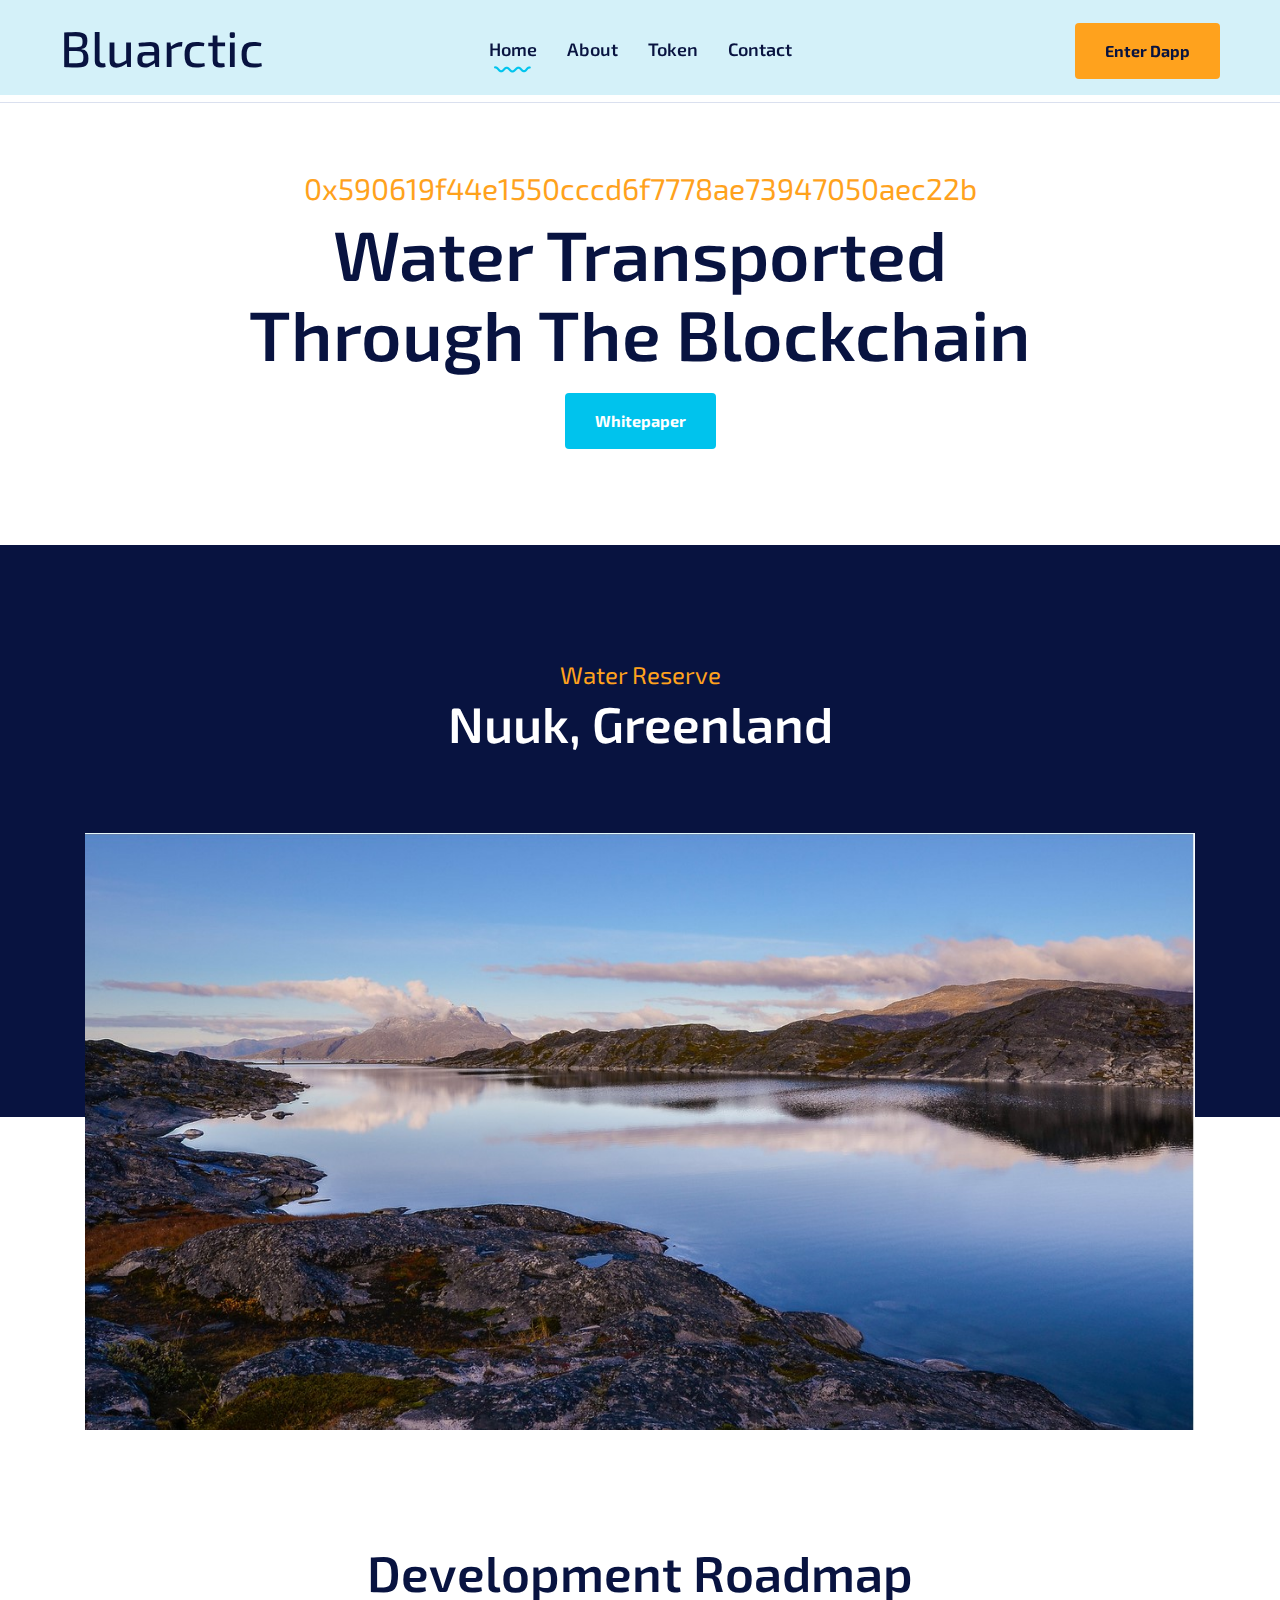
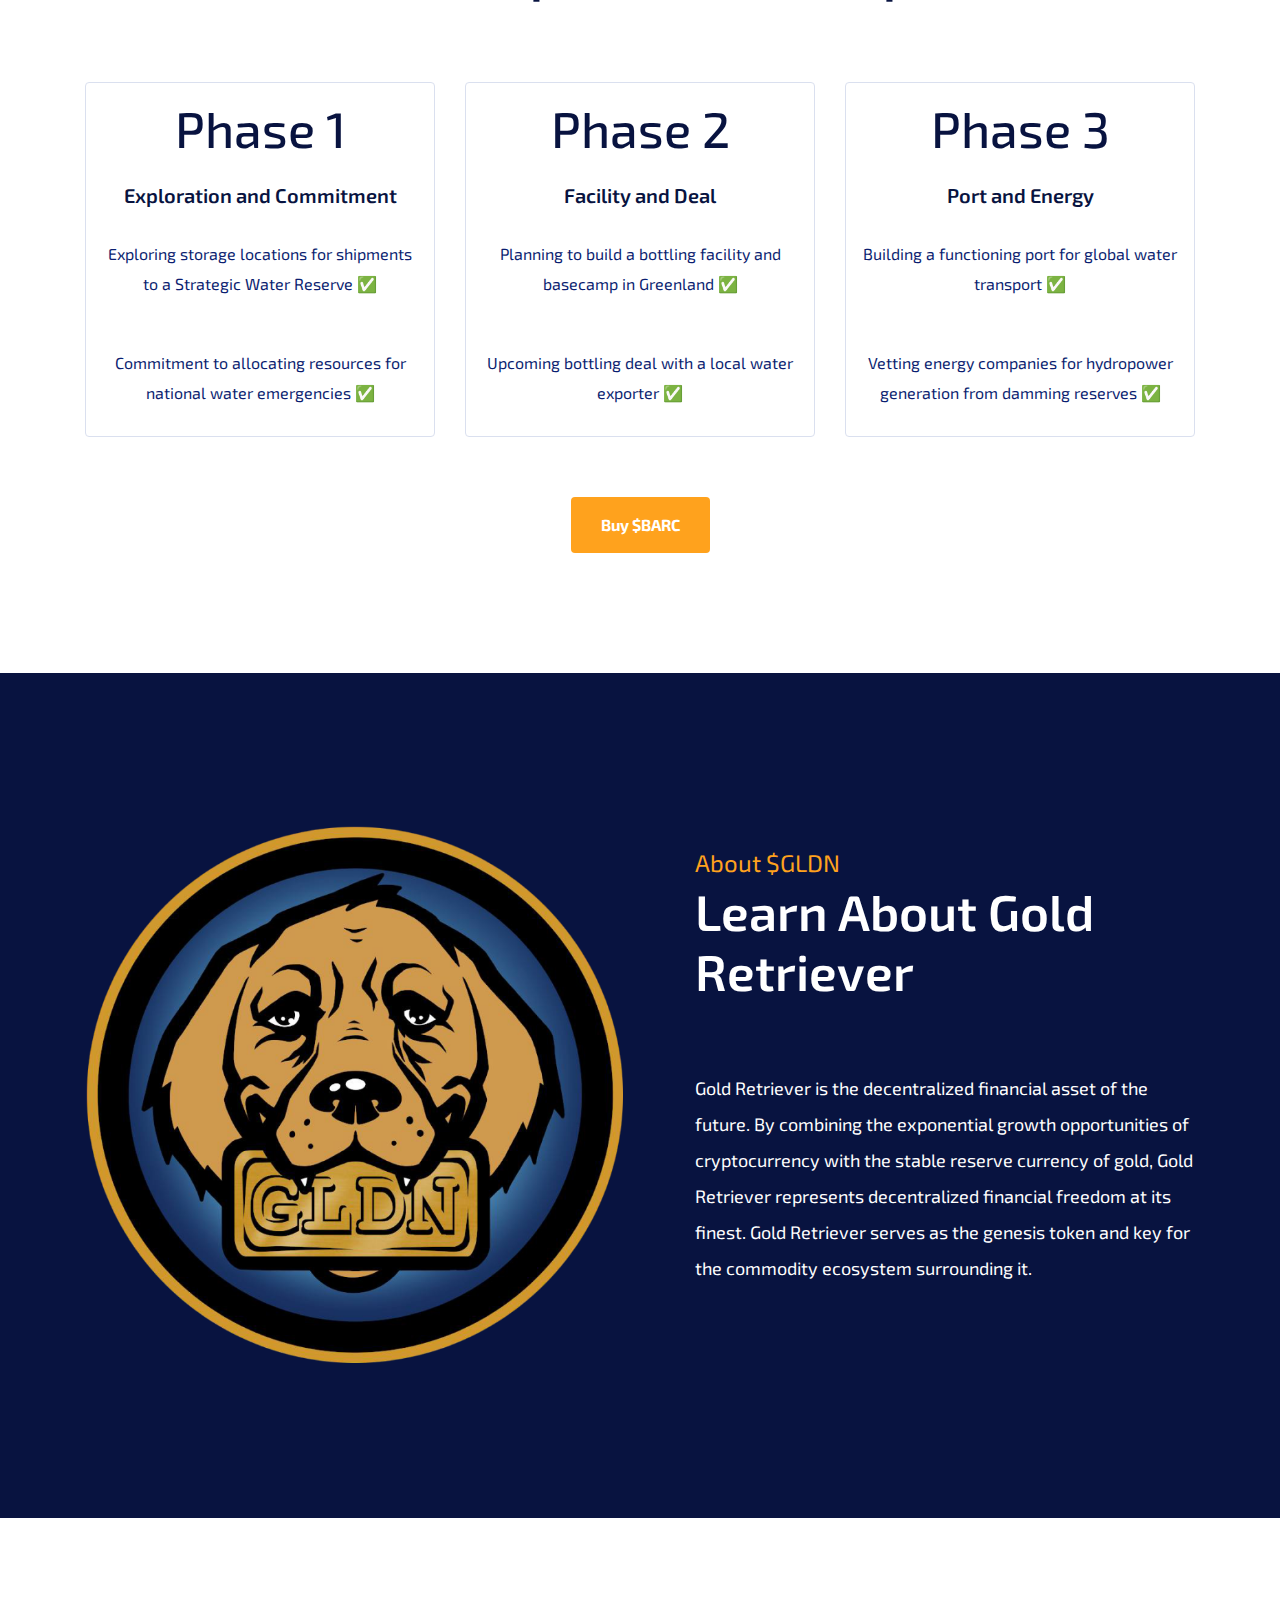
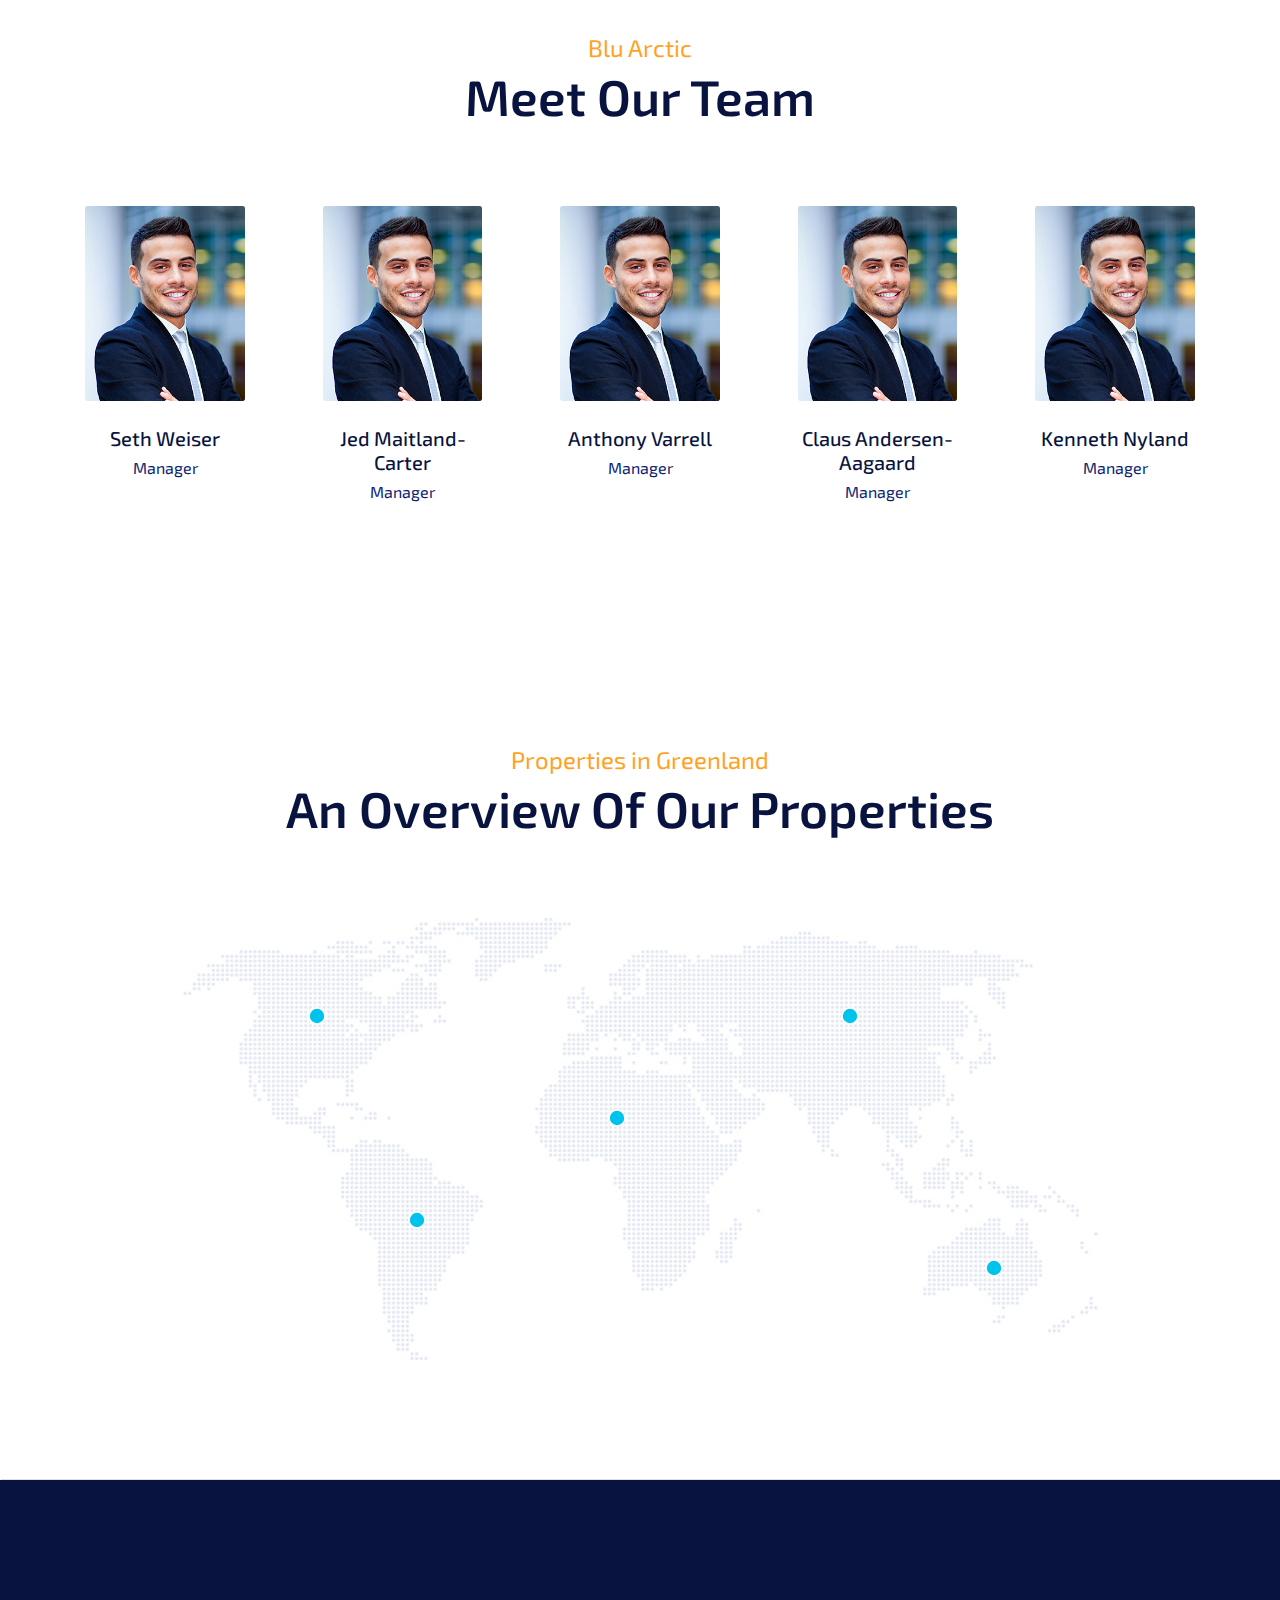
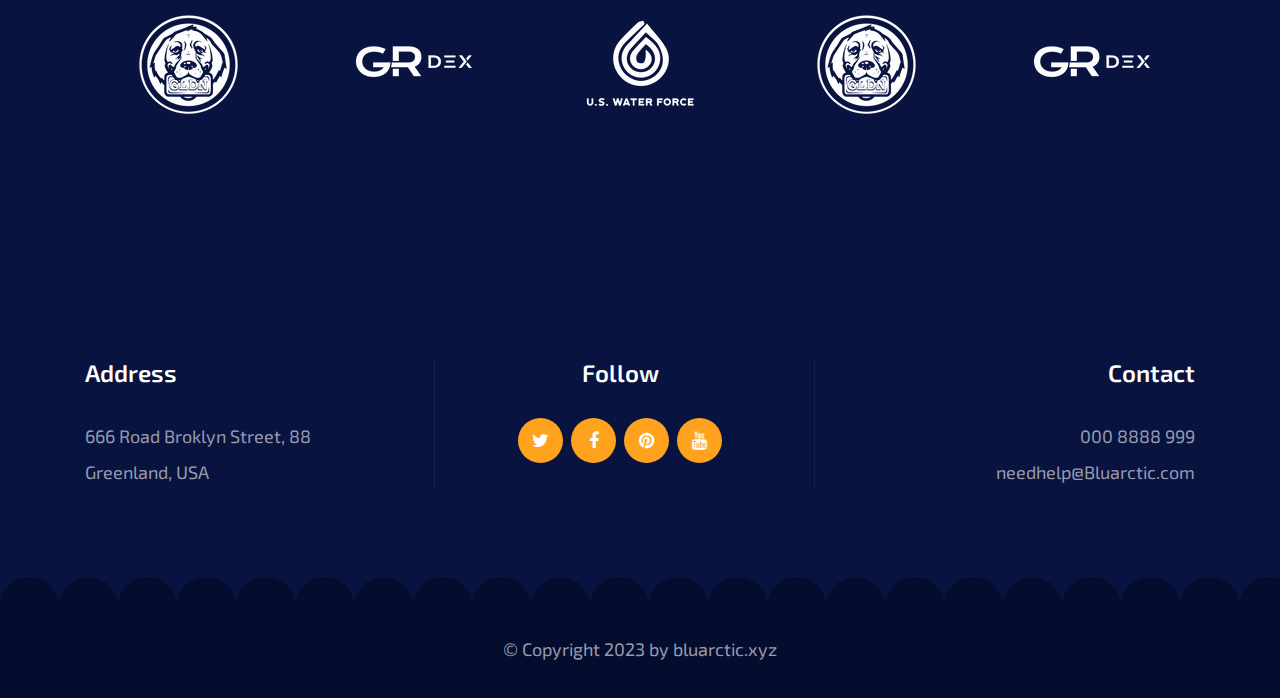
==== index.html @ 773aa0fd "Updates" ====
<!DOCTYPE html>
<html lang="en">

<head>
    <meta charset="utf-8">
    <meta name="viewport" content="width=device-width, initial-scale=1, shrink-to-fit=no">
    <meta http-equiv="X-UA-Compatible" content="IE=edge">

    <!-- Document Title -->
    <title>Bluarctic &#x1f4a7;</title>

    <!-- Favicon -->
    <link rel="shortcut icon" type="image/png" href="">

    <!-- CSS Files -->
    <!--==== Google Fonts ====-->
    <link href="https://fonts.googleapis.com/css?family=Exo+2:400,500,600,700%7CSchoolbell" rel="stylesheet">

    <!--==== Bootstrap css file ====-->
    <link rel="stylesheet" href="assets/css/bootstrap.min.css">

    <!--==== Font-Awesome css file ====-->
    <link rel="stylesheet" href="assets/css/font-awesome.min.css">

    <!-- Owl Carusel css file -->
    <link rel="stylesheet" href="assets/plugins/owl-carousel/owl.carousel.min.css">

    <!-- camera css -->
    <link rel="stylesheet" href="assets/plugins/camera/camera.min.css">

    <!-- ====video poppu css==== -->
    <link rel="stylesheet" href="assets/plugins/Magnific-Popup/magnific-popup.css">

    <!--==== Style css file ====-->
    <link rel="stylesheet" href="assets/css/style.css">

    <!--==== Responsive css file ====-->
    <link rel="stylesheet" href="assets/css/responsive.css">

    <!--==== Custom css file ====-->
    <link rel="stylesheet" href="assets/css/custom.css">
</head>

<body>


    <!-- Preloader -->
    <div class="preLoader">
        <div class="preload-img">
            <img src='assets/img/preloader.gif' alt="" class="pre-img">
        </div>
    </div>
    <!-- End Of Preloader -->

    <!-- Main header -->
    <header class="header">
        <!-- Start Header Navbar-->
        <div class="main-header">
            <div class="main-menu-wrap">
                <div class="container-fluide">
                    <div class="row align-items-center">
                        <div class="col-xl-3 col-lg-3 col-md-4 col-sm-4 col-6">
                            <!-- Logo -->
                            <div class="logo">
                                <a href="index.html">
                                    <!-- <img src="assets/img/logo.png" data-rjs="2" alt="Bluarctic"> -->
                                    <h2>Bluarctic</h2>
                                </a>
                            </div>
                            <!-- End of Logo -->
                        </div>
                        <div class="col-xl-6 col-lg-6 col-md-4 col-sm-4 col-6 menu-button">
                            <div class="menu--inner-area clearfix">
                                <div class="menu-wraper">
                                    <nav>
                                        <!-- Header-menu -->
                                        <div class="header-menu dosis">
                                            <ul>
                                                <li class="active"><a href="#">Home <img src="assets/img/line2.png"
                                                            alt=""></a>

                                                </li>
                                                <li><a href="about.html">About <img src="assets/img/line2.png"
                                                            alt=""></a></li>


                                                </li>
                                                <li>
                                                    <a href="token.html">Token <img src="assets/img/line2.png"
                                                            alt=""></a>

                                                </li>
                                                <li><a href="contact.html">Contact<img src="assets/img/line2.png"
                                                            alt=""></a></li>
                                            </ul>
                                        </div>
                                        <!-- End of Header-menu -->
                                    </nav>
                                </div>
                            </div>
                        </div>
                        <div class="col-lg-3 col-md-4 col-sm-4">
                            <div class="urgent-call text-right">
                                <!-- <span><img src="assets/img/icons/call.svg" class="svg" alt=""></span><a href="#">666 888
                                    0000</a> -->
                                    <a href="https://app.bluarctic.xyz" target="_blank" class="btn" data-animate="fadeInUp"
                                    data-delay=".7">Enter Dapp</a>
                            </div>
                        </div>
                    </div>
                </div>
            </div>
        </div>
        <!-- End Header Navbar-->
    </header>
    <!-- End of Main header -->

    <!-- <style>
        @keyframes fade {
            0%, 100% { opacity: 0; }
            50% { opacity: 1; }
        }

        .bottle {
            z-index: 1000;
            animation: fade 5s infinite;
        }
    </style> -->

    <!-- home banner area -->
    <div class="banner-area-inner">
        <div class="banner-inner-area banner-area1">
            <div class="container">
                <div class="row justify-content-center">
                    <div class="col-md-10 col-lg-10">
                        <!-- banner text -->
                        <div class="banner-text-wrap text-center">
                            <span class="schoolbell" data-animate="fadeInUp"
                                data-delay=".4" >0x590619f44e1550cccd6f7778ae73947050aec22b</span>
                            <h1 data-animate="fadeInUp" data-delay=".55"  >Water Transported <br> Through The Blockchain
                            </h1>
                            <a href="./assets/BARC.pdf" target="_blank" class="btn" data-animate="fadeInUp"
                                data-delay=".7">Whitepaper</a>
                        </div>
                        <!-- End of banner text -->
                        <div class="banner-image" data-trigger="parallax_layers">
                            <div class="row">
                                <div class="col-12">
                                    <img src="assets/img/BLACK.gif" alt="" class="bottle">
                                    
                                    <!-- <div class="banner-image-wrap">
                                        <img style="z-index: 10;" src="assets/img/banner/ice.png" alt="" class="ice2" data-depth="0.3">
                                        <img style="z-index: 10;" src="assets/img/banner/ice.png" alt="" class="ice1" data-depth="0.3">
                                    </div> -->
                                </div>
                            </div>

                        </div>
                    </div>
                </div>
            </div>
        </div>
    </div>
    <!-- End of home banner area -->

 

    <!-- why bottol water -->
    <section class="pt-120 background-shap">
        <div class="container">
            <div class="row justify-content-center">
                <div class="col-12">
                    <!-- section title -->
                    <div class="section-title text-center">
                        <span class="schoolbell">Water Reserve</span>
                        <h2 style="color: #fff;">Nuuk, Greenland</h2>
                    </div>
                    <!-- End of section title -->
                </div>
            </div>
            <div class="row">
                <div class="col-12">
                    <!-- why bottle video -->
                    <div class="bottle-video-wrap">
                        <img src='assets/img/water-reserve.jpeg' alt="">
                        <!-- <a href="https://www.youtube.com/" class="video-btn" data-popup="video"><i
                                class="fa fa-play"></i></a> -->
                    </div>
                    <!-- end of why bottle video -->
                </div>
            </div>
        </div>
    </section>
    <!-- End of why bottol water -->

    <!-- bottole deliver -->
    <section class="pt-120 pb-120">
        <div class="container">
            <div class="row justify-content-center">
                <div class="col-12">
                    <!-- section title -->
                    <div class="section-title text-center">
                        <!-- <span class="schoolbell">Blu Arctic</span> -->
                        <h2>Development Roadmap</h2>
                    </div>
                    <!-- End of section title -->
                </div>
            </div>
            <div class="row justify-content-center">
                <div class="col-lg-4 col-md-6">
                    <!-- single bottle deliver wrap -->
                    <div class="single-bottle-inner text-center">
                        <div class="bottle-image">
                            <!-- <img src="assets/img/icons/water-gallon.svg" alt="" class="svg"> -->
                            <h2>Phase 1</h2>
                        </div>
                        <div class="single-bottle-text">
                            <h4>Exploration and Commitment</h4>
                            <p>Exploring storage locations for shipments to a Strategic Water Reserve ✅ </p>
                           <br>
                            <p>
                                Commitment to allocating resources for national water emergencies ✅</p>
                        </div>
                    </div>
                    <!-- End of single bottle deliver wrap -->
                </div>
                <div class="col-lg-4 col-md-6">
                    <!-- single bottle deliver wrap -->
                    <div class="single-bottle-inner text-center">
                        <div class="bottle-image">
                            <!-- <img src="assets/img/icons/bottle-of-water.svg" alt="" class="svg"> -->
                            <h2>Phase 2</h2>
                        </div>
                        <div class="single-bottle-text">
                            <h4> Facility and Deal</h4>
                            <p>Planning to build a bottling facility and basecamp in Greenland ✅ </p>
                           <br>
                            <p>
                                Upcoming bottling deal with a local water exporter ✅</p>
                        </div>
                    </div>
                    <!-- End of single bottle deliver wrap -->
                </div>
                <div class="col-lg-4 col-md-6">
                    <!-- single bottle deliver wrap -->
                    <div class="single-bottle-inner text-center">
                        <div class="bottle-image">
                            <!-- <img src="assets/img/icons/big-bottle-of-water.svg" alt="" class="svg"> -->
                            <h2>Phase 3</h2>
                        </div>
                        <div class="single-bottle-text">
                            <h4> Port and Energy</h4>
                            <p>Building a functioning port for global water transport ✅ </p>
                           <br>
                            <p>
                                Vetting energy companies for hydropower generation from damming reserves ✅</p>
                        </div>
                    </div>
                    <!-- End of single bottle deliver wrap -->
                </div>
                <div class="col-12">
                    <div class="deliver-btn text-center">
                        <a href="#" class="btn">Buy $BARC</a>
                    </div>
                </div>
            </div>
        </div>
    </section>
    <!-- End of bottole deliver -->

    <!-- about area -->
    <section class="pt-120 pb-120" style="background-color: #081340;">
        <div class="container">
            <div class="row align-items-center">
                <div class="col-lg-6">
                    <div class="about-image">
                        <!-- <img src="assets/img/about-img.png" alt=""> -->
                        <img src="./assets/img/ext.png" alt="">
                    </div>
                </div>
                <div class="col-lg-6">
                    <!-- about inner -->
                    <div class="about-wrap">
                        <!-- section title -->
                        <div class="section-title type2">
                            <span class="schoolbell"> About $GLDN</span>
                            <h2 style="color: #fff;">Learn About Gold Retriever</h2>
                        </div>
                        <!-- End of section title -->
                        <div class="about-area-text" style="color: #fff;">
                            <p>Gold Retriever is the decentralized financial asset of the future. By combining the
                                exponential growth opportunities of cryptocurrency with the stable reserve currency of
                                gold, Gold Retriever represents decentralized financial freedom at its finest. Gold
                                Retriever serves as the genesis token and key for the commodity ecosystem surrounding
                                it. </p>
                         
                        </div>
                    </div>
                    <!-- End of about inner -->
                </div>
            </div>
        </div>
    </section>
    <!-- End of about area -->

    <!-- our team -->
    <section class="pt-120 pb-90">
        <div class="container">
            <div class="row justify-content-center">
                <div class="col-8">
                    <!-- section title -->
                    <div class="section-title text-center">
                        <span class="schoolbell">Blu Arctic</span>
                        <h2>Meet Our Team</h2>
                    </div>
                    <!-- End of section title -->
                </div>
            </div>
            <div class="row" style="justify-content: space-between;">
                <div class="col-lg-2 col-sm-6">
                    <!-- single team member -->
                    <div class="single-team-member text-center">
                        <img src="assets/img/team/team1.png" alt="">
                        <div class="member-info">
                            <h4>Seth Weiser</h4>
                            <p>Manager</p>

                            <!-- End of team social area -->
                        </div>
                    </div>
                    <!-- End of single team member -->
                </div>
                <div class="col-lg-2 col-sm-6">
                    <!-- single team member -->
                    <div class="single-team-member text-center">
                        <img src="assets/img/team/team1.png" alt="">
                        <div class="member-info">
                            <h4>Jed Maitland-Carter</h4>
                            <p>Manager</p>

                            <!-- End of team social area -->
                        </div>
                    </div>
                    <!-- End of single team member -->
                </div>
                <div class="col-lg-2 col-sm-6">
                    <!-- single team member -->
                    <div class="single-team-member text-center">
                        <img src="assets/img/team/team1.png" alt="">
                        <div class="member-info">
                            <h4>Anthony Varrell</h4>
                            <p>Manager</p>

                            <!-- End of team social area -->
                        </div>
                    </div>
                    <!-- End of single team member -->
                </div>
                <div class="col-lg-2 col-sm-6">
                    <!-- single team member -->
                    <div class="single-team-member text-center">
                        <img src="assets/img/team/team1.png" alt="">
                        <div class="member-info">
                            <h4>Claus Andersen-Aagaard</h4>
                            <p>Manager</p>

                            <!-- End of team social area -->
                        </div>
                    </div>
                    <!-- End of single team member -->
                </div>
                <div class="col-lg-2 col-sm-6">
                    <!-- single team member -->
                    <div class="single-team-member text-center">
                        <img src="assets/img/team/team1.png" alt="">
                        <div class="member-info">
                            <h4>Kenneth Nyland</h4>
                            <p>Manager</p>

                            <!-- End of team social area -->
                        </div>
                    </div>
                    <!-- End of single team member -->
                </div>
            </div>
        </div>
    </section>
    <!-- End of our team -->


    <style>
        @keyframes heartbeat {
            0% {
                transform: scale(1);
            }

            50% {
                transform: scale(1.2);
            }

            100% {
                transform: scale(1);
            }
        }

        .pulse {
            animation: heartbeat 1s infinite;
        }
    </style>

    <!-- our location -->
    <section class="pt-120 pb-120 top-shape">
        <div class="container">
            <div class="row justify-content-center">
                <div class="col-12">
                    <!-- section title -->
                    <div class="section-title text-center">
                        <span class="schoolbell">Properties in Greenland</span>
                        <h2>An Overview Of Our Properties</h2>
                    </div>
                    <!-- End of section title -->
                </div>
            </div>
            <div class="row">
                <div class="col-md-12">
                    <div class="our-location-wrap text-center">
                        <img src="assets/img/map.jpg" alt="">
                        <div class="our-location marker1 pulse">
                            <div class="our-location-details">
                                <p>666 Road Broklyn Street.</p>
                                <a href="0008888999">000 8888 999</a>
                                <a href="needhelp@Bluarctic.com">needhelp@Bluarctic.com</a>
                            </div>
                        </div>
                        <div class="our-location marker2 pulse">
                            <div class="our-location-details">
                                <p>666 Road Broklyn Street.</p>
                                <a href="0008888999">000 8888 999</a>
                                <a href="needhelp@Bluarctic.com">needhelp@Bluarctic.com</a>
                            </div>
                        </div>
                        <div class="our-location marker3 pulse">
                            <div class="our-location-details">
                                <p>666 Road Broklyn Street.</p>
                                <a href="0008888999">000 8888 999</a>
                                <a href="needhelp@Bluarctic.com">needhelp@Bluarctic.com</a>
                            </div>
                        </div>
                        <div class="our-location marker4 pulse">
                            <div class="our-location-details">
                                <p>666 Road Broklyn Street.</p>
                                <a href="0008888999">000 8888 999</a>
                                <a href="needhelp@Bluarctic.com">needhelp@Bluarctic.com</a>
                            </div>
                        </div>
                        <div class="our-location marker5 pulse">
                            <div class="our-location-details">
                                <p>666 Road Broklyn Street.</p>
                                <a href="0008888999">000 8888 999</a>
                                <a href="needhelp@Bluarctic.com">needhelp@Bluarctic.com</a>
                            </div>
                        </div>
                    </div>
                </div>
            </div>
        </div>
    </section>
    <!-- End of our location -->

    <!-- our partner -->
    <section class="pt-120 pb-120 boxed-shadow" style="background-color: #081340;">
        <div class="container">
            <div class="row">
                <div class="col">
                    <!-- partner carosel inner -->
                    <div class="partner-carousel-wrap">
                        <div class="partner-carousel owl-carousel">
                            <!-- single partner -->
                            <div class="single-partner">
                                <img src="assets/img/partner.webp" alt="">
                            </div>
                            <!-- End of single partner -->

                            <!-- single partner -->
                            <div class="single-partner">
                                <img src="assets/img/partner2.webp" alt="">
                            </div>
                            <!-- End of single partner -->

                            <!-- single partner -->
                            <div class="single-partner">
                                <img src="assets/img/partner3.webp" alt="">
                            </div>
                            <!-- End of single partner -->

                        </div>
                    </div>
                    <!--End of  partner carosel inner -->
                </div>
            </div>
        </div>
    </section>
    <!-- End of our partner -->

    <!-- footer -->
    <footer class="footer secondery-bg">
        <div class="footer-top pt-110 pb-70">
            <div class="container">
                <div class="row">
                    <div class="col-md-4">
                        <!-- footer widget -->
                        <div class="footer-widget">
                            <div class="widget-title">
                                <h3>Address</h3>
                            </div>
                            <p>666 Road Broklyn Street, 88 Greenland, USA</p>
                        </div>
                        <!-- End of footer widget -->
                    </div>

                    <div class="col-md-4">
                        <!-- footer widget -->
                        <div class="footer-widget text-center">
                            <div class="widget-title">
                                <h3>Follow</h3>
                            </div>
                            <div class="footer-social-area">
                                <ul class="social-list mb--0 list-unstyled">
                                    <li>
                                        <a href="#"><i class="fa fa-twitter"></i></a>
                                    </li>
                                    <li>
                                        <a href="#"><i class="fa fa-facebook"></i></a>
                                    </li>
                                    <li>
                                        <a href="#"><i class="fa fa-pinterest"></i></a>
                                    </li>
                                    <li>
                                        <a href="#"><i class="fa fa-youtube"></i></a>
                                    </li>
                                </ul>
                            </div>
                        </div>
                        <!-- End of footer widget -->
                    </div>

                    <div class="col-md-4">
                        <!-- footer widget -->
                        <div class="footer-widget text-right">
                            <div class="widget-title">
                                <h3>Contact</h3>
                            </div>
                            <div class="footer-contact-info">
                                <a href="0008888999">000 8888 999</a>
                                <a href="needhelp@Bluarctic.com">needhelp@Bluarctic.com</a>
                            </div>
                        </div>
                        <!-- End of footer widget -->
                    </div>
                </div>
            </div>
        </div>
        <div class="footer-bottom text-center">
            <div class="footer-bottom-text">
                <p>© Copyright 2023 by <a href="#">bluarctic.xyz</a></p>
            </div>
        </div>
    </footer>
    <!-- End of footer -->

    <!-- back to top -->
    <div class="back-to-top">
        <a href="#"><i class="fa fa-chevron-up"></i></a>
        <a href="https://app.bluarctic.xyz"></a>
    </div>
    <!-- back to top -->


    <!-- HTML !-->





    <!-- JS Files -->
    <!-- ==== JQuery 3.3.1 js file==== -->
    <script src="assets/js/jquery-3.3.1.min.js"></script>

    <!-- ==== Bootstrap js file==== -->
    <script src="assets/js/bootstrap.bundle.min.js"></script>

    <!-- ==== JQuery Waypoint js file==== -->
    <script src="assets/plugins/waypoints/jquery.waypoints.min.js"></script>

    <!-- ==== Parsley js file==== -->
    <script src="assets/plugins/parsley/parsley.min.js"></script>

    <!-- ==== Ratina js file==== -->
    <script src="assets/plugins/retinajs/retina.min.js"></script>

    <!-- ==== parallax js==== -->
    <script src="assets/plugins/parallax/parallax.js"></script>

    <!-- ==== Owl Carousel js file==== -->
    <script src="assets/plugins/owl-carousel/owl.carousel.min.js"></script>

    <!-- ==== Menu  js file==== -->
    <script src="assets/js/menu.min.js"></script>

    <!-- ===video popup=== -->
    <script src="assets/plugins/Magnific-Popup/jquery.magnific-popup.min.js"></script>

    <!-- ====Counter js file=== -->
    <script src="assets/plugins/waypoints/jquery.counterup.min.js"></script>

    <!-- cammera js -->
    <script src="assets/plugins/camera/camera.min.js"></script>

    <!-- easing js -->
    <script src="assets/js/easing.js"></script>

    <!--==== google map api key ====-->
    <script src="https://maps.googleapis.com/maps/api/js?key=AIzaSyB2D8wrWMY3XZnuHO6C31uq90JiuaFzGws"></script>

    <!-- ==== Script js file==== -->
    <script src="assets/js/scripts.js"></script>

    <!-- ==== Custom js file==== -->
    <script src="assets/js/custom.js"></script>

</body>

</html>
---- assets/plugins/camera/camera.min.css ----
.camera_wrap{direction:ltr;display:none;float:left;position:relative;z-index:0}.camera_wrap img{max-width:none!important}.camera_fakehover{height:100%;min-height:60px;position:relative;width:100%;z-index:1}.camera_wrap{width:100%}.camera_src{display:none}.cameraCont,.cameraContents{height:100%;position:relative;width:100%;z-index:1}.cameraSlide{bottom:0;left:0;position:absolute;right:0;top:0;width:100%}.cameraContent{bottom:0;display:none;left:0;position:absolute;right:0;top:0;width:100%}.camera_target{bottom:0;height:100%;left:0;overflow:hidden;position:absolute;right:0;text-align:left;top:0;width:100%;z-index:0}.camera_overlayer{bottom:0;height:100%;left:0;overflow:hidden;position:absolute;right:0;top:0;width:100%;z-index:0}.camera_target_content{bottom:0;left:0;overflow:hidden;position:absolute;right:0;top:0;z-index:2}.camera_target_content .camera_link{background:url(img/banner-images//blank.gif);display:block;height:100%;text-decoration:none}.camera_loader{background:#fff url(../images/camera-loader.gif) no-repeat center;background:rgba(255,255,255,0.5) url(../images/camera-loader.gif) no-repeat center;border:1px solid #fff;-webkit-border-radius:18px;-moz-border-radius:18px;border-radius:18px;height:36px;left:50%;overflow:hidden;position:absolute;margin:-18px 0 0 -18px;display:none!important;top:50%;width:36px;z-index:3}.camera_bar{left:0;overflow:hidden;position:absolute;right:0;top:0;z-index:3}.camera_thumbs_wrap.camera_left .camera_bar,.camera_thumbs_wrap.camera_right .camera_bar{height:100%;position:absolute;width:auto}.camera_thumbs_wrap.camera_bottom .camera_bar,.camera_thumbs_wrap.camera_top .camera_bar{height:auto;position:absolute;width:100%}.camera_nav_cont{height:65px;overflow:hidden;position:absolute;right:9px;top:15px;width:120px;z-index:4}.camera_caption > div{padding:5px 0}.camerarelative{overflow:hidden;position:relative}.imgFake{cursor:pointer}.camera_prevThumbs{bottom:4px;cursor:pointer;left:0;position:absolute;top:4px;visibility:hidden;width:30px;z-index:10}.camera_prevThumbs div{background:url(../img/camera_skins.png) no-repeat -160px 0;display:block;height:40px;margin-top:-20px;position:absolute;top:50%;width:30px}.camera_nextThumbs{bottom:4px;cursor:pointer;position:absolute;right:0;top:4px;visibility:hidden;width:30px;z-index:10}.camera_nextThumbs div{background:url(../img/camera_skins.png) no-repeat -190px 0;display:block;height:40px;margin-top:-20px;position:absolute;top:50%;width:30px}.camera_command_wrap .hideNav{display:none}.camera_command_wrap{left:0;position:relative;right:0;z-index:4}.camera_wrap .camera_pag .camera_pag_ul{list-style:none;margin:0;padding:0;text-align:right}.camera_wrap .camera_pag .camera_pag_ul li{-webkit-border-radius:8px;-moz-border-radius:8px;border-radius:8px;cursor:pointer;display:inline-block;height:16px;margin:20px 5px;position:relative;text-align:left;text-indent:9999px;width:16px}.camera_commands_emboss .camera_pag .camera_pag_ul li{-moz-box-shadow:0 1px 0 rgba(255,255,255,1),inset 0 1px 1px rgba(0,0,0,0.2);-webkit-box-shadow:0 1px 0 rgba(255,255,255,1),inset 0 1px 1px rgba(0,0,0,0.2);box-shadow:0 1px 0 rgba(255,255,255,1),inset 0 1px 1px rgba(0,0,0,0.2)}.camera_wrap .camera_pag .camera_pag_ul li > span{-webkit-border-radius:5px;-moz-border-radius:5px;border-radius:5px;height:8px;left:4px;overflow:hidden;position:absolute;top:4px;width:8px}.camera_commands_emboss .camera_pag .camera_pag_ul li:hover > span{-moz-box-shadow:0 1px 0 rgba(255,255,255,1),inset 0 1px 1px rgba(0,0,0,0.2);-webkit-box-shadow:0 1px 0 rgba(255,255,255,1),inset 0 1px 1px rgba(0,0,0,0.2);box-shadow:0 1px 0 rgba(255,255,255,1),inset 0 1px 1px rgba(0,0,0,0.2)}.camera_wrap .camera_pag .camera_pag_ul li.cameracurrent > span{-moz-box-shadow:0;-webkit-box-shadow:0;box-shadow:0}.camera_pag_ul li img{display:none;position:absolute}.camera_pag_ul .thumb_arrow{border-left:4px solid transparent;border-right:4px solid transparent;border-top:4px solid;top:0;left:50%;margin-left:-4px;position:absolute}.camera_prev,.camera_next,.camera_commands{cursor:pointer;height:40px;margin-top:-20px;position:absolute;top:40%;width:40px;z-index:2}.camera_prev{left:0}.camera_prev > span{background:url(../img/camera_skins.png) no-repeat 0 0;display:block;height:40px;width:40px}.camera_next{right:0}.camera_next > span{background:url(../img/camera_skins.png) no-repeat -40px 0;display:block;height:40px;width:40px}.camera_commands{right:41px}.camera_commands > .camera_play{background:url(../img/camera_skins.png) no-repeat -80px 0;height:40px;width:40px}.camera_commands > .camera_stop{background:url(../images/camera_skins.png) no-repeat -120px 0;display:block;height:40px;width:40px}.camera_wrap .camera_pag .camera_pag_ul li{-webkit-border-radius:8px;-moz-border-radius:8px;border-radius:8px;cursor:pointer;display:inline-block;height:16px;margin:20px 5px;position:relative;text-indent:9999px;width:16px}.camera_thumbs_cont{-webkit-border-bottom-right-radius:4px;-webkit-border-bottom-left-radius:4px;-moz-border-radius-bottomright:4px;-moz-border-radius-bottomleft:4px;border-bottom-right-radius:4px;border-bottom-left-radius:4px;overflow:hidden;position:relative;width:100%}.camera_commands_emboss .camera_thumbs_cont{-moz-box-shadow:0 1px 0 rgba(255,255,255,1),inset 0 1px 1px rgba(0,0,0,0.2);-webkit-box-shadow:0 1px 0 rgba(255,255,255,1),inset 0 1px 1px rgba(0,0,0,0.2);box-shadow:0 1px 0 rgba(255,255,255,1),inset 0 1px 1px rgba(0,0,0,0.2)}.camera_thumbs_cont > div{float:left;width:100%}.camera_thumbs_cont ul{overflow:hidden;padding:3px 4px 8px;position:relative;text-align:center}.camera_thumbs_cont ul li{display:inline;padding:0 4px}.camera_thumbs_cont ul li > img{border:1px solid;cursor:pointer;margin-top:5px;vertical-align:bottom}.camera_clear{display:block;clear:both}.showIt{display:none}.camera_clear{clear:both;display:block;height:1px;margin:-1px 0 25px;position:relative}.pattern_1 .camera_overlayer{background:url(../images/patterns/overlay1.png) repeat}.pattern_2 .camera_overlayer{background:url(../images/patterns/overlay2.png) repeat}.pattern_3 .camera_overlayer{background:url(../images/patterns/overlay3.png) repeat}.pattern_4 .camera_overlayer{background:url(../images/patterns/overlay4.png) repeat}.pattern_5 .camera_overlayer{background:url(../images/patterns/overlay5.png) repeat}.pattern_6 .camera_overlayer{background:url(../images/patterns/overlay6.png) repeat}.pattern_7 .camera_overlayer{background:url(../images/patterns/overlay7.png) repeat}.pattern_8 .camera_overlayer{background:url(../images/patterns/overlay8.png) repeat}.pattern_9 .camera_overlayer{background:url(../images/patterns/overlay9.png) repeat}.pattern_10 .camera_overlayer{background:url(../images/patterns/overlay10.png) repeat}.camera_caption{color:#fff}.camera_caption > div{background:transparent}.camera_wrap .camera_pag .camera_pag_ul li{background:#b7b7b7}.camera_wrap .camera_pag .camera_pag_ul li:hover > span{background:#b7b7b7}.camera_wrap .camera_pag .camera_pag_ul li.cameracurrent > span{background:#434648}.camera_pag_ul li img{border:4px solid #e6e6e6;-moz-box-shadow:0 3px 6px rgba(0,0,0,.5);-webkit-box-shadow:0 3px 6px rgba(0,0,0,.5);box-shadow:0 3px 6px rgba(0,0,0,.5)}.camera_pag_ul .thumb_arrow{border-top-color:#e6e6e6}.camera_prevThumbs,.camera_nextThumbs,.camera_prev,.camera_next,.camera_commands,.camera_thumbs_cont{background:#d8d8d8;background:rgba(216,216,216,0.85)}.camera_wrap .camera_pag .camera_pag_ul li{background:#b7b7b7}.camera_thumbs_cont ul li > img{border-color:#1px solid #000}.camera_amber_skin .camera_prevThumbs div{background-position:-160px -160px}.camera_amber_skin .camera_nextThumbs div{background-position:-190px -160px}.camera_amber_skin .camera_prev > span{background-position:0 -160px}.camera_amber_skin .camera_next > span{background-position:-40px -160px}.camera_amber_skin .camera_commands > .camera_play{background-position:-80px -160px}.camera_amber_skin .camera_commands > .camera_stop{background-position:-120px -160px}.camera_ash_skin .camera_prevThumbs div{background-position:-160px -200px}.camera_ash_skin .camera_nextThumbs div{background-position:-190px -200px}.camera_ash_skin .camera_prev > span{background-position:0 -200px}.camera_ash_skin .camera_next > span{background-position:-40px -200px}.camera_ash_skin .camera_commands > .camera_play{background-position:-80px -200px}.camera_ash_skin .camera_commands > .camera_stop{background-position:-120px -200px}.camera_azure_skin .camera_prevThumbs div{background-position:-160px -240px}.camera_azure_skin .camera_nextThumbs div{background-position:-190px -240px}.camera_azure_skin .camera_prev > span{background-position:0 -240px}.camera_azure_skin .camera_next > span{background-position:-40px -240px}.camera_azure_skin .camera_commands > .camera_play{background-position:-80px -240px}.camera_azure_skin .camera_commands > .camera_stop{background-position:-120px -240px}.camera_beige_skin .camera_prevThumbs div{background-position:-160px -120px}.camera_beige_skin .camera_nextThumbs div{background-position:-190px -120px}.camera_beige_skin .camera_prev > span{background-position:0 -120px}.camera_beige_skin .camera_next > span{background-position:-40px -120px}.camera_beige_skin .camera_commands > .camera_play{background-position:-80px -120px}.camera_beige_skin .camera_commands > .camera_stop{background-position:-120px -120px}.camera_black_skin .camera_prevThumbs div{background-position:-160px -40px}.camera_black_skin .camera_nextThumbs div{background-position:-190px -40px}.camera_black_skin .camera_prev > span{background-position:0 -40px}.camera_black_skin .camera_next > span{background-position:-40px -40px}.camera_black_skin .camera_commands > .camera_play{background-position:-80px -40px}.camera_black_skin .camera_commands > .camera_stop{background-position:-120px -40px}.camera_blue_skin .camera_prevThumbs div{background-position:-160px -280px}.camera_blue_skin .camera_nextThumbs div{background-position:-190px -280px}.camera_blue_skin .camera_prev > span{background-position:0 -280px}.camera_blue_skin .camera_next > span{background-position:-40px -280px}.camera_blue_skin .camera_commands > .camera_play{background-position:-80px -280px}.camera_blue_skin .camera_commands > .camera_stop{background-position:-120px -280px}.camera_brown_skin .camera_prevThumbs div{background-position:-160px -320px}.camera_brown_skin .camera_nextThumbs div{background-position:-190px -320px}.camera_brown_skin .camera_prev > span{background-position:0 -320px}.camera_brown_skin .camera_next > span{background-position:-40px -320px}.camera_brown_skin .camera_commands > .camera_play{background-position:-80px -320px}.camera_brown_skin .camera_commands > .camera_stop{background-position:-120px -320px}.camera_burgundy_skin .camera_prevThumbs div{background-position:-160px -360px}.camera_burgundy_skin .camera_nextThumbs div{background-position:-190px -360px}.camera_burgundy_skin .camera_prev > span{background-position:0 -360px}.camera_burgundy_skin .camera_next > span{background-position:-40px -360px}.camera_burgundy_skin .camera_commands > .camera_play{background-position:-80px -360px}.camera_burgundy_skin .camera_commands > .camera_stop{background-position:-120px -360px}.camera_charcoal_skin .camera_prevThumbs div{background-position:-160px -400px}.camera_charcoal_skin .camera_nextThumbs div{background-position:-190px -400px}.camera_charcoal_skin .camera_prev > span{background-position:0 -400px}.camera_charcoal_skin .camera_next > span{background-position:-40px -400px}.camera_charcoal_skin .camera_commands > .camera_play{background-position:-80px -400px}.camera_charcoal_skin .camera_commands > .camera_stop{background-position:-120px -400px}.camera_chocolate_skin .camera_prevThumbs div{background-position:-160px -440px}.camera_chocolate_skin .camera_nextThumbs div{background-position:-190px -440px}.camera_chocolate_skin .camera_prev > span{background-position:0 -440px}.camera_chocolate_skin .camera_next > span{background-position:-40px -440px}.camera_chocolate_skin .camera_commands > .camera_play{background-position:-80px -440px}.camera_chocolate_skin .camera_commands > .camera_stop{background-position:-120px -440px}.camera_coffee_skin .camera_prevThumbs div{background-position:-160px -480px}.camera_coffee_skin .camera_nextThumbs div{background-position:-190px -480px}.camera_coffee_skin .camera_prev > span{background-position:0 -480px}.camera_coffee_skin .camera_next > span{background-position:-40px -480px}.camera_coffee_skin .camera_commands > .camera_play{background-position:-80px -480px}.camera_coffee_skin .camera_commands > .camera_stop{background-position:-120px -480px}.camera_cyan_skin .camera_prevThumbs div{background-position:-160px -520px}.camera_cyan_skin .camera_nextThumbs div{background-position:-190px -520px}.camera_cyan_skin .camera_prev > span{background-position:0 -520px}.camera_cyan_skin .camera_next > span{background-position:-40px -520px}.camera_cyan_skin .camera_commands > .camera_play{background-position:-80px -520px}.camera_cyan_skin .camera_commands > .camera_stop{background-position:-120px -520px}.camera_fuchsia_skin .camera_prevThumbs div{background-position:-160px -560px}.camera_fuchsia_skin .camera_nextThumbs div{background-position:-190px -560px}.camera_fuchsia_skin .camera_prev > span{background-position:0 -560px}.camera_fuchsia_skin .camera_next > span{background-position:-40px -560px}.camera_fuchsia_skin .camera_commands > .camera_play{background-position:-80px -560px}.camera_fuchsia_skin .camera_commands > .camera_stop{background-position:-120px -560px}.camera_gold_skin .camera_prevThumbs div{background-position:-160px -600px}.camera_gold_skin .camera_nextThumbs div{background-position:-190px -600px}.camera_gold_skin .camera_prev > span{background-position:0 -600px}.camera_gold_skin .camera_next > span{background-position:-40px -600px}.camera_gold_skin .camera_commands > .camera_play{background-position:-80px -600px}.camera_gold_skin .camera_commands > .camera_stop{background-position:-120px -600px}.camera_green_skin .camera_prevThumbs div{background-position:-160px -640px}.camera_green_skin .camera_nextThumbs div{background-position:-190px -640px}.camera_green_skin .camera_prev > span{background-position:0 -640px}.camera_green_skin .camera_next > span{background-position:-40px -640px}.camera_green_skin .camera_commands > .camera_play{background-position:-80px -640px}.camera_green_skin .camera_commands > .camera_stop{background-position:-120px -640px}.camera_grey_skin .camera_prevThumbs div{background-position:-160px -680px}.camera_grey_skin .camera_nextThumbs div{background-position:-190px -680px}.camera_grey_skin .camera_prev > span{background-position:0 -680px}.camera_grey_skin .camera_next > span{background-position:-40px -680px}.camera_grey_skin .camera_commands > .camera_play{background-position:-80px -680px}.camera_grey_skin .camera_commands > .camera_stop{background-position:-120px -680px}.camera_indigo_skin .camera_prevThumbs div{background-position:-160px -720px}.camera_indigo_skin .camera_nextThumbs div{background-position:-190px -720px}.camera_indigo_skin .camera_prev > span{background-position:0 -720px}.camera_indigo_skin .camera_next > span{background-position:-40px -720px}.camera_indigo_skin .camera_commands > .camera_play{background-position:-80px -720px}.camera_indigo_skin .camera_commands > .camera_stop{background-position:-120px -720px}.camera_khaki_skin .camera_prevThumbs div{background-position:-160px -760px}.camera_khaki_skin .camera_nextThumbs div{background-position:-190px -760px}.camera_khaki_skin .camera_prev > span{background-position:0 -760px}.camera_khaki_skin .camera_next > span{background-position:-40px -760px}.camera_khaki_skin .camera_commands > .camera_play{background-position:-80px -760px}.camera_khaki_skin .camera_commands > .camera_stop{background-position:-120px -760px}.camera_lime_skin .camera_prevThumbs div{background-position:-160px -800px}.camera_lime_skin .camera_nextThumbs div{background-position:-190px -800px}.camera_lime_skin .camera_prev > span{background-position:0 -800px}.camera_lime_skin .camera_next > span{background-position:-40px -800px}.camera_lime_skin .camera_commands > .camera_play{background-position:-80px -800px}.camera_lime_skin .camera_commands > .camera_stop{background-position:-120px -800px}.camera_magenta_skin .camera_prevThumbs div{background-position:-160px -840px}.camera_magenta_skin .camera_nextThumbs div{background-position:-190px -840px}.camera_magenta_skin .camera_prev > span{background-position:0 -840px}.camera_magenta_skin .camera_next > span{background-position:-40px -840px}.camera_magenta_skin .camera_commands > .camera_play{background-position:-80px -840px}.camera_magenta_skin .camera_commands > .camera_stop{background-position:-120px -840px}.camera_maroon_skin .camera_prevThumbs div{background-position:-160px -880px}.camera_maroon_skin .camera_nextThumbs div{background-position:-190px -880px}.camera_maroon_skin .camera_prev > span{background-position:0 -880px}.camera_maroon_skin .camera_next > span{background-position:-40px -880px}.camera_maroon_skin .camera_commands > .camera_play{background-position:-80px -880px}.camera_maroon_skin .camera_commands > .camera_stop{background-position:-120px -880px}.camera_orange_skin .camera_prevThumbs div{background-position:-160px -920px}.camera_orange_skin .camera_nextThumbs div{background-position:-190px -920px}.camera_orange_skin .camera_prev > span{background-position:0 -920px}.camera_orange_skin .camera_next > span{background-position:-40px -920px}.camera_orange_skin .camera_commands > .camera_play{background-position:-80px -920px}.camera_orange_skin .camera_commands > .camera_stop{background-position:-120px -920px}.camera_olive_skin .camera_prevThumbs div{background-position:-160px -1080px}.camera_olive_skin .camera_nextThumbs div{background-position:-190px -1080px}.camera_olive_skin .camera_prev > span{background-position:0 -1080px}.camera_olive_skin .camera_next > span{background-position:-40px -1080px}.camera_olive_skin .camera_commands > .camera_play{background-position:-80px -1080px}.camera_olive_skin .camera_commands > .camera_stop{background-position:-120px -1080px}.camera_pink_skin .camera_prevThumbs div{background-position:-160px -960px}.camera_pink_skin .camera_nextThumbs div{background-position:-190px -960px}.camera_pink_skin .camera_prev > span{background-position:0 -960px}.camera_pink_skin .camera_next > span{background-position:-40px -960px}.camera_pink_skin .camera_commands > .camera_play{background-position:-80px -960px}.camera_pink_skin .camera_commands > .camera_stop{background-position:-120px -960px}.camera_pistachio_skin .camera_prevThumbs div{background-position:-160px -1040px}.camera_pistachio_skin .camera_nextThumbs div{background-position:-190px -1040px}.camera_pistachio_skin .camera_prev > span{background-position:0 -1040px}.camera_pistachio_skin .camera_next > span{background-position:-40px -1040px}.camera_pistachio_skin .camera_commands > .camera_play{background-position:-80px -1040px}.camera_pistachio_skin .camera_commands > .camera_stop{background-position:-120px -1040px}.camera_pink_skin .camera_prevThumbs div{background-position:-160px -80px}.camera_pink_skin .camera_nextThumbs div{background-position:-190px -80px}.camera_pink_skin .camera_prev > span{background-position:0 -80px}.camera_pink_skin .camera_next > span{background-position:-40px -80px}.camera_pink_skin .camera_commands > .camera_play{background-position:-80px -80px}.camera_pink_skin .camera_commands > .camera_stop{background-position:-120px -80px}.camera_red_skin .camera_prevThumbs div{background-position:-160px -1000px}.camera_red_skin .camera_nextThumbs div{background-position:-190px -1000px}.camera_red_skin .camera_prev > span{background-position:0 -1000px}.camera_red_skin .camera_next > span{background-position:-40px -1000px}.camera_red_skin .camera_commands > .camera_play{background-position:-80px -1000px}.camera_red_skin .camera_commands > .camera_stop{background-position:-120px -1000px}.camera_tangerine_skin .camera_prevThumbs div{background-position:-160px -1120px}.camera_tangerine_skin .camera_nextThumbs div{background-position:-190px -1120px}.camera_tangerine_skin .camera_prev > span{background-position:0 -1120px}.camera_tangerine_skin .camera_next > span{background-position:-40px -1120px}.camera_tangerine_skin .camera_commands > .camera_play{background-position:-80px -1120px}.camera_tangerine_skin .camera_commands > .camera_stop{background-position:-120px -1120px}.camera_turquoise_skin .camera_prevThumbs div{background-position:-160px -1160px}.camera_turquoise_skin .camera_nextThumbs div{background-position:-190px -1160px}.camera_turquoise_skin .camera_prev > span{background-position:0 -1160px}.camera_turquoise_skin .camera_next > span{background-position:-40px -1160px}.camera_turquoise_skin .camera_commands > .camera_play{background-position:-80px -1160px}.camera_turquoise_skin .camera_commands > .camera_stop{background-position:-120px -1160px}.camera_violet_skin .camera_prevThumbs div{background-position:-160px -1200px}.camera_violet_skin .camera_nextThumbs div{background-position:-190px -1200px}.camera_violet_skin .camera_prev > span{background-position:0 -1200px}.camera_violet_skin .camera_next > span{background-position:-40px -1200px}.camera_violet_skin .camera_commands > .camera_play{background-position:-80px -1200px}.camera_violet_skin .camera_commands > .camera_stop{background-position:-120px -1200px}.camera_white_skin .camera_prevThumbs div{background-position:-160px -80px}.camera_white_skin .camera_nextThumbs div{background-position:-190px -80px}.camera_white_skin .camera_prev > span{background-position:0 -80px}.camera_white_skin .camera_next > span{background-position:-40px -80px}.camera_white_skin .camera_commands > .camera_play{background-position:-80px -80px}.camera_white_skin .camera_commands > .camera_stop{background-position:-120px -80px}.camera_yellow_skin .camera_prevThumbs div{background-position:-160px -1240px}.camera_yellow_skin .camera_nextThumbs div{background-position:-190px -1240px}.camera_yellow_skin .camera_prev > span{background-position:0 -1240px}.camera_yellow_skin .camera_next > span{background-position:-40px -1240px}.camera_yellow_skin .camera_commands > .camera_play{background-position:-80px -1240px}.camera_yellow_skin .camera_commands > .camera_stop{background-position:-120px -1240px}
---- assets/css/style.css ----
/*---------------------------------------------
Template name:  Bluarctic
Version:        1.0
Author:         layerdrops
Author Email:   layerdrops@gmail.com 

NOTE:
-----
Please DO NOT EDIT THIS CSS, you may need to use "custom.css" file for writing your custom css.
We may release future updates so it will overwrite this file. it's better and safer to use "custom.css".

[Table of Content]

01: General CSS 
    1.1: Default CSS
    1.2: background color
    1.3: Buttons
    1.4: Padding/Margin
    1.5: Animations
02: Page Title
03: Header
    3.1: Header Menu 1
04: Banner
    4.1: main banner 01
    4.02: main banner home2
    4.03: main banner home3
05: Feature area
    5:01 feature type2
    5:02 feature type3
06: Video section
07: bottle delivery
08: start about section
09: start our team
10: subscribe area
11: testimonial area
    11: 01 testimonial area type2
12: our location
13: our partner
14: our quality feature
    14:01 quality type2
15: our blog area
16: Bloge details page
    16:01 blog details
17: map area
18: Conatct page
    18:01 conatct info
19: Call to action
20: Footer
    20.01: footer top
    20.02: footer bottom
21: Others
    21.01: pettrns
    21.02: About block
    21.03: Why us
    21.04: Subscription
    21.05: Carousel controls
    21.06: Slider pagination style
    21.07: Social icons
    21.08: Back to top
    21.09: Preloader
    21.10: Form validation
    21.11: Content animation
----------------------------------------------*/

/*=============================================
    01: General CSS
==============================================*/

/* 1.1: Default CSS */
input::-webkit-outer-spin-button,
input::-webkit-inner-spin-button {
    -webkit-appearance: none;
    margin: 0;
}
input[type="number"] {
    -moz-appearance: textfield;
}
::-moz-selection {
    background: #31333e;
    color: #fff;
    text-shadow: none;
}
::selection {
    background: #31333e;
    color: #fff;
    text-shadow: none;
}


button:focus,
input:focus,
select:focus,
textarea:focus {
    outline: none !important;
}
button[type=submit] { 
    cursor: pointer;
    border: none;
 }
textarea { resize: none; }
img {
    max-width: 100%;
    height: auto; 
}

a {
    color: #31333e;
    -webkit-transition: all .2s;
    transition: all .2s;
}
a:hover { color: #00C3EE; }
a,
a:hover,
a:active,
a:focus {
    text-decoration: none;
    outline: none;
}

h1, h2, h3, h4, h5, h6, 
.h1, .h2, .h3, .h4, .h5, .h6 { 
    font-family: 'Exo 2', sans-serif;
    color: #081340;
}
h1, .h1 { font-size: 70px; line-height: 70px; }
h2, .h2 { font-size: 50px; }
h3, .h3 { font-size: 24px; }
h4, .h4 { font-size: 20px; }
h5, .h5 { font-size: 16px; } 
h6, .h6 { font-size: 14px; }

p {
    font-family: 'Exo 2', sans-serif;
    line-height: 36px;
    margin-bottom: 25px;
    font-weight: 400;
    font-size: 18px;
}
body {
    font-family: 'Exo 2', sans-serif;
    font-size: 18px;
    color: #0b1e70;
    line-height: 36px;
    background: #fff;
    overflow-x: hidden !important;
}

.select-wrapper select {
    -webkit-appearance: none;
        -moz-appearance: none;
            appearance: none;
}
.select-wrapper select::-ms-expand {
    display: none;
}
.select-wrapper {
    position: relative;
}
.select-wrapper:after {
    content: '\f107';
    font-family: 'FontAwesome';
    position: absolute;
    right: 10px;
    top: 0;
    bottom: 0;
    margin: auto;
    font-size: 20px;
    height: 30px;
    pointer-events: none;
}

/*1.2: background color*/
.home1-vs1-bg{
    background: #0e035c;
    background: -webkit-linear-gradient(left, #0e035c 0%,#25256e 100%);
    background: linear-gradient(to right, #0e035c 0%,#25256e 100%);
    filter: progid:DXImageTransform.Microsoft.gradient( startColorstr='#0e035c', endColorstr='#25256e',GradientType=1 );
 }
 .home1-vs2-bg{
    background: #fff;
   
 }
 .home2-vs1-bg{
    background: #002797;
    background: -webkit-linear-gradient(left, #355ffe 0%, #002797 100%);
    background: linear-gradient(to right, #355ffe 0%, #002797 100%);
    filter: progid:DXImageTransform.Microsoft.gradient( startColorstr='#002797', endColorstr='#355ffe',GradientType=1 );
 }
 .home2-vs2-bg{
    background: #fff;
 }
 .home1-section-bg{
    position: relative;
}
.home1-section-bg:after {
    content:  "";
    position:  absolute;
    height:  100%;
    width:  100%;
    top:  0;
    left:  0;
    background: #171063;
    z-index:  -1;
}
.homelight-section-bg{
    position: relative;
}
.homelight-section-bg:after {
    content:  "";
    position:  absolute;
    height:  100%;
    width:  100%;
    top:  0;
    left:  0;
    background: #fcfcfc;
    z-index:  -1;
}
.home2-section-bg{
    position: relative;
}
.home2-section-bg:after {
    content:  "";
    position:  absolute;
    height:  100%;
    width:  100%;
    top:  0;
    left:  0;
    background: #002197;
    opacity: .20;
    z-index:  -1;
}
.home3-section-bg{
    background: #f8f8f8;
    position: relative;
    }
.home3-section-bg:before{
    content:  "";
    position:  absolute;
    height:  100%;
    width:  100%;
    top:  0;
    left:  0;
    background: url(../img/VPN_Pattern.png);
    opacity: .80;
}

.home4-section-bg{
    background: #6c771e;
    position: relative;
    }
.home4-section-bg:before{
    content:  "";
    position:  absolute;
    height:  100%;
    width:  100%;
    top:  0;
    left:  0;
    background: url(../img/VC_Pattern.png);
    opacity: .80;
}

.home6-section-bg{
    background: #fcfcfc;
    position: relative;
    }
.common-sec-bg{
    background: #fcfcfc;
}
.footer-bg-h3{
    background-color: #002197;
}
.footer-bg-h4 {
    background-color: #6c771e;
}
.footer-bg-h5 {
    background-color: #e48f0b;
}
.footer-bg-h6 {
    background-color: #00c6c6;
}


/* 1.3: Buttons */
.btn {
    cursor: pointer;
    z-index: 1;
    position: relative;
    padding: 16px 30px;
    color: #fff;
    font-weight: 700;
    text-transform: capitalize;
    overflow: hidden;
    background: #ffa21d;
    border-width: 0;
}


.btn.active,
.btn:hover,
.btn:focus {
    color: #fff;
    text-decoration: none;
}
.btn:before {
    content: " ";
    position: absolute;
    top: 50%;
    left: 0%;
    z-index: -1;
    width: 100%;
    height: 0%;
    -webkit-transition: .3s all linear;
    transition: .3s all linear;
}
.btn:hover:before{
    background: #00c3ed;
    top: 0;
    height: 100%;

}

.btn:focus,
.form-control:focus {
    box-shadow: none !important;
}

.theme-bg-overlay {
    position: relative;
}
.theme-bg-overlay:before {
    content: '';
    position: absolute;
    background: #00c544;
    opacity: 0.7;
    left: 0;
    top: 0;
    width: 100%;
    height: 100%;
}

.disabled { pointer-events: none; }

.primary-bg { background-color: #d4f1f9; }
.secondery-bg { background-color: #081340; }
.blue-bg { background-color: #00c3ed; }
.blue-bg2 { background: #0b1e70; }

.schoolbell { font-family: 'Exo 2', sans-serif;  }
.exo { font-family: 'Exo 2', sans-serif; }
.font-weight-600 { font-weight: 600; }
b, strong {
    font-weight: bold;
}
.list-inline > li { display: inline-block; }

.form-control { font-size: 14px; }
.form-control:focus { border-color: #fff; }

input.parsley-error,
textarea.parsley-error,
select.parsley-error {
    border: 1px solid red !important;
}
.half-gutter {
    margin-right: -7.5px;
    margin-left: -7.5px;
}
.half-gutter > .col,
.half-gutter > [class*="col-"] {
    padding-right: 7.5px;
    padding-left: 7.5px;
}
.no-gutters-padding{
    padding-right: 0px;
    padding-left: 0px;
}
.theme-border-top { border-top: 1px solid #53e1ff; }
.theme-border-bottom { border-bottom: 1px solid #53e1ff; }

.theme-list-style {
    padding: 0;
    list-style: none;
}
.theme-list-style li {
    font-weight: 600;
    color: #4c4f60;
    padding: 5px 0;
}
.theme-list-style li:before {
    content: '\f05d';
    font-family: 'FontAwesome';
    color: #53e1ff;
    font-size: 12px;
    font-weight: normal;
    margin-right: 10px;
}

.form-field {
    position: relative;
    margin-bottom: 15px;
}
.theme-input-style {
    font-size: 12px;
    width: 100%;
    height: 40px;
    padding: 0 10px;
    -webkit-transition: all .2s;
    transition: all .2s;
    background: #d4f1f9;
    border: none;
    border-bottom: 1px solid #fff;
    opacity: 1;
    border-radius: 5px;
}

textarea.theme-input-style {
    padding: 10px;
    min-height: 120px;
    display: block;
}

label input[type=checkbox],
label input[type=radio] {
    position: relative;
    top: 2px;
    margin-right: 5px;
}

.form-group { position: relative; }

.table-bordered,
.table-bordered td, 
.table-bordered th {
    border-color: #e2e6fb;
}

.alignleft {
    float: left;
    margin-right: 15px;
    margin-bottom: 15px;
}
.alignright {
    float: right;
    margin-left: 15px;
    margin-bottom: 15px;
}
.aligncenter {
    clear: both;
    display: block;
    margin: 0 auto 15px;
}
/* 1.4: Padding/Margin */
.pt-140 { padding-top: 140px; }
.pb-140 { padding-bottom: 140px; }
.pt-130 { padding-top: 130px; }
.pb-130 { padding-bottom: 130px; }
.pt-120 { padding-top: 120px; }
.pb-120 { padding-bottom: 120px; }
.pt-110 { padding-top: 110px; }
.pb-110 { padding-bottom: 110px; }
.pt-100 { padding-top: 100px; }
.pb-100 { padding-bottom: 100px; }
.pt-90 { padding-top: 90px; }
.pb-90 { padding-bottom: 90px; }
.pt-80 { padding-top: 80px; }
.pb-80 { padding-bottom: 80px; }
.pt-70 { padding-top: 70px; }
.pb-70 { padding-bottom: 70px; }
.pt-60 { padding-top: 60px; }
.pb-60 { padding-bottom: 60px; }
.pt-55 { padding-top: 55px; }
.pb-55 { padding-bottom: 55px; }
.pt-50 { padding-top: 50px; }
.pb-50 { padding-bottom: 50px }
.pt-30 { padding-top: 30px; }
.pb-30 { padding-bottom: 30px; }
.pt-20 { padding-top: 20px; }
.pb-20 { padding-bottom: 20px; }

.mt-140 { margin-top: 140px; }
.mb-140 { margin-bottom: 140px; }
.mt-120 { margin-top: 120px; }
.mb-120 { margin-bottom: 120px; }
.mt-70 {margin-top: 70px;}
.mb-70 {margin-bottom: 70px;}
.mt-60 { margin-top: 60px; }
.mb-60 { margin-bottom: 60px; }
.mt-50 { margin-top: 50px; }
.mb-50 { margin-bottom: 50px; }
.mt-40 { margin-top: 40px; }
.mb-40 { margin-bottom: 40px; }
.mt-30 { margin-top: 30px; }
.mb-30 { margin-bottom: 30px; }

/* 1.5: Animations */
.animated {
    -webkit-animation-duration: 1s;
    animation-duration: 1s;
    -webkit-animation-fill-mode: backwards;
    animation-fill-mode: backwards;
}
.animated.infinite {
    -webkit-animation-iteration-count: infinite;
    animation-iteration-count: infinite;
}

@-webkit-keyframes fadeInDown {
    0% {
        opacity: 0;
        -ms-filter: "progid:DXImageTransform.Microsoft.Alpha(Opacity=0)";
        -webkit-transform: translate3d(0,-40px,0);
        transform: translate3d(0,-40px,0)
    }
    to {
        opacity: 1;
        -ms-filter: "progid:DXImageTransform.Microsoft.Alpha(Opacity=100)";
        -webkit-transform: translateZ(0);
        transform: translateZ(0)
    }
}
@keyframes fadeInDown {
    0% {
        opacity: 0;
        -ms-filter: "progid:DXImageTransform.Microsoft.Alpha(Opacity=0)";
        -webkit-transform: translate3d(0,-40px,0);
        transform: translate3d(0,-40px,0)
    }
    to {
        opacity: 1;
        -ms-filter: "progid:DXImageTransform.Microsoft.Alpha(Opacity=100)";
        -webkit-transform: translateZ(0);
        transform: translateZ(0)
    }
}
.fadeInDown {
    -webkit-animation-name: fadeInDown;
    animation-name: fadeInDown
}

@-webkit-keyframes fadeInUp {
    0% {
        opacity: 0;
        -ms-filter: "progid:DXImageTransform.Microsoft.Alpha(Opacity=0)";
        -webkit-transform: translate3d(0,40px,0);
        transform: translate3d(0,40px,0)
    }
    to {
        opacity: 1;
        -ms-filter: "progid:DXImageTransform.Microsoft.Alpha(Opacity=100)";
        -webkit-transform: translateZ(0);
        transform: translateZ(0)
    }
}
@keyframes fadeInUp {
    0% {
        opacity: 0;
        -ms-filter: "progid:DXImageTransform.Microsoft.Alpha(Opacity=0)";
        -webkit-transform: translate3d(0,40px,0);
        transform: translate3d(0,40px,0)
    }
    to {
        opacity: 1;
        -ms-filter: "progid:DXImageTransform.Microsoft.Alpha(Opacity=100)";
        -webkit-transform: translateZ(0);
        transform: translateZ(0)
    }
}
.fadeInUp {
    -webkit-animation-name: fadeInUp;
    animation-name: fadeInUp
}

@-webkit-keyframes fadeInLeft {
    from {
        opacity: 0;
        -ms-filter: "progid:DXImageTransform.Microsoft.Alpha(Opacity=0)";
        -webkit-transform: translate3d(-50%, 0, 0);
        transform: translate3d(-50%, 0, 0);
    }
    to {
        opacity: 1;
        -ms-filter: "progid:DXImageTransform.Microsoft.Alpha(Opacity=100)";
        -webkit-transform: translate3d(0, 0, 0);
        transform: translate3d(0, 0, 0);
    }
}
@keyframes fadeInLeft {
    from {
        opacity: 0;
        -ms-filter: "progid:DXImageTransform.Microsoft.Alpha(Opacity=0)";
        -webkit-transform: translate3d(-50%, 0, 0);
        transform: translate3d(-50%, 0, 0);
    }
    to {
        opacity: 1;
        -ms-filter: "progid:DXImageTransform.Microsoft.Alpha(Opacity=100)";
        -webkit-transform: translate3d(0, 0, 0);
        transform: translate3d(0, 0, 0);
    }
}
.fadeInLeft {
    -webkit-animation-name: fadeInLeft;
    animation-name: fadeInLeft;
}

@-webkit-keyframes fadeInRight {
    from {
        opacity: 0;
        -ms-filter: "progid:DXImageTransform.Microsoft.Alpha(Opacity=0)";
        -webkit-transform: translate3d(50%, 0, 0);
        transform: translate3d(50%, 0, 0);
    }
    to {
        opacity: 1;
        -ms-filter: "progid:DXImageTransform.Microsoft.Alpha(Opacity=100)";
        -webkit-transform: translate3d(0, 0, 0);
        transform: translate3d(0, 0, 0);
    }
}
@keyframes fadeInRight {
    from {
        opacity: 0;
        -ms-filter: "progid:DXImageTransform.Microsoft.Alpha(Opacity=0)";
        -webkit-transform: translate3d(50%, 0, 0);
        transform: translate3d(50%, 0, 0);
    }
    to {
        opacity: 1;
        -ms-filter: "progid:DXImageTransform.Microsoft.Alpha(Opacity=100)";
        -webkit-transform: translate3d(0, 0, 0);
        transform: translate3d(0, 0, 0);
    }
}
.fadeInRight {
    -webkit-animation-name: fadeInRight;
    animation-name: fadeInRight;
}

@-webkit-keyframes spin {
    0% {
        -webkit-transform: rotate(0deg); 
        transform: rotate(0deg); 
    }
    100% { 
        -webkit-transform: rotate(360deg); 
        transform: rotate(360deg); 
    }
}
@keyframes spin {
    0% { 
        -webkit-transform: rotate(0deg); 
        transform: rotate(0deg); 
    }
    100% { 
        -webkit-transform: rotate(360deg); 
        transform: rotate(360deg); 
    }
}
.spin {
    -webkit-animation: spin 2s linear infinite;
    animation: spin 1s linear infinite;
}

@-webkit-keyframes bounce {
    0% {
       -webkit-transform: translateY(0px);
               transform: translateY(0px);
    }
    50% {
       -webkit-transform: translateY(-40px);
               transform: translateY(-40px);
    }
     100% {
        -webkit-transform: translateY(0px);
                transform: translateY(0px);
    }
      
}

@keyframes bounce {
    0% {
       -webkit-transform: translateY(0px);
               transform: translateY(0px);
    }
    50% {
       -webkit-transform: translateY(-40px);
               transform: translateY(-40px);
    }
     100% {
        -webkit-transform: translateY(0px);
                transform: translateY(0px);
    }
      
}
.bounce {
    -webkit-animation: bounce 2s linear infinite;
    animation: bounce 1s linear infinite;
}
@-webkit-keyframes rotate2d {
    0% {
       -webkit-transform: rotate(0deg);
               transform: rotate(0deg);
   }
    100% {
        -webkit-transform: rotate(360deg);
                transform: rotate(360deg);
    }    
}
@keyframes rotate2d {
    0% {
       -webkit-transform: rotate(0deg);
               transform: rotate(0deg);
   }
    100% {
        -webkit-transform: rotate(360deg);
                transform: rotate(360deg);
    }    
}
.rotate2d {
    -webkit-animation: rotate2d 2s linear infinite;
    animation: rotate2d 1s linear infinite;
}
@-webkit-keyframes rotate-2d {
    0% {
       -webkit-transform: rotate(0deg);
               transform: rotate(0deg);
   }
    100% {
        -webkit-transform: rotate(-360deg);
                transform: rotate(-360deg);
    }    
}
@keyframes rotate-2d {
    0% {
       -webkit-transform: rotate(0deg);
               transform: rotate(0deg);
   }
    100% {
        -webkit-transform: rotate(-360deg);
                transform: rotate(-360deg);
    }    
}
.rotate-2d {
    -webkit-animation: rotate-2d 2s linear infinite;
    animation: rotate-2d 1s linear infinite;
}

@-webkit-keyframes rotate3d {
    0% {
       -webkit-transform: rotateY(0deg);
               transform: rotateY(0deg);
   }
    100% {
        -webkit-transform: rotateY(360deg);
                transform: rotateY(360deg);
    }    
}

@keyframes rotate3d {
    0% {
       -webkit-transform: rotateY(0deg);
               transform: rotateY(0deg);
   }
    100% {
        -webkit-transform: rotateY(360deg);
                transform: rotateY(360deg);
    }    
}
.rotate3d {
    -webkit-animation: rotate3d 2s linear infinite;
    animation: rotate3d 1s linear infinite;
}

    /*===========================================
        02: Page Title
    ===========================================*/
    .page-title-wrap {
        padding-top: 192px;
        padding-bottom: 164px;
    }

    .page-title h1 {
        color: #53e1ff;
        font-weight: 700;
    }
    .page-title-content ul {
        justify-content: center;
    }

    .page-title-content ul li a {
        color: #ffa21d;
        font-size: 24px;
        font-family: 'Schoolbell', cursive;
    }

    .page-title-content ul li {
        position: relative;
        padding: 0 19px;
    }

    .page-title-content ul li + li:before {
        content: "";
        position: absolute;
        width: 10px;
        height: 2px;
        background: #ffa21d;
        top: 50%;
        left: -2px;
    }
    .page-title-content h1.h2 {
        font-weight: 600;
    }
/*=============================================
    03: Header
==============================================*/

/* 3.1: Header Menu 1*/
.main-header{
    box-shadow: none;
    position: fixed;
    z-index: 999;
    width: 100%;
    top: 0;
    left: 0;
    -webkit-transition: background .3s;
    transition: background .3s;
    border-bottom: 1px solid #dae0ef;
    }
    .main-menu-wrap {
        padding: 0 60px;
    }
    .urgent-call span {
        margin-right: 15px;
        display: inline-block;
    }
.main-header.stuck {
    position: fixed;
    top: 0;
    box-shadow: 0 0 10px rgba(0,0,0,0.15);
    width: 100%;
}
.header-menu, .header-menu ul, 
.header-menu ul li, 
.header-menu ul li a, 
.header-menu #menu-button {
    margin: 0;
    padding: 0;
    border: 0;
    list-style: none;
    line-height: 1;
    display: block;
    position: relative;
}
.header-menu #menu-button {
    display: none;
    }
.header-menu > ul ul {
    text-align: left;
    z-index: 99999;
}
.header-menu{
    -webkit-transition: .3s all linear;
    transition: .3s all linear;
}

.header-menu > ul > li {
    display: inline-block;
    float: left;
}
.header-menu > ul > li.has-sub:hover:after {
    content: '';
    position: absolute;
    width: 100%;
    height: 2em;
    bottom: -2em;
    cursor: pointer;
    left: 0;
}
.header-menu > ul > li {
    padding-left: 15px;
    padding-right:15px; 
}
.header-menu > ul > li > a {
    padding: 40px 0 29px;
    font-size: 18px;
    color: #081340;
    font-weight: 600;
}

.main-header.sticky .header-menu > ul > li > a {
    color: #333333;
}

.header-menu > ul > li:hover > a, 
.header-menu > ul > li.active > a {
    color: #081340;
}
.main-header.sticky .header-menu > ul > li:hover > a, 
.main-header.sticky .header-menu > ul > li.active > a {
    color: #081340;
}
.header-menu > ul > li > a > img {
    font-size: 12px;
    display: block;
    text-align: center;
    width: inherit;
    top: 63px;
    margin: 8px auto 0;
    transition: all .30s linear;
    visibility: hidden;
    opacity: 0;
}
.header-menu > ul > li.active > a img,
.header-menu > ul > li > a:hover img {
    visibility: visible;
    opacity: 1;
}
.header-menu ul ul {
    position: absolute;
    left: -9999px;
    opacity: 0;
    -webkit-transition: top .2s ease, opacity .2s ease;
    transition: top .2s ease, opacity .2s ease;
}
.header-menu > ul > li > ul {
    top: 130px;
    background: #081340;
    box-shadow: 0 0 10px rgba(0,0,0,0.1);
    -webkit-transition: top .2s ease, opacity .2s ease;
    transition: top .2s ease, opacity .2s ease;
    border-radius: 5px;
}
.header-menu > ul > li:hover > ul {
    left: auto;
    top: 103px;
    opacity: 1;
}

.header-menu.align-right > ul > li:hover > ul {
    right: 0;
}

.header-menu ul ul ul {
    top: 32px;
    box-shadow: 0 0 10px rgba(0,0,0,0.1);
}
.header-menu ul ul ul:after {
    content: "";
    position: absolute;
    left: -10px;
    top: 0;
    width: 10px;
    height: 100%;
    z-index: -1;
}
.header-menu ul ul ul li {
    background: #fff;
}
.header-menu ul ul > li:hover > ul {
    top: 0;
    left: 180px;
    opacity: 1;
}
.header-menu.align-right ul ul > li:hover > ul {
    left: auto;
    right: 178px;
    padding-left: 0;
    padding-right: 10px;
    opacity: 1;
}
.header-menu ul ul li a {
    width: 186px;
    padding: 8px 20px;
    font-size: 16px;
    line-height: 1.25;
    position: relative;
    background: #081340;
    -webkit-transition: all .2s;
    transition: all .2s;
    color: #979caf;
}
.main-header.sticky .header-menu ul ul li a {
    background: #081340;
    color: #979caf;
}
.header-menu ul ul li a i {
    position: absolute;
    right: 15px;
    top: 16px;
    font-size: 10px;
}

.header-menu ul ul li:hover > a, 
.header-menu ul ul li > a:hover, 
.header-menu ul ul li.active > a {
    color: #fff;
}
.main-header.sticky .header-menu ul ul li:hover > a, 
.main-header.sticky .header-menu ul ul li > a:hover, 
.main-header.sticky .header-menu ul ul li.active > a {
    color: #fff;
}
.menu-wraper {
    float: right;
}
.header-menu>ul {
    -webkit-transition: .3s all linear;
    transition: .3s all linear;
}
.header-menu > ul > li:last-child {
    margin-right: 0;
}
.header-menu ul ul ul,
.header-menu ul ul{
    padding: 8px 0;
    background: #fff;
}

.header-menu > ul > li > ul .has-sub-item {position:  relative;}

.header-menu > ul > li > ul .has-sub-item:after {
    content: ">";
    position:  absolute;
    right: 10px;
    top: 50%;
    -webkit-transform: translateY(-50%);
            transform: translateY(-50%);
}
.has-sub-item:hover:after{
    color: #53e1ff;
}
.logo .sticky-logo {
    display: none;
}
.logo .sticky-logo {
    display: none;
}
.main-header.sticky .logo .default-logo{
    display: none;
}
.main-header.sticky .logo .sticky-logo{
    display: block;
}
.main-header.sticky {
    background: #fff;
    position: fixed;
    width: 100%;
    animation-duration: .5s;
    box-shadow: 0 0 10px rgba(0,0,0,.15);
}

.menu-button {
    display: -webkit-box;
    display: -ms-flexbox;
    display: flex;
    -webkit-box-align: center;
        -ms-flex-align: center;
            align-items: center;
    justify-content: center;
}
.signup--out-btn {
    margin-left: 16px;
}
.main-header .header-menu ul ul li.active a:before {
    visibility: visible;
    opacity: 1;
    background: #53e1ff;
}
.main-header .header-menu ul .has-sub-item ul .has-sub-item ul li.active a:before {
    visibility: visible;
    opacity: 1;
    background: #53e1ff;
}
.main-header .header-menu ul .has-sub-item ul .has-sub-item ul li a:before {
    visibility: hidden;
    opacity: 0;
}
.main-header .header-menu ul .has-sub-item ul .has-sub-item ul li a:hover:before {
    visibility: visible;
    opacity: 1;
}
.header-style2 .header-menu > ul > li > a {
    padding: 40px 0 29px;
    font-size: 18px;
    color: #fff;
    font-weight: 600;
}
.main-header.header-style2 {
    border-bottom: 1px solid rgba(255,255,255,.1);
}
.header-style2.sticky .main-logo {
    display: none;
}
.header-style2.sticky .sticky-logo {
    display: block !important;
}
.header-style2 .urgent-call a {
    color: #fff;
}
.header-style2.sticky .urgent-call a {
    color: #333333;
}
.common-header .header-menu > ul > li > a {
    color: #333333;
}
.common-header .signup--out-btn a {
    background: #53e1ff;
    color: #fff;
}
.common-header .header-menu > ul > li:hover > a,
.common-header .header-menu > ul > li.active > a {
    color: #53e1ff;
}
.common-header .header-menu ul ul li a {
    background: #fff;
    color: #333333;
}
.common-header .header-menu ul ul li:hover > a, 
.common-header .header-menu ul ul li > a:hover, 
.common-header .header-menu ul ul li.active > a {
    color: #53e1ff;
}
.common-header .header-menu ul ul li.active a:before {
    visibility: visible;
    opacity: 1;
    background: #53e1ff
}
/*=============================================
    04: Banner
==============================================*/
    /*4.1: main banner 01*/
.banner-inner-area {
    padding: 170px 0 426px;
    background: #d4f1f9;
}
.banner-area1 .banner-text-wrap h1 {
    font-weight: 600;
    line-height: 80px;
    margin-bottom: 20px;
}
.banner-area1 .banner-text-wrap span {
    color: #ffa21d;
    font-size: 30px;
    margin-bottom: 7px;
    display: block;
}
.banner-area1 .banner-text-wrap{
    padding: 0;
}
.banner-area1 .banner-text-wrap .btn{
    background: #00c3ed;
}
.banner-area1 .banner-text-wrap .btn:hover:before {
    background: #081340;
}
.banner-image .ice1 {
    position: absolute !important;
    z-index: 1;
    bottom: 73px !important;
    left: -118px !important;
    top: auto !important;
}

.banner-image .bottle {
    text-align: center;
    z-index: 11;
    position: relative;
}

.banner-image {
    text-align: center;
    margin-top: 60px;
}

.banner-image .ice2 {
    position: absolute !important;
    bottom: 45px !important;
    right: -118px !important;
    top: auto !important;
    left: auto !important;
}
.banner-inner-area.banner-area1 {
    padding: 170px 0 0;
    /* background-color: #081340; */
    /* background-image: url(/assets/); */
    background-position: center;
    background-size: cover;
    position: relative;
    z-index: 11;
}
.banner-inner-area.banner-area1:before{
    content: '';
    position: absolute;
    width: 100%;
    height: 450px;
    background: #fff;
    bottom: 0;
    left: 0;
}
.banner-inner-area.banner-area1:after{
    content: '';
    position: absolute;
    width: 100%;
    height: 59px;
    background:url('../img/waves.png');
    bottom: 18%;
    left: 0;
    z-index: -1;
}
/*4.02: main banner home2
===============================*/
.banner-wrap.home-banner2 {
    background-repeat: no-repeat !important;
    background-size: cover !important;
    padding: 330px 0 200px;
}
.banner-text-wrap span {
    color: #ffa21d;
    font-size: 30px;
    margin-bottom: 13px;
    display: block;
}

.banner-text-wrap h1 {
    font-weight: 600;
    line-height: 68px;
    margin-bottom: 33px;
}

.banner-text-wrap {
    padding-top: 345px;
}
input.banner-form {
    border: none;
    margin-left: -4px;
    border-right: 1px solid #dae0ef;
    height: 80px;
    padding-left: 18px;
}
.inpout-feield-wrap {
    border-radius: 5px;
    background: #fff;
    position: relative; 
}

.inpout-feield-wrap input.banner-form:first-child {
    border-top-left-radius: 5px;
    border-bottom-left-radius: 5px;
}
.inpout-feield-wrap button.btn {
    top: 50%;
    position: absolute;
    transform: translateY(-50%);
    right: 15px;
}
.banner-wrap.home-banner2 .banner-text-wrap {
    padding-top: 0;
    margin-bottom: 50px;
}
.banner-wrap.home-banner2 .banner-text-wrap h1 {
    line-height: 80px;
    margin-bottom: 0px;
}
input.banner-form:nth-child(4) {
    border-width: 0;
}
/* custom check box */
.checkbox-wrap {
    display: block;
    position: relative;
    padding-left: 35px;
    cursor: pointer;
    font-size: 22px;
    -webkit-user-select: none;
    -moz-user-select: none;
    -ms-user-select: none;
    user-select: none;
    vertical-align: middle;
    margin-bottom: 0;
    color: #fff;
    font-size: 18px;
}

/* Hide the browser's default checkbox */
.checkbox-wrap input {
    position: absolute;
    opacity: 0;
    cursor: pointer;
    height: 0;
    width: 0;
}

/* Create a custom checkbox */
.checkmark {
    position: absolute;
    top: 9px;
    left: 0;
    height: 20px;
    width: 20px;
    background-color: transparent;
    border: 2px solid #fff;
    border-radius: 6px;
}

/* When the checkbox is checked, add a blue background */
.checkbox-wrap input:checked ~ .checkmark {
    background-color: #fff;
}

/* Create the checkmark/indicator (hidden when not checked) */
.checkmark:after {
    content: "";
    position: absolute;
    display: none;
}

/* Show the checkmark when checked */
.checkbox-wrap input:checked ~ .checkmark:after {
    display: block;
    transform: rotate(45deg) scale(1);
}

/* Style the checkmark/indicator */
.checkbox-wrap .checkmark:after {
    left: 5px;
    top: 2px;
    width: 6px;
    height: 10px;
    border: solid #000;
    border-width: 0 2px 2px 0;
    -webkit-transform: rotate(45deg);
    -ms-transform: rotate(45deg);
    transform: rotate(45deg) scale(2);
    border-radius: 2px;
}

/* type2 */
.type2 .checkbox-wrap {
    color: #0b1e70;
    font-size: 16px;
}

.type2 .checkmark {
    border: 1px solid #dae0ef;
}
.type2 .checkbox-wrap .checkmark:after {
    left: 6px;
    top: 3px;
}
/* 4.03: main banner home3
====================================*/
   .single-banner-wrap {
        padding: 240px 0 140px;
        background-size: cover !important;
        background-repeat: no-repeat !important;
    }
    .banner-slider3 .banner-text-wrap span {
        font-size: 30px;
        color: #ffa21d;
        margin-bottom: 10px;
        display: inline-block;
    }

    .banner-slider3 .banner-text-wrap h1 {
        font-weight: 600;
        margin-bottom: 30px;
    } 
    .banner-delivery-form {
        background: #fff;
        border-radius: 5px;
        overflow: hidden;
        z-index: 100;
        position: relative;
        margin-top: 240px;
    }
    .banner-delivery-form .form-header {
        background: #081340;
        padding: 25px 0 33px;
    }
    .banner-delivery-form .form-header h2 {
        color: #fff;
        font-size: 30px;
        margin-bottom: 0;
    }
    .banner-delivery-form .theme-input-style {
        background: #fff;
        border-bottom: 1px solid #dae0ef;
        margin-bottom: 20px;
        font-size: 16px;
        color: #0b1e70;
    }

    .banner-delivery-form form {
        padding: 25px 40px 40px;
    }
    .form-checkbox ul li {
        display: inline-block;
        margin-right: 17px;
    }

    .form-checkbox {
        margin-bottom: 25px;
        margin-top: 10px;
    }
    .form-checkbox ul li span {
        margin-left: 5px;
    }
    .form-btn button{
        width: 100%;
    }
    .form-checkbox ul li span {
        font-size: 18px;
        color: #fff;
        font-weight: 500;
        transition: .2s all ease-in-out;
    }
    .banner-slider3 .form-checkbox ul li span {
        color: #333333;
    }
    .banner-delivery-form .theme-input-style::placeholde{
        color: #0b1e70 !important;
    }
    .banner-delivery-form .theme-input-style{
        color: #000;
    }
    .banner_area1 {
    overflow:  hidden;
    position: relative;
}

.finance .slider_inner_area {
	align-content: center;
	align-items: center;
	display: flex;
	height: 700px;
}

.banner_area .camera_overlayer {
	bottom: 0;
	height: 100%;
	left: 0;
	overflow: hidden;
	position: absolute;
	right: 0;
	top: 0;
	width: 100%;
	z-index: 0;
	background: rgba(17,17,17,.60);
}
.camera_prevThumbs, .camera_nextThumbs, .camera_prev, .camera_next, .camera_commands, .camera_thumbs_cont {
	background: transparent none repeat scroll 0 0;
}
.camera_next span,
.camera_prev span {
	border-radius: 50%;
	height: 60px;
	position: relative;
	width: 60px;
}

.banner_area.finance.camera_next span,.banner_area.finance.camera_prev span {
    background: rgba(0, 0, 0, 0.20) none repeat scroll 0 0;
}
.camera_prev {
    left: 20px;
    top: calc(50% + 13px);
}
.camera_next {
    right: 40px;
    top: calc(50% + 13px);
}
.camera_next span,.camera_prev span {
	border-radius: 50%;
	height: 60px;
	position: relative;
	width: 60px;
}
.camera_next span::before{
	content: "\f105";
	color: #fff;
    font-family: FontAwesome;
    font-size: 30px;
    left: 0;
    position: absolute;
    top: 0;
    right: 0px;
    left: 3px;
    text-align: center;
    line-height: 56px;
}
.camera_prev span::before{
	content: "\f104";
	color: #fff;
    font-family: FontAwesome;
    font-size: 30px;
    left: 3;
    position: absolute;
    top: 0;
    right: 0px;
    left: 0px;
    text-align: center;
    line-height: 56px;

}
.camera_next span,.camera_prev span {
    /* background: rgba(0,0,0,.10); */
}
.camera_prevThumbs, 
.camera_nextThumbs, 
.camera_prev, 
.camera_next, 
.camera_commands, 
.camera_thumbs_cont{
    background: transparent !important;
}
.camera_next > span,
.camera_prev > span{
    background: rgba(255,255,255,.2) !important;
    display: block;
    height: 60px !important;
    width: 60px !important;
    line-height: 56px !important;
    transition: .3s all linear;
}
.camera_next > span:hover,
.camera_prev > span:hover{
    background: #081340 !important;
}
.camera_prev, .camera_next, .camera_commands{
    top: 50% !important;;
    transform: translate(-50%) !important;
}
.camera_next > span{
    right: 0px;
}
.camera_prev > span{
    left: 22px;
}
.banner_area1 .camera_overlayer {
    bottom: 0;
    height: 100%;
    left: 0;
    overflow: hidden;
    position: absolute;
    right: 0;
    top: 0;
    width: 100%;
    z-index: 0;
    background: rgba(0,0,0,.50);
    opacity: .9;
}
@keyframes grow {
	from{
		-webkit-transform: scale(1);
		-ms-transform: scale(1);
		transform: scale(1);
	}
	to{
		-webkit-transform: scale(1.2);
		-ms-transform: scale(1.2);
		transform: scale(1.2);
	}
}


.grow{
	animation-name: grow;
	animation-duration: 30s;
	animation-delay: 1s;
}
.slider_overlay_area{
    position: absolute;
    
}
.slider_overlay_area {
    position: absolute;
    left: 0;
    width: 100%;

}

.slider_inner_area {
    position: relative;
    z-index: 10;
}
.slider_inner_area {
    display: flex;
    align-items: center;
    height: calc(100vh - 137px) !important;
}
.slider_inner_text {
    background: #fff;
    padding: 30px;
    border-top-right-radius: 15px;
}
.slider_inner_text p{
    color: #777;
}

/*==============================================
    05: Feature area
==============================================*/
.section-title h2 {
    color:  #081340;
    font-weight:  600;
}
.section-title p {
    width: 600px;
    margin: 41px auto;
    color: #0b1e70;
    line-height: 30px;
}
.type2.section-title {
    margin-bottom: 69px;
}

.section-title {
    position:  relative;
    margin-bottom: 80px;
    margin-top: -8px;
}
.section-title:after {
    content: "";
    position: absolute;
    top: 105%;
    left: 50%;
    transform: translateX(-50%);
    /* background-image: url('../img/line.png'); */
    width: 36px;
    height: 7px;
}
.type3.section-title:after {
    top: 107px;
}

.section-title span {
    color: #ffa21d;
    font-weight: 400;
    font-size: 24px;
    display: block;
}
.type2.section-title:after {
    left: 0;
    transform: translateX(0%);
}
.single-feature-inner .feature-icon svg {
    width: 55px;
    height: 50px;
}

.single-feature-inner .feature-icon {
    display: inline-block;
    height: 130px;
    width: 130px;
    background: #00c3ed;
    line-height: 130px;
    border-radius: 50%;
    margin-bottom: 20px;
    transition: .3s all linear;
}
.single-feature-inner:hover .feature-icon{
    background: #081340;
}
.single-feature-inner h4 {
    font-weight: 600;
    color: #081340;
    margin-bottom: 30px;
    text-transform: capitalize;
    padding: 0 10px;
    line-height: 30px;
}

.single-feature-inner p {
    margin-bottom: 10px;
    text-transform: inherit;
    font-size: 16px;
    line-height: 30px;
}
.single-feature-inner a {
    font-weight: 500;
    font-size: 16px;
}
.single-feature-inner:after {
    content: "";
    position: absolute;
    height: 100%;
    width: 1px;
    background: #d4f1f9;
    top: 0;
    right: -17px;
}
.single-feature-inner {
    margin-bottom: 30px;
    padding: 0 30px;
    position: relative;
    margin-top: -30px;
}
.single-feature-inner a i {
    margin-right: 10px;
    color: #ffae1d;
}
.single-feature-inner .feature-icon svg path {
    fill: #fff;
}
.row .col-md-6.col-lg-3:last-child .single-feature-inner:after{
    display: none;
}
/*5:01 feature type2*/
.features-inner.type2 {
    background: #081340;
}
.type2 .single-feature h3 {
    color: #fff;
    font-weight: 600;
}

.type2 .single-feature svg {
    margin-bottom: 22px;
    height: 64px;
    width: 64px;
}

.type2 .single-feature {
    padding: 0px 50px;
    position: relative;
    margin-bottom: 30px;
}

.type2 .single-feature:after {
    content: "";
    background: #142155;
    position: absolute;
    width: 1px;
    height: 100%;
    top: 0;
    right: 0;
}
.features-inner.type2 .col-md-6:last-child .single-feature:after{
    display: none;
}
/*5:02 feature type3*/
.type3 .single-feature:hover {
    box-shadow: 0px 10px 30px rgba(218, 224, 239, .4);
}
.type3 .single-feature {
    padding: 54px 60px 50px;
    border: 1px solid #dae0ef;
    margin-bottom: 30px;
    transition: .3s all linear;
    border-radius: 4px;
}

.type3 .single-feature h4 {
    margin-bottom: 30px;
    font-weight: 600;
}
.type3 .single-feature p {
    margin-bottom: 0;
    font-size: 16px;
    line-height: 30px;
}

/*=========================================
    06: Video section
=========================================*/
.bottle-video-wrap .video-btn {
    height: 130px;
    width: 130px;
    background: #fff;
    line-height: 130px;
    text-align: center;
    position: absolute;
    top: 50%;
    left: 50%;
    transform: translate(-50%, -50%);
    border-radius: 50%;
    font-size: 30px;
    padding-left: 10px;
}

.bottle-video-wrap {
    position: relative;
}
.background-shap {
    position: relative;
}

.background-shap:before {
    content: "";
    position: absolute;
    width: 100%;
    height: 572px;
    background: #081340;
    top: 0;
    left: 0;
    z-index: -1;
}

.background-shap:after {
    position: absolute;
    content: '';
    width: 100%;
    height: 59px;
    left: 0;
    top: 65%;
    background-image: url(../img/waves.png);
        z-index: -1;
}
/*===============================================
    07: bottle delivery
===============================================*/
.single-bottle-inner .bottle-image svg {
    width: 135px;
    height: 135px;
}

.single-bottle-inner .bottle-image {
    margin-bottom: 25px;
}

.single-bottle-text h4 {
    color: #081340;
    margin-bottom: 32px;
    font-weight: 600;
}

.single-bottle-text p {
    color: #0b1e70;
    font-size: 16px;
    margin-bottom: 13px;
    line-height: 30px;
}

.single-bottle-text a i {
    margin-right: 8px;
    color: #ffa21d;
}

.single-bottle-inner {
    border: 1px solid #dae0ef;
    /* padding: 60px 60px 50px; */
    padding: 15px;
    margin-bottom: 30px;
    transition: .3s all linear;
    border-radius: 4px;
}
.single-bottle-inner:hover {
    box-shadow: 0px 10px 30px rgba(218,224,239,.4);
}
.single-bottle-inner .bottle-image svg path {
    fill: #00c3ed;
}
.deliver-btn {
    margin-top: 30px;
}
/*=============================================
    08: start about section
=============================================*/
.single-counter-inner .counter-image svg {
    width: 65px;
    height: 65px;
}

.single-counter-inner .counter-image svg path {
    fill: #00c3ed;
}

.single-counter-inner .counter-image {
    margin-bottom: 15px;
}

.single-counter-inner span {
    font-size: 40px;
    font-weight: 600;
    color: #081340;
}

.single-counter-inner p {
    color: #0b1e70;
    margin-bottom: 0;
}

.single-counter-inner {
    background: #ffffff;
    padding: 44px 20px;
    border-radius: 5px;
}

.about-wrap {
    padding-left: 40px;
}
.about-image img {
    max-height: 605px;
    height: 605px;
    object-fit: cover;
}

.about-image {
    border-radius: 5px;
    overflow: hidden;
}
.about-wrap .about-area-text p {
    margin-bottom: 52px;
}
.about-wrap .single-counter-inner p {
    margin-bottom: 0;
}
/*safer area*/
.single-safer-inner .safer-image svg {
    width: 65px;
    height: 65px;
}

.single-safer-inner .safer-image svg path {
    fill: #00c3ed;
    transition: .3s all linear;
}
.single-safer-inner:hover .safer-image svg path{
    fill: #fff;
}
.single-safer-inner .safer-image {
    height: 130px;
    width: 130px;
    margin: 0 auto;
    line-height: 130px;
    border-radius: 50%;
    background: #d4f1f9;
    margin-bottom: 25px;
    transition: .3s all linear;
}
.single-safer-inner:hover .safer-image {
    background: #081340;
}
.single-safer-inner h4 {
    font-weight: 600;
    color: #081340;
}

.single-safer-inner p {
    color: #0b1e70;
    margin-bottom: 0;
    line-height: 30px;
    font-size: 16px;
}

.single-safer-inner {
    background: #ffffff;
    padding: 40px 37px 32px;
    margin-bottom: 30px;
}
.safer-text {
    margin-top: 34px;
}
.life-safer-image img {
    width: 100%;
}
.urgent-call a {
    font-weight: 700;
    color: #081340;
}
/*==========================================
    09: start our team
==========================================*/
.member-info .team-social-wrap li {
    display: inline-block;
    margin: 0 2px;
}

.member-info .team-social-wrap li a {
    height: 45px;
    width: 45px;
    display: inline-block;
    background: #d4f1f9;
    line-height: 45px;
    text-align: center;
    border-radius: 50%;
    transition: .3s all linear;
}
.member-info .team-social-wrap li a:hover{
    background: #ffa21d;
    color: #fff;
}
.member-info {
    padding-top: 25px;
}

.member-info h4 {
    margin-bottom: 0;
}

.member-info p {
    margin-bottom: 10px;
    font-size: 16px;
}

.single-team-member {
    margin-bottom: 30px;
}
/*===========================================
        10: subscribe area
===========================================*/
.boxed-shadow {
    box-shadow: 1px -1px 0 #dae0ef;
}
.primary-form .btn {
    position: absolute;
    right: 15px;
    top: 50%;
    transform: translateY(-50%);
    padding: 16px 29px;
}
.primary-form input.theme-input-style:not([type=submit]) {
    height: 78px;
    padding: 0 30px;
    font-size: 14px;
}
.subscribe-heading span {
    font-size: 24px;
    color: #ffa21d;
}

.subscribe-heading h2 {
    font-weight: 600;
}

/*============================================
    11: testimonial area
============================================*/
.style3 .owl-nav {
    display: none;
}
.testimonial-carousel .owl-prev, .testimonial-carousel .owl-next {
    display: none;
}
.testimonial-carousel .single-testimonial p{
    margin-bottom: 30px;
}
.testimonial-carousel .testimonial-author-deg p{
    margin-bottom: 0px;
}
.testimonial-carousel .single-testimonial p {
    font-size: 18px;
    line-height: 36px;
    z-index: 11;
    position: relative;

}
.single-testimonial {
    padding: 50px 60px;
    background: #fff;
    border-radius: 3px;
}

.testimonial-author {
    border-top: 1px solid #dae0ef;
    padding-top: 35px;
    align-items: center;
}

.single-testimonial p {
    margin-bottom: 30px;
    font-size: 24px;
}

.testimonial-author-deg h4 {
    margin-bottom: 0;
    color: #00c3ed;
    line-height: 1.3;
    font-weight: 600;
}

.testimonial-author-deg p {
    margin-bottom: 0;
    line-height: 1;
    font-size: 16px;
}

.testimonial-author-deg {
    margin-left: 20px;
}
.testimonial-author img {
    width: inherit !important;
}
.testimonial-carousel button.owl-dot {
    height: 7px;
    width: 7px;
    background: #ffffff !important;
    margin-right: 5px;
    border-radius: 50%;
    opacity: .2;
    vertical-align: middle;
    transition: .3s all linear;
}

.testimonial-carousel .owl-dots {
    text-align: center;
    margin-top: 41px;
}

.testimonial-carousel button.owl-dot.active {
    height: 10px;
    width: 10px;
    background: #00c3ed !important;
    opacity: 1;
}
.testimonial-carousel button.owl-next,
.testimonial-carousel button.owl-prev {
    width: 70px;
    height: 70px;
    background: rgba(255,255,255,.2) !important;
    border-radius: 50%;
    position: absolute;
    top: 33%;
    transform: translate(-50%);
    transition: .3s all linear;
}
.testimonial-carousel button.owl-next:hover,
.testimonial-carousel button.owl-prev:hover{
    background: rgba(255,255,255,1) !important;
}
.testimonial-carousel button.owl-prev{
    left: -55px;
}
.testimonial-carousel button.owl-next{
    right: -125px;
}
.testimonial-carousel button.owl-next i,
.testimonial-carousel button.owl-prev i{
    font-size: 18px;
}
.single-testimonial .qurt-icon1{
    width: inherit !important;
    position: absolute;
    top: 41px;
    left: 35px;
    opacity: .4;
}
/*11: 01 testimonial area type2*/
.type2 .single-testimonial {
    padding: 50px 135px 103px;
    position: relative;
}
.type2 .testimonial-author img {
    width: inherit !important;
    position: absolute;
    left: 51%;
    transform: translate(-50%);
    bottom: -61px;
}
.type2 .testimonial-author {
    border-top: 1px solid #dae0ef;
    padding-top: 0;
    align-items: center;
    border-width: 0;
}
.type2.testionial-carousel-wrap .owl-stage-outer {
    position: relative;
    overflow: hidden;
    -webkit-transform: translate3d(0,0,0);
    overflow-y: -webkit-paged-y;
}
.testionial-carousel2 .testi-quate img {
    width: inherit !important;
    margin: 0 auto 30px;
}
.testionial-carousel2 button.owl-next,
.testionial-carousel2 button.owl-prev {
    width: 70px;
    height: 70px;
    background: rgba(255,255,255,.2) !important;
    border-radius: 50%;
    position: absolute;
    top: 33%;
    transform: translate(-50%);
    transition: .3s all linear;
}
.testionial-carousel2 button.owl-next:hover,
.testionial-carousel2 button.owl-prev:hover{
    background: rgba(255,255,255,1) !important;
}
.testionial-carousel2 button.owl-prev{
    left: -55px;
}
.testionial-carousel2 button.owl-next{
    right: -125px;
}
.testionial-carousel2 button.owl-next i,
.testionial-carousel2 button.owl-prev i{
    font-size: 18px;
}
/*==============================================
    12: our location
==============================================*/
.our-location:hover {
    transform: scale(1);
    z-index: 10;
}
.our-location {
    position: absolute;
    height: 20px;
    width: 20px;
    background: #00c3ed;
    border-radius: 50%;
    cursor: pointer;
    transition: .3s all linear;
    border: 2px solid #fff;
    transform: scale(.9);
}
.our-location:hover .our-location-details{
    visibility: visible;
    opacity: 1;
}

.our-location:hover{
   background: #081340; 
}
.our-location-wrap {
    position: relative;
}

.our-location-details {
    width: 280px;
    height: 150px;
    background: #fff;
    position: absolute;
    left: -88px;
    top: 20px;
    box-shadow: 1px 0 30px #dae0ef;
    border: 1px solid #dae0ef;
    text-align: left;
    padding: 34px 0px 34px 40px;
    visibility: hidden;
    opacity: 0;
    transition: .3s all linear;
    z-index: 10;
    border-radius: 5px;
}

.our-location-details p {
    margin-bottom: 11px;
    font-size: 16px;
    line-height: 1.3;
}

.our-location-details a {
    font-size: 16px;
    display: block;
    line-height: 1.3;
    margin-bottom: 8px;
    color: #0b1e70;
}
.our-location.marker1 {
    top: 20%;
    left: 20%;
}
.our-location.marker2 {
    top: 43%;
    left: 47%;
}
.our-location.marker3 {
    top: 66%;
    left: 29%;
}
.our-location.marker4 {
    top: 20%;
    left: 68%;
}
.our-location.marker5 {
    top: 77%;
    left: 81%;
}
/*====================================
    13: our partner
====================================*/
.partner-carousel img {
    width: inherit !important;
    margin: 0 auto;
    vertical-align: middle;
}
/*=========================================
    14: our quality feature
=========================================*/
.our-quality-inner p{
    font-size: 16px;
    line-height: 30px;
}
.our-quality-right,
.our-quality-left {
    width: 49%;
}
.our-quality-right ul li span,
.our-quality-left ul li span {
    width: 45px;
    height: 45px;
    background: #081340;
    display: inline-block;
    text-align: center;
    line-height: 45px;
    border-radius: 50%;
    margin-right: 15px;
    color: #fff;
    font-weight: 600;
    font-size: 15px;
}
.our-quality-right ul li,
.our-quality-left ul li {
    font-size: 20px;
    font-weight: 600;
    color: #081340;
}
.our-quality-right ul li:not(:last-child), 
.our-quality-left ul li:not(:last-child){
    padding-bottom: 18px;
}
.quality{
    background-size: cover !important;
    border-bottom: 1px solid #dae0ef;
}
.border-container {
    border: 1px solid #dae0ef;
    border-radius: 5px;
    border-top: 0;
}
/*14:01 quality type2*/
.bottle-detailes h3 {
    font-weight: 600;
    margin-bottom: 31px;
}
.our-quality-inner p {
    font-size: 16px;
    line-height: 30px;
    margin-bottom: 53px;
}
.our-quality-inner.bottle-detailes p{
    margin-bottom: 0
}
.bottle-detailes .our-quality-feature {
    margin: 50px 0 60px;
}
.bottle-detailes .order-btn {
    margin-top: 51px;
}

.bottle-detailes .order-btn a + a {
    margin-left: 10px;
    background: #081340;
}
.quality-bottle-details {
    padding-left: 60px;
}

.bottle-image {
    position: relative;
    margin-bottom: 20px;
}

.image-sell-offer {
    width: 130px;
    height: 130px;
    position: absolute;
    background: #ffa21d;
    border-radius: 50%;
    text-align: center;
    top: 50px;
    right: 40px;
    overflow: hidden;
    display: flex;
    justify-content: center;
    align-items: center;
    box-shadow: 0 10px 30px rgba(255, 162, 29, .30);
}
.figure-caption .image-sell-offer {
    top: 31px;
    right: 114px;
    z-index: 100;
}
.image-sell-offer h5 {
    color: #ffff;
    font-size: 22px;
    font-family: 'Schoolbell', cursive;
    margin-bottom: 0;
}

.image-sell-offer h5 span {
    display: block;
}
.bottle-price ul {
    background: #00c3ed;
    padding: 21px 38px;
    border-radius: 4px;
    justify-content: space-between;
}

.bottle-price ul li {
    font-size: 20px;
    font-weight: 600;
    color: #fff;
}

.qulity-bottle-nav {
    margin-bottom: 59px;
    background: #00c3ed;
    border-top-left-radius: 5px;
    border-top-right-radius: 5px
}

.qulity-bottle-nav span {
    background: #081340;
    border-top-left-radius: 5px;
    border-top-right-radius: 5px;
}
.qulity-bottle-nav a.active {
    background: #081340;
    color: #fff;
    border-top-right-radius: 5px;
    border-top-left-radius: 5px;
}
.qulity-bottle-nav span, .qulity-bottle-nav a {
    padding: 18px 0;
    display: inline-block;
    color: #fff;
}
.qulity-bottle-nav * {
    width: 16.6671%;
    text-align: center;
}
/*=================================================
    15: our blog area
=================================================*/
.single-blog-inner .post-date p {
    margin-bottom: 0;
    line-height: 25px;
    text-align: center;
    margin-top: 10px;
    font-size: 16px;
    color: #081340;
    font-weight: 600;
}

.single-blog-inner .post-image {
    position: relative;
}

.single-blog-inner .post-date {
    position: absolute;
    top: 10px;
    height: 65px;
    width: 65px;
    background: #fff;
    border-radius: 50%;
    left: 10px;
    text-align: center;
    line-height: 65px;
}

.single-blog-inner .post-date p span {
    display: block;
    line-height: 1;
}

.single-blog-inner .post-title h3 {
    margin-top: -7px;
    margin-bottom: 30px;
    font-weight: 600;
}
.single-blog-inner .post-title h3 a{
    transition: .3s all linear;
}
.single-blog-inner .post-title h3:hover a{
    color: #00C3EE;
}

.single-blog-inner {
    transition: .3s all linear;
    border: 1px solid #dae0ef;
    border-radius: 3px;
    margin-bottom: 30px;
    background: #fff;
}
.single-blog-inner:hover {
    box-shadow: 0px 10px 30px rgba(218, 224, 239, .4);
}
.single-blog-inner .post-content {
    padding: 60px;
}

.single-blog-inner .post-details p {
    font-size: 16px;
    line-height: 30px;
    margin-bottom: 9px;
}
.single-blog-inner .post-details a i,
.single-blog-inner .post-details a{
    transition: .3s all linear;
}
.single-blog-inner .post-details a:hover i,
.single-blog-inner .post-details a:hover{
    color: #00C3EE;
}
.single-blog-inner .post-details a i {
    margin-right: 6px;
    color: #ffa21d;
}

.single-blog-inner .post-info {
    justify-content: space-between;
    margin-top: 20px;
    border-top: 1px solid #dae0ef;
    padding-top: 28px;
}

.single-blog-inner .post-info  a {
    color: #0b1e70;
    font-weight: 600;
    font-size: 14px;
    line-height: 1;
}
.about-me.single-blog-inner .post-content {
    padding: 60px 60px 50px 60px;
}
.single-blog-inner .post-image img {
    width: 100%;
}
/*===========================================
    16: Bloge details page
===========================================*/
/*16:01 blog details*/
.blog-details-image {
    position: relative;
}
.blog-details-image .post-image {
    position: relative;
}

.blog-details-image .post-date {
    position: absolute;
    top: 10px;
    height: 65px;
    width: 65px;
    background: #ffff;
    border-radius: 50%;
    left: 10px;
    text-align: center;
    line-height: 65px;
}
.blog-details-image .post-date p {
    margin-bottom: 0;
    line-height: 25px;
    text-align: center;
    margin-top: 10px;
    font-size: 16px;
    color: #081340;
    font-weight: 600;
}
.blog-details-image .post-date p span {
    display: block;
    line-height: 1;
}

.blog-details-image .post-title h3 {
    margin-top: -7px;
    margin-bottom: 30px;
    font-weight: 600;
}
.blog-details-head {
    margin-top: 20px;
}

.blog-details-head h2 {
    font-size: 40px;
    font-weight: 600;
    margin-bottom: 0;
}

.post-info  a {
    color: #00c3ed;
    font-size: 16px;
    font-weight: 600;
}

.post-info a + a {
    margin-left: 20px;
}

.blog-details-wrap .post-info {
    margin-bottom: 26px;
}

.blog-details-body p {
    font-size: 16px;
    line-height: 30px;
    color: #0b1e70;
}

.post-tag-share .post-tag h4 {
    display: inline-block;
}

.post-tag-share .post-tag a {
    margin-left: 10px;
    font-size: 16px;
    color: #00c3ed;
}
.social-list li a:hover {
    background: #ffa21d;
    color: #fff;
}
.post-tag-share {
    justify-content: space-between;
    align-items: center !important;
    padding-top: 33px;
    border-top: 1px solid #dae0ef;
    padding-bottom: 34px;
    margin-top: 51px;
}

.post-share ul li {
    display: inline-block;
    margin-left: 5px;
}

.social-list li a {
    height: 40px;
    width: 40px;
    display: inline-block;
    background: #d4f1f9;
    line-height: 40px;
    text-align: center;
    border-radius: 50%;
    color: #0b1e70;
}
.author-details a {
    text-decoration: underline;
    color: #00c3ed;
}
.post-author-inner {
    display: flex;
    padding: 60px 0 60px 60px;
    border: 1px solid #dae0ef;
    border-radius: 5px;
    margin-bottom: 70px;
}

.post-author-inner img {align-self: flex-start;}

.author-details {
    margin-left: 40px;
    flex: 1;
}

.author-details h4 {
    font-weight: 600;
    font-size: 24px;
    margin-bottom: 34px;
}

.author-details p {
    margin-bottom: 11px;
    font-size: 16px;
    line-height: 30px;
}

.post-comment h3 {
    font-size: 30px;
    font-weight: 600;
    margin-bottom: 55px;
}

.comment-author-content {
    margin-left: 30px;
}

.comment-author-content h5 {
    font-size: 18px;
    font-weight: 600;
    margin-bottom: 10px;
}

.comment-author-content h6 {
    font-size: 16px;
    margin-bottom: 34px;
    color: #00c3ed;
}

.comment-author-details p {
    font-size: 16px;
    line-height: 30px;
    margin-bottom: 0;
}

.comment-author-details {
    border-bottom: 1px solid #dae0ef;
    position: relative;
    padding-bottom: 50px;
    margin-bottom: 50px;
}

.comment-author-content a {
    position: absolute;
    top: 0;
    right: 0;
    padding: 9px 20px;
}

.contact-page-form h3 {
    font-size: 30px;
    font-weight: 600;
    margin-bottom: 55px;
}

/*blog side bar*/
.search-form {
    position: relative;
}
.single-sidebar-widget input {
    border-radius: 5px;
    border: 1px solid #dae0ef;
    padding: 15px 25px;
    width: 100%;
    transition: .3s all linear;
}

.sidebar-title h4 {
    font-weight: 600;
}

.sidebar-title {
    margin-bottom: 26px;
}

.single-sidebar-widget:not(:first-child) {
    padding: 44px 50px;
    border: 1px solid #dae0ef;
    border-radius: 5px;
}

.latest-poat h6 {
    font-weight: 400;
    font-size: 16px;
    margin-left: 20px;
    color: #0b1e70;
}
.treading-posts li:not(:last-child) {
    padding-bottom: 20px;
    margin-bottom: 20px;
    border-bottom: 1px solid #dae0ef;
}
.single-sidebar-widget input:focus {
    box-shadow: 0px 1px 30px #dae0ef;
}
.single-sidebar-widget ul.catagory-widget  li a {
    position: relative;
    padding-left: 24px;
    transition: .3s all linear;
    color: #0b1e70;
}
.single-sidebar-widget ul.catagory-widget li a:hover{
    color: #00c3ed;
}
.single-sidebar-widget ul.catagory-widget li a:before {
    content: '\f18e';
    position: absolute;
    font-family: FontAwesome;
    font-size: 16px;
    left: 0;
    top: 1px;
    line-height: 1.4;
    color: #ffae1d;
    transition: .3s all linear;
}
.single-sidebar-widget ul.catagory-widget li a:hover:before{
    color: #081340;
}
.single-sidebar-widget ul li {
    padding-bottom: 8px;
}
.tag-clouds a {
    font-size: 16px;
    line-height: 30px;
}
.treading-posts .latest-poat h6 a {
    color: #0b1e70;
    transition: .3s all linear;
}
.treading-posts li:hover h6 a{
    color: #081340;
}
.single-sidebar-widget ul li:last-chils{
    padding-bottom: 0;
}

/*===========================================
    17: map area
===========================================*/
.google-map #google-map {
    height: 560px;
    width: 100%;
}
/*==============================================
    18: Conatct page
==============================================*/
/*18:01 conatct info*/
.top-shape{
    position: relative;
    z-index: 1;
}
.top-shape:after {
    content: "";
    position: absolute;
    left: 0;
    top: -23px;
    background-image: url(../img/waves.png);
    height: 59px;
    width: 100%;
}

.top-shape2{
    position: relative;
    z-index: 1;
}
.top-shape2:after {
    content: "";
    position: absolute;
    left: 0;
    top: -23px;
    background-image: url(../img/waves3.png);
    height: 59px;
    width: 100%;
}

.single-conatct-info {
    border: 1px solid #dae0ef;
    padding: 53px 20px 49px 60px;
    border-radius: 3px;
    transition: all .3s linear;
    margin-bottom: 30px;
}
.single-conatct-info:hover {
    box-shadow: 0px 6px 25px rgb(218, 224, 239);
}
.single-conatct-info p {
    margin-bottom: 0;
    font-size: 16px;
    line-height: 30px;
}

.single-conatct-info h4 {
    font-weight: 600;
    margin-bottom: 32px;
}

.single-conatct-info a {
    display: block;
    font-size: 16px;
    color: #0b1e70;
    line-height: 30px;
}
.contact-page-form .theme-input-style {
    font-size: 16px;
    height: 70px;
    padding: 0 20px;
    margin-bottom: 25px;
    position: relative;
}
.contact-page-form .theme-input-style + .parsley-errors-list{
    top: 0;
}
/*===================================
19: Call to action
===================================*/
.callto-heading span {
    color: #081340;
    font-size: 30px;
}
.call-action-btn .btn:hover:before {
    background: #0b1e70;
    left: 0;
    width: 100%;
}
/*==============================================
    20: Footer
==============================================*/
/*20.01: footer top*/
.footer-widget {color: #979caf;position: relative;padding-right: 40px;}

.footer-widget .widget-title h3 {
    color: #fff;
    font-weight: 600;
}

.footer-top {
    padding-top: 110px;
}

.footer-widget .widget-title {
    margin-bottom: 30px;
}

.footer-social-area ul li {
    display: inline-block;
    margin: 0 2px;
}

.footer-social-area ul li a {
    height: 45px;
    width: 45px;
    display: inline-block;
    background: #ffa21d;
    line-height: 45px;
    text-align: center;
    border-radius: 50%;
    color: #fff;
    transition:.3s all linear;
}
.footer-social-area ul li a:hover{
    background-color: #00c3ed;
}
.footer-widget:before {
    content: "";
    height: 130px;
    width: 1px;
    position: absolute;
    right: 0;
    top: 0;
    background: #142155;
}

.footer-widget.text-right {
    padding-right: 0;
    padding-left: 30px;
}

.footer-top .col-md-4:last-child .footer-widget:before {
    display: none;
}
.footer-widget p {
    margin-bottom: 0;
}

.footer-widget .footer-contact-info  a {
    display: block;
    color: #979caf;
}
 .footer-widget{
        margin-bottom: 40px;
    }
/*20.02: footer bottom*/
.footer-bottom {
    background: #050D2E;
    padding: 40px 0;
    position: relative;
}

.footer-bottom p {
    margin-bottom: 0;
    line-height: 1;
    color: #979caf;
}

.footer-bottom p a {
    color: #979caf;
}
.footer-bottom:before{
    content: "";
    position: absolute;
    left: 0;
    top: -23px;
    background-image: url('../img/waves4.png');
    height: 60%;
    width: 100%;

}
/*=============================================
    21: Others
==============================================*/

h1 span {
    color: #53e1ff;
}
/*21.01: pettrns*/
.crypto-patern {
    background-image: url(../img/Crypto_Pattern20.png);
    background-repeat: repeat;
    background-position: top center;
}
.vpn-patern {
    background-image: url(../img/VPN_Pattern.png);
    background-repeat: repeat;
    background-position: top center;
}
.vc-patern {
    background-image: url(../img/VC_Pattern.png);
    background-repeat: repeat;
    background-position: top center;
}
.map {
    border: 1px solid rgba(0,0,0,0.05);
}

.swiper-container-wrap {
    overflow: hidden;
    margin-left: -15px;
    margin-right: -15px;
}
.swiper-container-wrap .swiper-container {
    overflow: visible;
    padding-left: 15px;
    padding-right: 15px;
}

/*21.02: About block */
.about-content h1 {
    margin-top: -12px;
}
.about-content p {
    margin-bottom: -5px;
}

/* 21.03: Why us */
.single-reason {
    border: 1px solid #ecf7fe;
    padding: 30px 15px 25px;
}
.single-reason i {
    font-size: 30px;
    color: #00c544;
}
.single-reason .h5 {
    font-weight: bold;
    margin-top: 20px;
    margin-bottom: 14px;
}
.single-reason span {
    color: #4c4f60;
}

/* 21.04: Subscription */
.primary-form {
    position: relative;
}
.primary-form input:not([type=submit]) {
    height: 60px;
    padding: 0 20px;
    font-size: 14px;
}
.primary-form .parsley-errors-list {
    display: none;
}


/* 21.05: Carousel controls */
.carousel-control {
    border: 1px solid #e2e6fb;
    width: 40px;
    height: 40px;
    color: #8388a8;
    -webkit-transition: all .2s;
    transition: all .2s;
    cursor: pointer;
}
.carousel-control:hover,
.carousel-control:focus {
    color: #fff;
    background-color: #00c544;
    border-color: #00c544;
    outline: none;
}
.swiper-button-disabled {
    pointer-events: none;
}

/* 21.06: Slider pagination style */
.slider-pagination-style .swiper-pagination-bullet {
    width: 15px;
    height: 5px;
    border: 1px solid #e2e6fb;
    border-radius: 0;
    background: transparent;
    opacity: 1;
    margin: 0 5px;
}
.slider-pagination-style .swiper-pagination-bullet-active {
    width: 15px;
    height: 10px;
    background: #e2e6fb;
}
.slider-pagination-style .swiper-pagination-bullet:focus {
    outline: none;
}

/* 21.07: Social icons */
.social-icons li:not(:last-child) {
    margin-right: 25px;
}

/* 21.08: Back to top */
.back-to-top{
    opacity: 0;
    visibility: hidden;
    -webkit-transition: .3s all linear;
    transition: .3s all linear; 
}
   
.back-to-top.show {
    bottom: 30px;
    opacity: 1;
    visibility: visible;
    z-index: 999;
}
.back-to-top a {
    width: 35px;
    height: 35px;
    background: #00c3ed;
    box-shadow: 1px 5px 19px rgba(0,0,0,0.15);
    -webkit-transition: all 0.2s;
    transition: all 0.2s;
    font-size: 16px;
    color: #fff;
    border-radius: 50%;
    display: inline-block;
    text-align: center;
    line-height: 35px;
    bottom: 10%;
    right: 4%;
    position: fixed;
    z-index: 999;

}
.back-to-top a:hover {
    background: #fff;
    color: #53e1ff;
}
.back-to-top.home6 a {
    background: #00c6c6;
}
.back-to-top.home6 a:hover {
    background: #fff;
}

.back-to-top.home5 a {
    background: #e48f0b;

}
.back-to-top.home5 a:hover {
    color: #fff;
}
.back-to-top.home4 a {
    background: #ffb565;
    color: #6c771e  
}
.back-to-top.home4 a:hover {
    color: #fff;
}
.back-to-top.home3 a {
    background: #53e1ff;
    color: #fff  
}
.back-to-top.home3 a:hover {
    color: #53e1ff;
    background: #fff;
}

.back-to-top a i{
    -webkit-animation: bounce2 3s linear infinite;
            animation: bounce2 3s linear infinite;
}

@-webkit-keyframes bounce2 {
    0% {
       -webkit-transform: translateY(3px);
               transform: translateY(3px);
    }
    50% {
       -webkit-transform: translateY(-10px);
               transform: translateY(-10px);
    }
     100% {
        -webkit-transform: translateY(3px);
                transform: translateY(3px);
    }
      
}

@keyframes bounce2 {
    0% {
       -webkit-transform: translateY(3px);
               transform: translateY(3px);
    }
    50% {
       -webkit-transform: translateY(-10px);
               transform: translateY(-10px);
    }
     100% {
        -webkit-transform: translateY(3px);
                transform: translateY(3px);
    }
      
}

/* 21.09: Preloader */
.preLoader {
    position: fixed;
    top: 0;
    left: 0;
    width: 100%;
    height: 100%;
    background: #fff;
    z-index: 99999;
    overflow: hidden;
}
.preload-img {
    height: 100%;
    width: 100%;
    display: flex;
    justify-content: center;
    align-items: center;
}

/* 21.10: Form validation */
.parsley-errors-list {
    list-style: none;
    padding: 0;
    position: absolute;
    left: 0;
    margin: -10px 0 0;
    top: 100%;
    text-align: center;
    -webkit-transition: all .2s;
    transition: all .2s;
}
.parsley-errors-list li {
    font-size: 13px;
    line-height: 1.5;
    background: red;
    color: #fff;
    padding: 0 10px;
    padding: 0 10px;
}

/* 21.11: Content animation */
[data-animate] {
    visibility: hidden;
    -webkit-animation-duration: 0.6s;
    animation-duration: 0.6s;
}
[data-animate].animated {
    visibility: visible;
}
---- assets/css/responsive.css ----
/*============================================

[Table of content]

1. Large devices (less than 1200px)
2. Large tablets (less than  992px)
3. Medium devices (less than  768px)
4. Small devices (less than  576px)
5. Extra Small devices (less than  480px)

============================================*/


/* 1. Large devices (less than 1200px) */
@media (max-width: 1199.98px){
    .background-shap:after {
        top: 72%;
    }
    .figure-caption .image-sell-offer {
        top: 11px;
        right: 40px;
        z-index: 100;
    }
    .single-safer-inner {
        padding: 40px 20px 32px;
    }
    .single-blog-inner .post-content {
        padding: 40px;
    }
    input.banner-form {
        width: 200px;
    }
    .banner-text-wrap h1 {
        line-height: 70px;
        font-size: 60px;
    }
    .type2 .single-feature {
        padding: 0px 38px;
    }
    .banner-slider3 .banner-text-wrap h1 {
        font-size: 60px;
    }
    .blog-details-wrap {
        margin-bottom: 0px;
    }

    .single-sidebar-widget:not(:first-child) {
        padding: 34px 40px;
    }
    .image-sell-offer {
        width: 130px;
        height: 130px;
    }
    .image-sell-offer h5{
        font-size: 20px;
    }
    .about-me.single-blog-inner .post-content {
        padding: 40px 40px 30px 40px;
    }
    .single-counter-inner p {
        font-size: 16px;
    }
    .single-feature-inner {
        margin-bottom: 20px;
        padding: 0 0px;
    }
    .single-testimonial {
        padding: 30px 40px;
    }
    .type2 .single-feature h3 {
        font-size: 20px;
    }
    .type3 .single-feature {
        padding: 30px;
    }
   
}

/* 2. Large tablets (less than  992px) */
@media (max-width: 991.98px) {
    .subscribe-heading span {
        font-size: 22px;
    }
    .subscribe-heading h2 {
        font-size: 36px;
    }
    .background-shap:before {
        height: 476px;
    }
    .figure-caption .image-sell-offer {
        top: 11px;
        right: 101px;
    }
    .quality-bottle-details {
        padding-left: 0px;
    }
    .single-sidebar-widget:last-child {
        margin-bottom: 0;
    }
    .single-feature-inner:after{
        display: none;
    }
    .banner-text-wrap span {
        font-size: 20px;
    }
    .banner-text-wrap h1 {
        line-height: 50px;
        font-size: 40px;
    }
    input.banner-form {
        width: 150px;
    }
    .type2 .single-feature h3 {
        font-size: 20px;
    }
    .type2 .single-feature {
        padding: 0px 50px;
    }
    .header-style2 .header-menu > ul > li > a {
        color: #979caf;
    }
    .single-feature-inner {
        margin-bottom: 20px;
    }
    .callto-heading h2 {
        font-size: 40px;
    }
    .banner-slider3 .banner-text-wrap h1 {
        font-size: 40px;
        line-height: 42px;
    }
    .banner-slider3 .banner-text-wrap span {
        font-size: 22px;
    }
    .about-image img {
        width: 100%;
    }
    .about-image{
        margin-bottom: 40px;
    }
    .type2 .single-testimonial {
        padding: 50px 40px 103px;
    }
    .blog-details-wrap {
        margin-bottom: 30px;
    }
    /* Header */
    .main-header .row {
        position: relative;
    }
    .main-header .row > div:nth-child(2) {
        position: static;
    }
    .main-header {
        padding: 10px 0;
    }
    .header-menu ul ul li a:hover:before, 
    .header-menu ul ul li.active a:before, 
    .header-menu ul ul li:hover > a:before {
        opacity: 0;
    }
    .home-page1-light .header-menu ul li,
    .home-page2-light .header-menu ul li {
        border-top: 1px solid #f1f1f1;
    }
    .header-menu > ul > li {
        padding-top: 0px;
        padding-bottom: 0px;
        margin-left: 0px !important;
    }
    .header-menu > ul > li:first-child {
        border-top: 0px !important;
    }
    .header-menu ul li a {
        color: #fff;
        padding: 12px 15px !important;
    }
    .header-menu > ul ul li:not(:last-child) {
        border-bottom: 0;
    }
    .header-menu ul ul li a {
        padding-left: 30px !important;
        width: auto;
    }
    .header-menu {
        text-align: right;
        position: initial;
    }
    .header-menu > ul {
        position: absolute !important;
        top: 52px !important;
        left: 15px !important;
        width: calc(100% - 30px) !important;
        background: #081340;
        box-shadow: 0 0 10px rgba(0,0,0,0.1);
        max-height: 350px;
        overflow-y: auto;
    }
    .header-menu ul li a {
        color: #081340;
    }
    .header-menu ul, 
    .header-menu ul ul, 
    .header-menu ul ul ul, 
    .header-menu > ul, 
    .header-menu.align-center > ul, 
    .header-menu > ul > li > ul, 
    .header-menu > ul > li:hover > ul, 
    .header-menu ul ul li:hover > ul {
        position: relative;
        left: 0;
        right: auto;
        top: 0;
        width: 100%;
        display: none;
        padding: 0;
        opacity: 1;
        text-align: left;
        z-index: 99999;
    }
    .header-menu ul li {
        width: 100%;
        border-top: 1px solid;
    }
    .header-menu > ul > li > a, 
    .header-menu ul ul li a, 
    .header-menu ul ul li:first-child > a, 
    .header-menu ul ul li:last-child > a {
        border-radius: 0;
        box-shadow: none;
    }
    .header-menu ul li a i {
        display: none;
    }
    .header-menu ul ul ul li a {
        padding-left: 45px !important;
    }
    .header-menu #menu-button {
        color: #53e1ff;
        font-size: 28px;
        display: inline-block;
        cursor: pointer;
    }
    .header-menu .submenu-button {
        position: absolute;
        right: 0;
        display: block;
        width: 50px;
        height: 40px;
        border-left: 1px solid rgba(120, 120, 120, 0.2);
        z-index: 10;
        cursor: pointer;
    }
    .header-menu ul ul .submenu-button {
        height: 44px;
    }
    .header-menu .submenu-button:before {
        content: '';
        position: absolute;
        right: 22.5px;
        top: 18px;
        display: block;
        width: 0;
        height: 0;
        border: 4px solid transparent;
        border-top-color: #fff;
        z-index: 99;
    }
    .header-menu .submenu-opened:before {
        -webkit-transform: rotate(180deg);
                transform: rotate(180deg);
        top: 14px;
    }
    .header-menu ul ul .submenu-button:before {
        top: 19.5px;
    }
    .header-menu ul ul .submenu-button.submenu-opened:before {
        top: 15.5px;
    }
    .header-menu #menu-button.menu-opened:before, 
    .header-menu .submenu-button.submenu-opened:before {
        border-top-color: #53e1ff;
    }
    .header-menu > ul > li:not(.active):hover > a,
    .header-menu > ul > li:not(.active) > a:hover {
        color: #53e1ff;
    }
    .header-menu > ul > li > ul{
        background: #1c1967;
    }
    .header-menu > ul > li > ul,
    .header-menu ul ul ul {
        box-shadow: none;
        border-bottom: 0;
    }
    .header-menu > ul > li > ul:before,
    .header-menu ul ul ul:before {
        display: none;
    }
    .header-menu ul ul ul li:first-child {
        padding-top: 0;
    }
    .header-menu ul ul ul li:last-child {
        padding-bottom: 0;
    }
    .header-menu ul ul li:hover > a, 
    .header-menu ul ul li > a:hover {
        color: #fff;
    }
    .sticking .header-menu > ul > li:hover:not(.active) > a {
        color: #1b435d;
    }
    .header-menu ul ul ul:after {
        display: none;
    }
    .main-header6 .header-menu  ul  li  a {
        color: #333333;
    }
    .main-header6 .header-menu > ul > li:hover > a, 
    .main-header6 .header-menu > ul > li.active > a {
        color: #00c6c6;
    }
    .header-menu > ul > li:hover > a, 
    .header-menu > ul > li.active > a {
        color: #53e1ff;
    }
    .header-menu > ul > li > a:after, 
    .header-menu > ul > li.active > a:after, 
    .header-menu > ul > li:hover > a:after {
        display: none;
    }
    .signup--out-btn {
        margin-left: 50px;
    }

    .header-menu > ul > li:hover > a:before, 
    .header-menu > ul > li.active > a:before{
        display: none;
    }
    .header-menu ul ul li a {
        font-size: 14px;
        background: #ffffff;
        color: #333333;
    }
    .header-menu ul ul li a:hover:before{
        visibility: visible;
        opacity: 1;
        color: #53e1ff
    }
   .single-conatct-info h4 {
        margin-bottom: 15px;
    }
    .single-conatct-info {
        padding: 30px 20px 24px 20px;
    }
    .page-title-wrap {
        padding-top: 150px;
        padding-bottom: 140px;
    }
    .section-title h2 {
        font-size: 42px;
    }
    .header-menu > ul > li > a > img,
    .header-menu > ul > li.active > a img,
    .header-menu > ul > li > a:hover img {
        display: none;
        margin-bottom:0;    
    }
    .main-header .header-menu > ul > li:hover > a, 
    .main-header .header-menu > ul > li.active > a {
        color: #fff;
    }
    .main-header.sticky .header-menu > ul > li:hover > a, 
    .main-header.sticky .header-menu > ul > li.active > a {
        color: #fff;
    }
    .header-menu ul li a {
        color: #979caf;
    }
    .main-header.sticky .header-menu > ul > li > a {
        color: #979caf;
    }
    .header-menu ul ul li a {
        background: #081340;
        color: #979caf;
    }
    .footer-widget {
        padding-right: 0;
    }
    .footer-widget:before{
        display: none;
    }
    .footer-widget.text-right {
        padding-right: 0;
        padding-left: 0;
    }
    .type2 .single-feature:after{
        display: none;
    }
    .image-sell-offer h5 {
        font-size: 12px;
    }
    .image-sell-offer {
        width: 70px;
        height: 70px;
    }
    .bottle-price ul li {
        font-size: 13px;
    }
    .our-quality-right ul li,
    .our-quality-left ul li {
        font-size: 16px;
        font-weight: 600;
        color: #081340;
    }
    .about-wrap {
        padding-left: 0;
    }
    .single-testimonial p {
        font-size: 20px;
        line-height: 36px;
    }
    .banner-delivery-form form {
        padding: 25px 25px 40px;
    }
   .banner-delivery-form {
        margin-top: 140px;
    }
  .banner-text-wrap {
        padding-top: 245px;
    }
    .single-feature-inner {
        margin-top: 0;
    }
    .quality {
        background-position: 20% 20% !important;
    }
    .banner-area1 .banner-text-wrap h1 {
        line-height: 52px;
    }
    .banner-inner-area.banner-area1:after {
        bottom: 13%;
    }
    .banner-image .ice1 {
        left: -30px !important;
        width: 57%;
    }
   .banner-image .ice2{
       width: 57%;
       right: -30px !important;
   }
   .banner-image .bottle {
        width: 75%;
    }
    .banner-inner-area.banner-area1:before {
        height: 137px;
    }
    .bottle-video-wrap .video-btn {
        height: 100px;
        width: 100px;
        line-height: 100px;
    }
    .banner-wrap.home-banner2 {
        padding: 230px 0 150px;
    }
    .menu-button{
        justify-content: flex-end;
    }
    .border-container {
        border-width: 0;
    }

}
@media (min-width: 768px) {
    .align-left {
        float: left;
        margin-right: 30px;
    }
    .align-right {
        float: right;
        margin-left: 30px;
    }
    
}
    
/* 3. Medium devices (less than  768px) */
@media (max-width: 767.98px) {
    .pt-70 {
        padding-top: 50px;
    }
    .background-shap:before {
        height: 370px;
    }
    .bottle-video-wrap .video-btn {
        height: 70px;
        width: 70px;
        line-height: 70px;
    }
    .subscribe-heading {
        margin-bottom: 30px;
    }
    .marker5 .our-location-details {
        left: -180px;
    }
    .banner-image .ice1 {
        left: -30px !important;
        width: 45%;
    }
    .banner-image .ice2 {
    width: 45%;
    right: 22px !important;
}
    .banner-image .bottle {
        width: 60%;
    }
    .banner-wrap.home-banner2 .banner-text-wrap h1 {
        line-height: 50px;
    }
    .quality {
        background-position: center !important;
    }
     .pb-80 {
        padding-bottom: 30px;
    }
   .banner-delivery-form {
        margin-top: 440px;
    }
   .banner-text-wrap {
        padding-top: 145px;
    }
    .pb-140{
        padding-bottom: 80px;
    }
    .qulity-bottle-nav span {
        width: 100%;
    }
    .qulity-bottle-nav *{
            width: 16.6671%;
    }
    input.banner-form {
        width: 100%;
        border-radius: 5px;
    }
    .banner-wrap.home-banner2 {
        padding: 200px 0 130px;
    }
    input.banner-form {
        height: 50px;
        border-width: 0;
        margin-bottom: 30px;
        border-radius: 5px;
    }
    .type2.form-checkbox {
        margin-bottom: 30px;
        margin-top: 0;
    }
    .inpout-feield-wrap button.btn {
        top: 50%;
        position: relative;
        transform: translate(10px, 0%);
        right: 15px;
    }
    .inpout-feield-wrap{
        background: transparent;
    }
    .deliver-btn {
        margin-top: 30px;
        margin-bottom: 0px;
    }
    .testionial-carousel2 button.owl-next, 
    .testionial-carousel2 button.owl-prev,
    .testimonial-carousel button.owl-next,
    .testimonial-carousel button.owl-prev{
        display: none;
    }
    .image-sell-offer {
        width: 130px;
        height: 130px;
    }
    .bottle-image img{
        width: 100%;
    }
    .image-sell-offer h5{
        font-size: 20px;
    }
    .bottle-price{
        margin-bottom: 30px
    }
    .quality-bottle-details{
        padding-left: 0;
    }
     .blog-details-wrap {
        margin-bottom: 30px;
    }
   .footer-widget {
        padding-right: 0;
        text-align: left !important;
    }
    .urgent-call a {
        font-size: 13px;
    }
    .pb-90{
        padding-bottom: 30px;
    }
    .pt-90{
        padding-top: 30px;
    }
    .pb-120{
        padding-bottom: 60px;
    }
    .pt-120{
        padding-top: 60px;
    }
    .footer-top {
        padding-top: 60px;
    }
    .pb-70 {
        padding-bottom: 40px;
    }
    .pb-100 {
        padding-bottom: 40px;
    }

    .pt-110 {
        padding-top: 50px;
    }
    .pb-110 {
        padding-bottom: 50px;
    }
    .post-author-inner {
        display: block;
    }
    .post-author-inner img {
        margin-bottom: 30px;
    }
    .author-details {
        margin-left: 0;
    }
    .banner-text-wrap {
        margin-bottom: 40px;
    }
    .banner-delivery-form .form-header {
        padding: 15px 0 23px;
    }
    .banner-delivery-form .form-header h2 {
        font-size: 20px;
    }
    .section-title p {
        width: 400px;
    }
    .call-action-btn.text-right {
        text-align: left !important;
    }
    .callto-heading {
        margin-bottom: 30px;
    }
    .call-action-btn.text-right {
        margin-bottom: 20px;
    }
    .single-safer-inner h4 {
        font-size: 18px;
    }
    .image-sell-offer {
    width: 70px;
    height: 70px;
    }
    .image-sell-offer h5 {
        font-size: 13px;
    }
    .pb-130 {
        padding-bottom: 70px;
    }

}

/* 4. Small devices (less than  576px) */
@media (max-width: 575.98px) {
 .qulity-bottle-nav a {
        display: block;
    }
    .qulity-bottle-nav * {
        width: 50%;
    }
    .background-shap:before {
        height: 370px;
    }
    .banner-inner-area.banner-area1:after {
        bottom: -8%;
    }
    .banner-inner-area.banner-area1:before,
    .banner-image{
        display: none;
    }
    .testionial-carousel2 .owl-dots {
        display: none;
    }
    .single-counter-inner {
        margin-bottom: 30px;
    }
    .about-counter-inner .col-12.col-sm-6:last-child .single-counter-inner{
        margin-bottom: 0px;
    }
    .single-testimonial p {
        font-size: 18px;
        line-height: 30px;
    }
    .marker5 .our-location-details{
        left: -220px;
    }
    .marker4  .our-location-details{
        left: -200px
    }
    .blog-details-head h2 {
        font-size: 28px;
        margin-bottom: 10px;
    }
    .urgent-call{
        display: none
    }
    .section-title h2 {
        font-size: 28px;
    }
    .section-title:after {
        top: 88px;
    }
    .post-tag-share {
        display: block !important;
    }
    .post-tag {
        margin-bottom: 30px;
    }
    .post-author-inner {
        padding: 40px 30px 27px 40px;
    }
    .type3.section-title:after {
        top: 80px;
    }
    .banner-inner-area.banner-area1 {
        padding: 170px 0 100px;
    }
    .google-map #google-map {
        height: 300px;
        width: 100%;
    }
}
    /* 5. Extra Small devices (less than  480px) */
@media (max-width: 479.98px) {
    .banner-inner-area.banner-area1 {
        padding: 120px 0 80px;
    }
    .banner-area1 .banner-text-wrap h1 {
        line-height: 48px;
        font-size: 38px;
    }
    .banner-area1 .banner-text-wrap span {
        font-size: 25px;
        margin-bottom: 5px;
    }
    .marker2 .our-location-details {
        left: -145px;
    }
    .qulity-bottle-nav a:not(:last-child) {
        margin-bottom: 20px;
    }
    .qulity-bottle-nav{
        background: transparent;
    }
    .qulity-bottle-nav a {
        background: #00c3ed;
        padding: 10px 0;
    }
    .qulity-bottle-nav *{
        width: 100%;
    }
    .banner-text-wrap h1 {
        font-size: 42px;
    }
    .our-quality-right ul li, .our-quality-left ul li {
        font-size: 13px;
    }
   .page-title-content h1.h2 {
        font-size: 40px;
    }
    .section-title:after {
        top: 110%
    }
    .post-author-inner img {
        width: 100%;
    }
    .comment-author-details {
        display: block;
    }
    .comment-author-content {
        margin-left: 0;
        margin-top: 30px;
    }
    .comment-author-content a {
        position: relative;
        margin-top: 30px;
    }
    .type2 .single-feature h3 {
        font-size: 20px;
    }
    .main-menu-wrap {
        padding: 0 30px;
    }
    .header-menu > ul {
        left: 0px !important;
        width: 100% !important;
    }
    .bottle-detailes .order-btn a + a {
        margin-left: 0;
        margin-top: 30px;
    }
    .bottle-detailes .order-btn a  {
        margin-right: 70px;
    }
    .section-title p {
        width: 290px;
    }
    .type3.section-title:after {
        top: 107px;
    }
    .single-blog-inner .post-content {
        padding: 40px;
    }
    .callto-heading h2 {
        font-size: 30px;
    }
    .callto-heading span {
        font-size: 20px;
    }
    .banner-text-wrap {
        padding-top: 105px;
    }
    .marker5 .our-location-details {
        left: -229px;
    }
}
---- assets/css/custom.css ----
/*==================================================================================
    Custom Stylesheet (Any custom styling you want to apply should be defined here).
====================================================================================*/
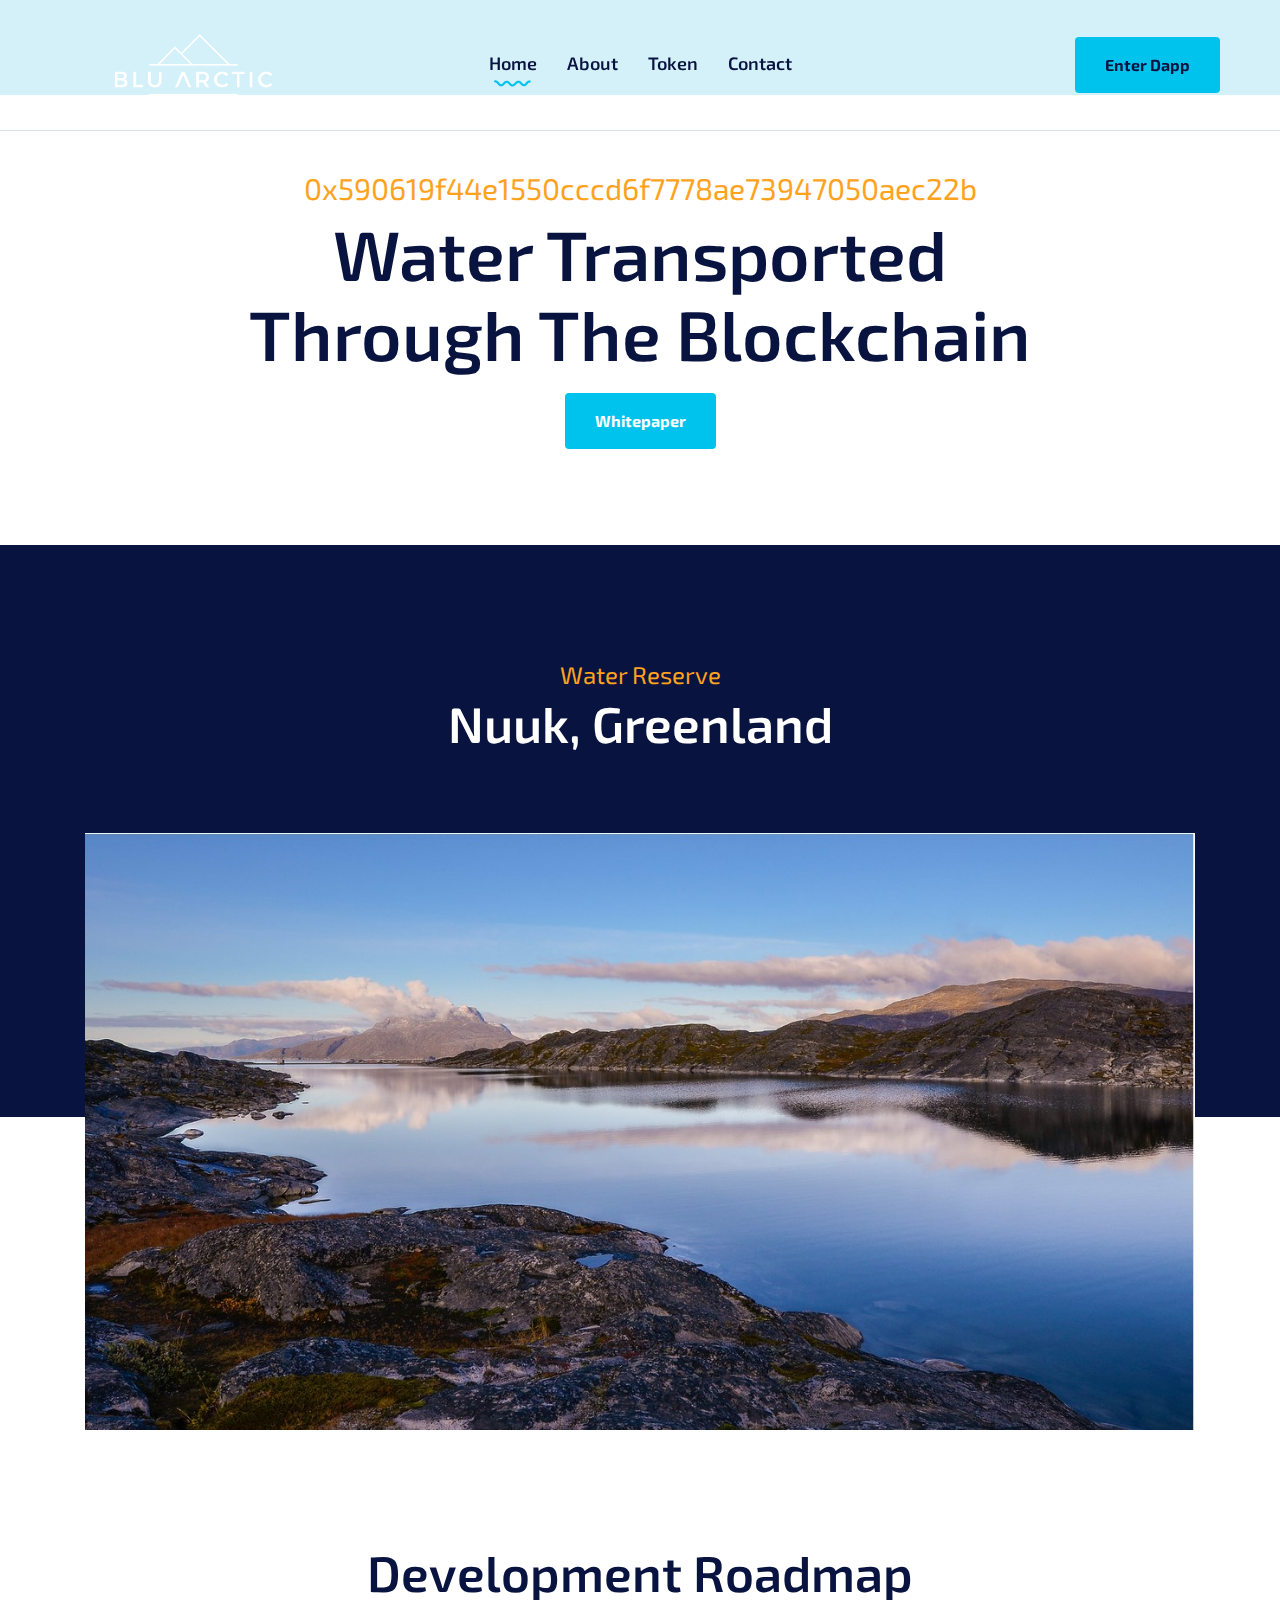
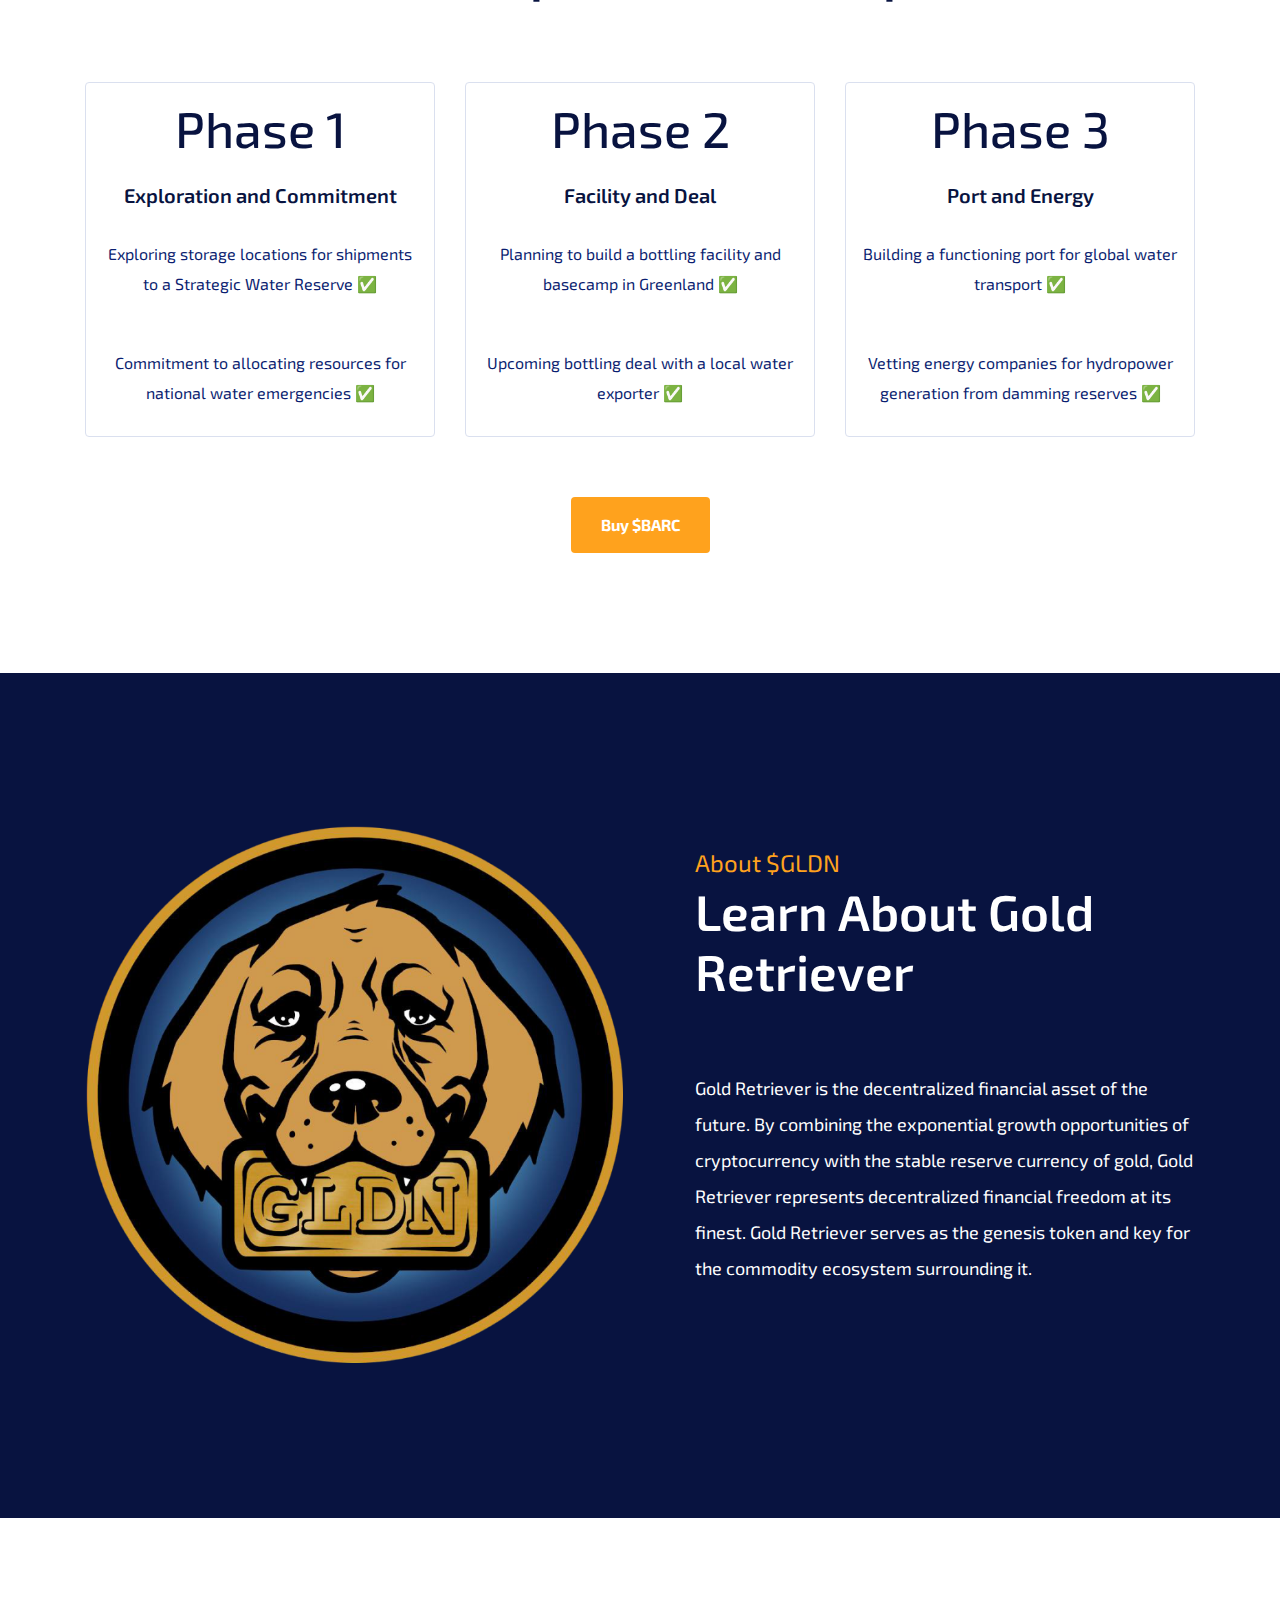
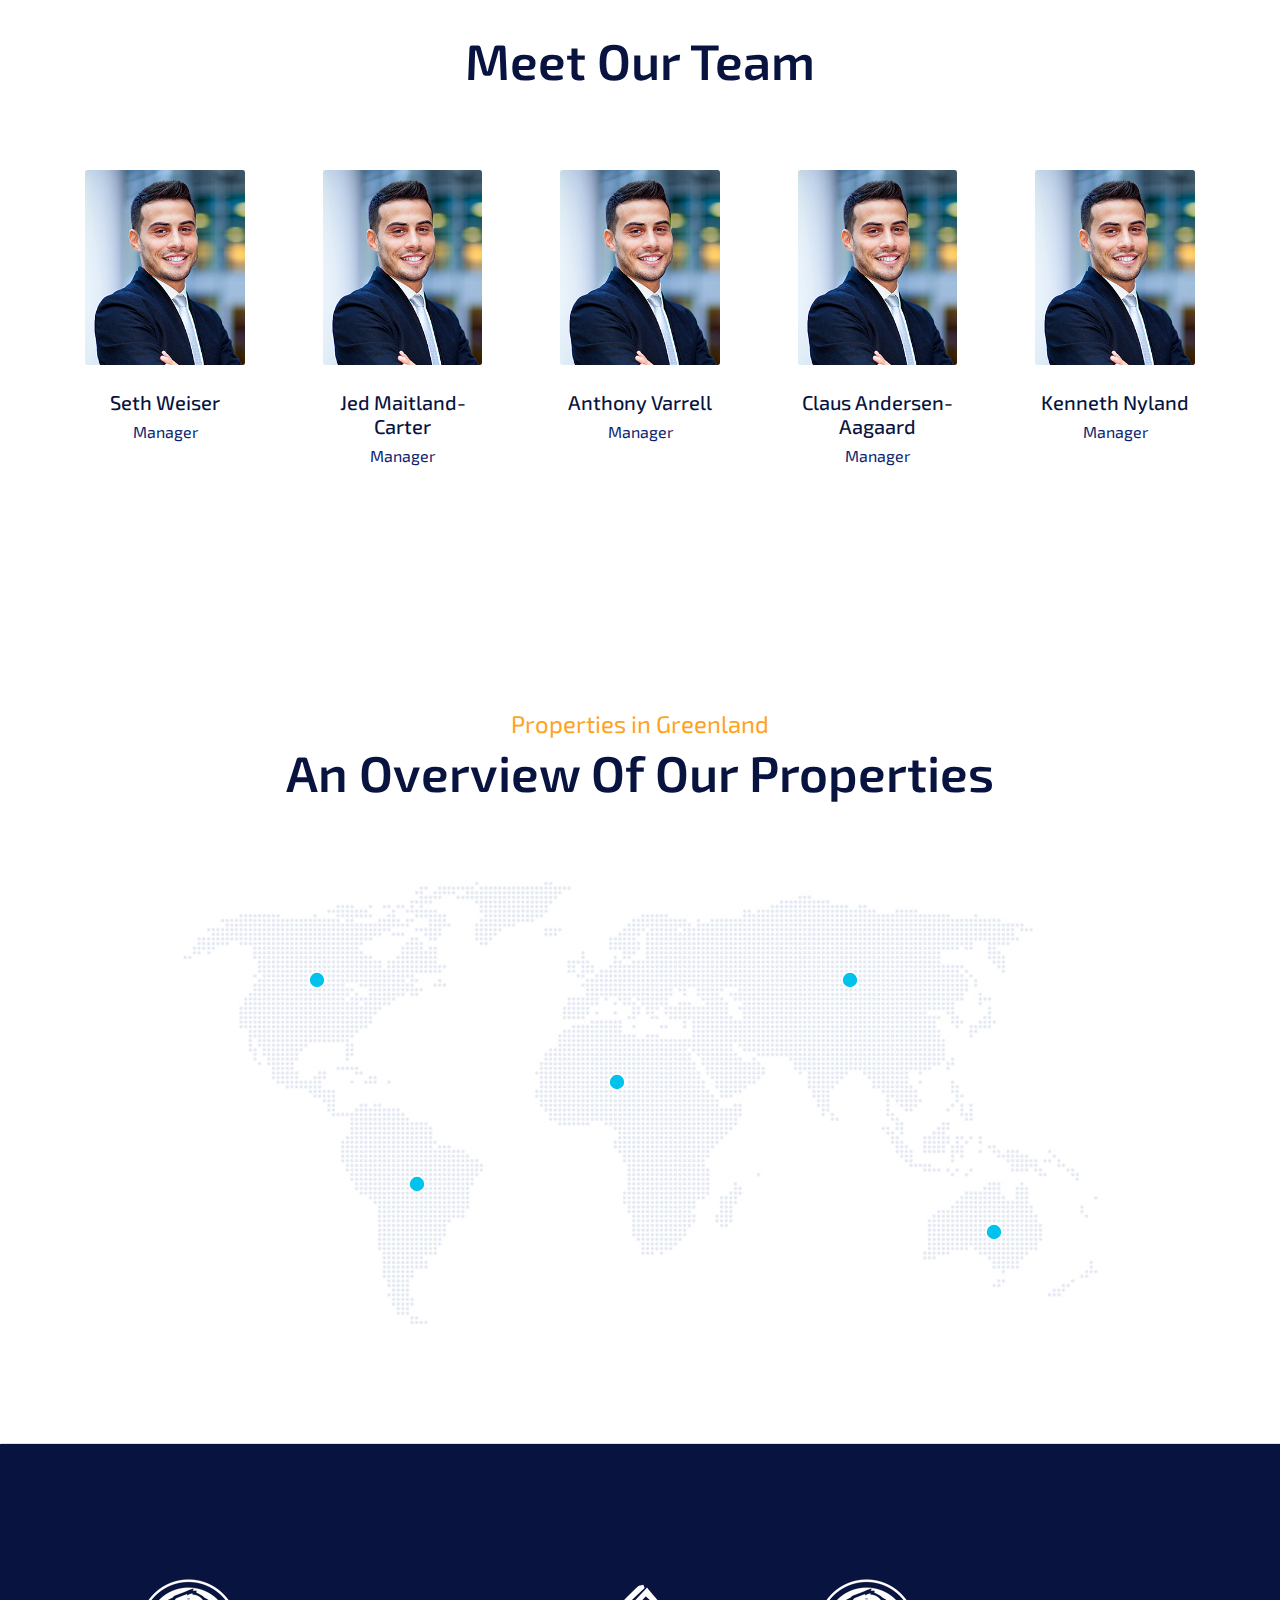
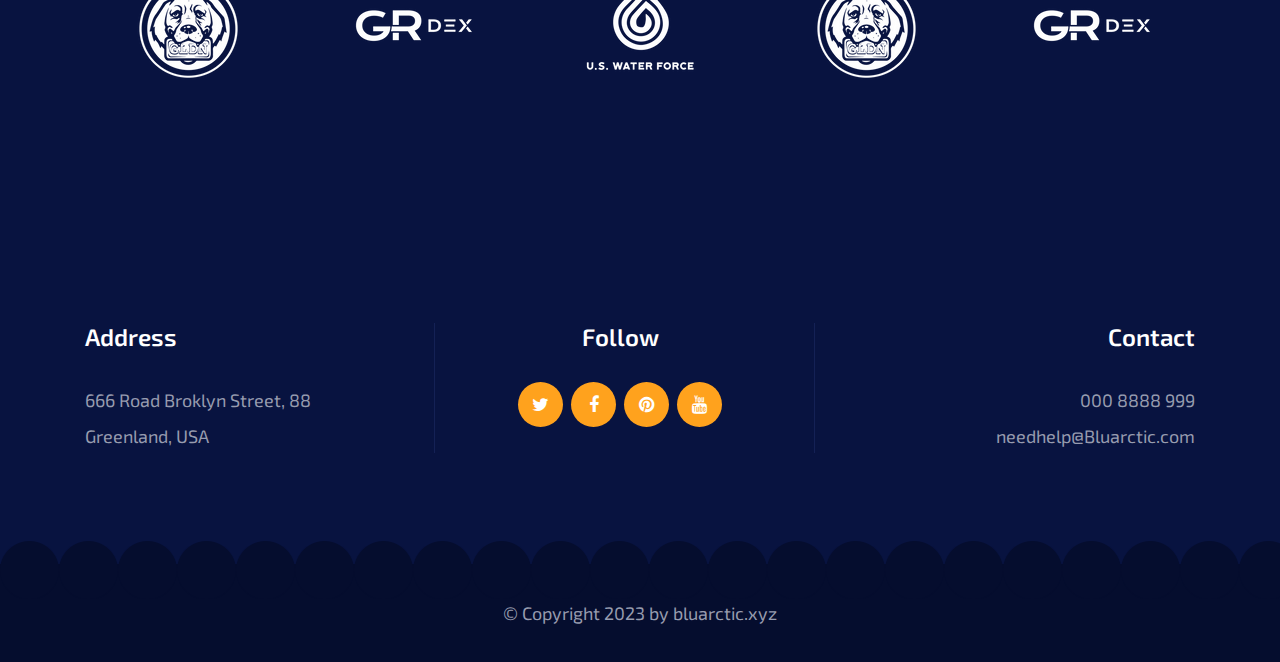
==== commit 63da8a26: "updatrs" ====
--- a/index.html
+++ b/index.html
@@ -63,8 +63,8 @@
                             <!-- Logo -->
                             <div class="logo">
                                 <a href="index.html">
-                                    <!-- <img src="assets/img/logo.png" data-rjs="2" alt="Bluarctic"> -->
-                                    <h2>Bluarctic</h2>
+                                    <img src="assets/logo/BARC.png" data-rjs="2" alt="Bluarctic">
+                                    <!-- <h2>Bluarctic</h2> -->
                                 </a>
                             </div>
                             <!-- End of Logo -->
@@ -104,7 +104,7 @@
                                 <!-- <span><img src="assets/img/icons/call.svg" class="svg" alt=""></span><a href="#">666 888
                                     0000</a> -->
                                     <a href="https://app.bluarctic.xyz" target="_blank" class="btn" data-animate="fadeInUp"
-                                    data-delay=".7">Enter Dapp</a>
+                                    data-delay=".7" style="background-color: #00c3ed;">Enter Dapp</a>
                             </div>
                         </div>
                     </div>
@@ -310,7 +310,7 @@
                 <div class="col-8">
                     <!-- section title -->
                     <div class="section-title text-center">
-                        <span class="schoolbell">Blu Arctic</span>
+                        <!-- <span class="schoolbell">Blu Arctic</span> -->
                         <h2>Meet Our Team</h2>
                     </div>
                     <!-- End of section title -->
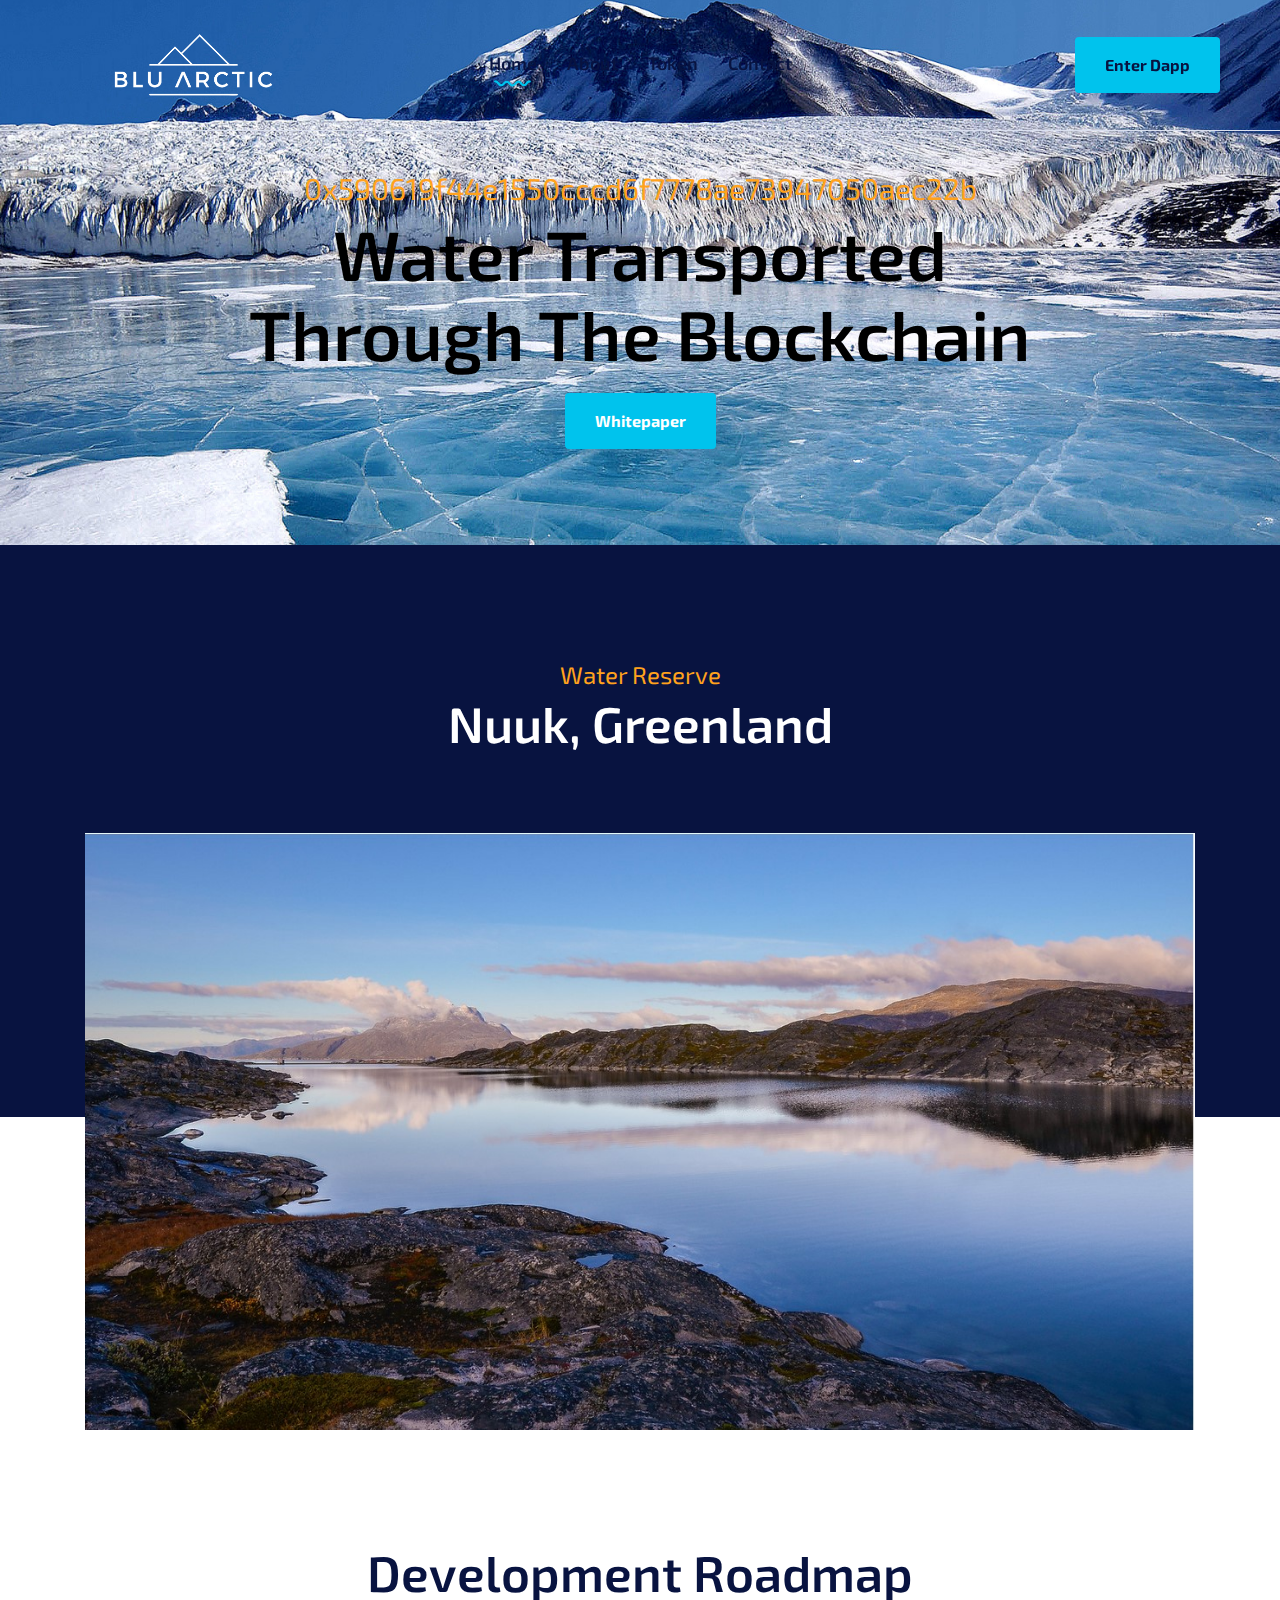
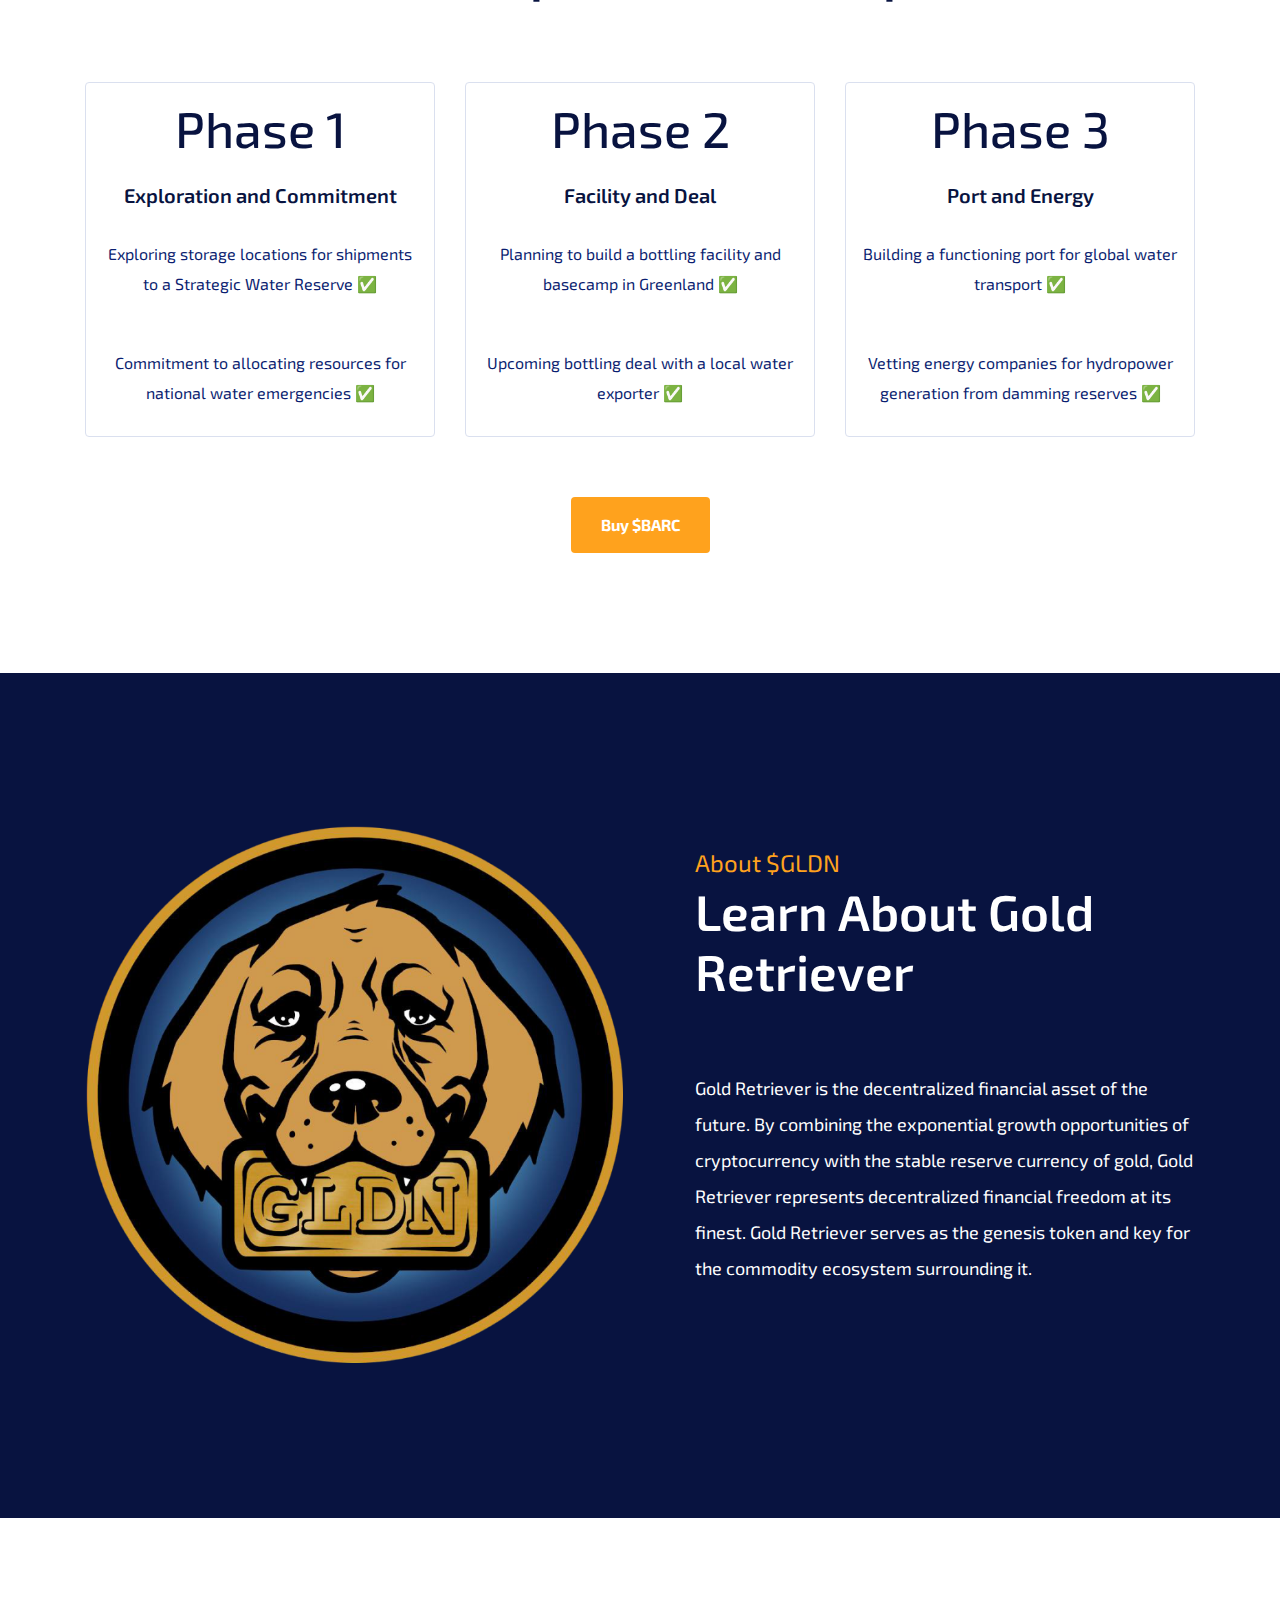
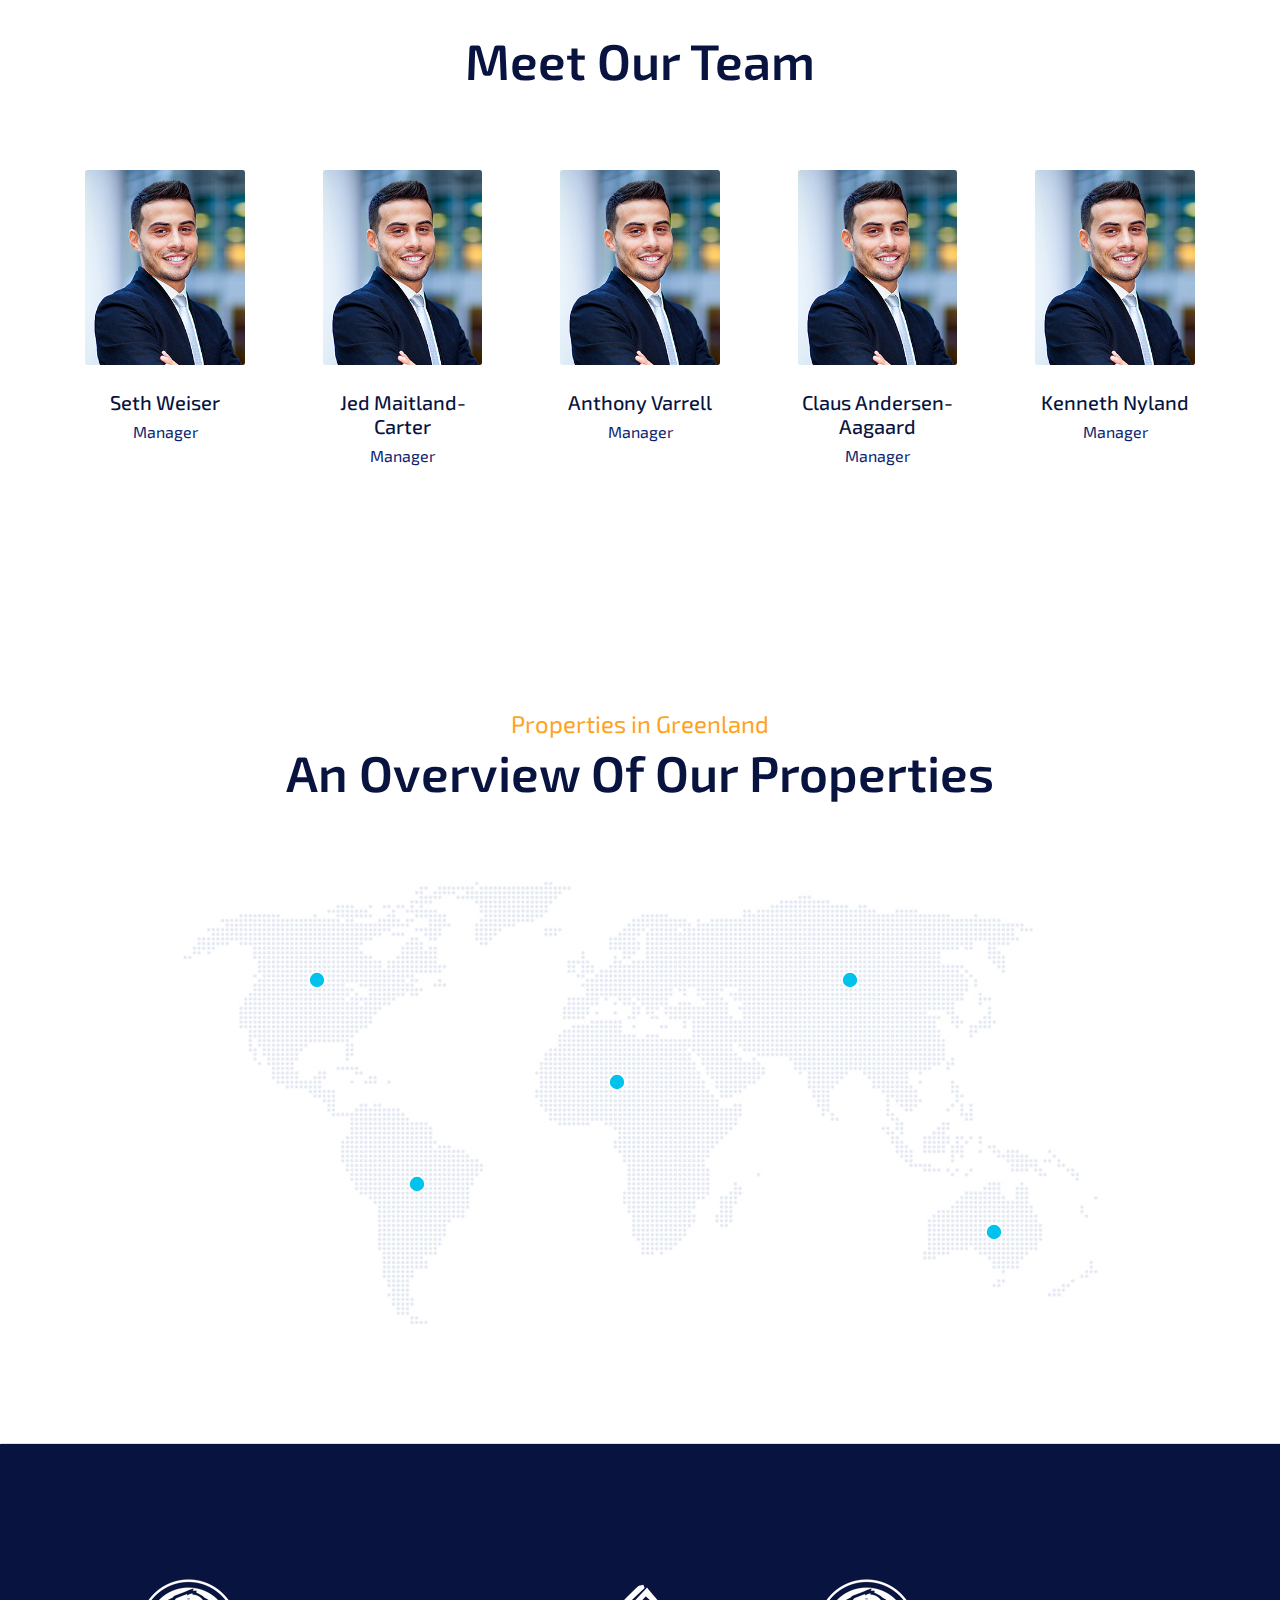
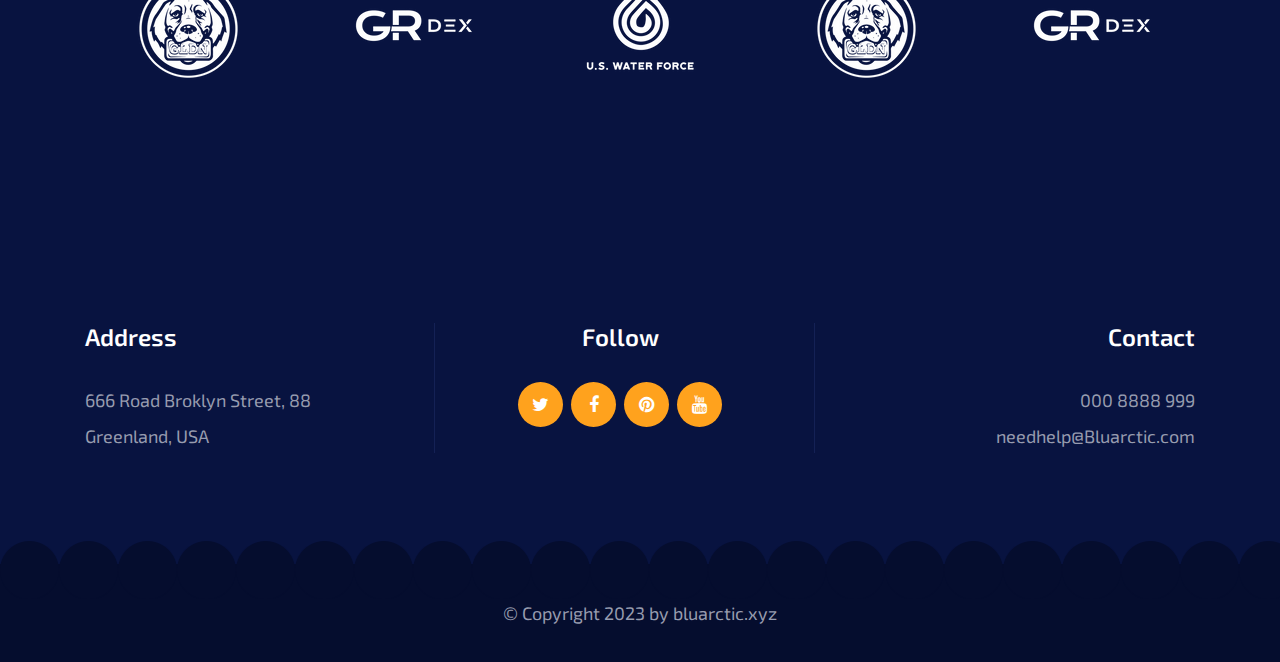
==== commit 1dd2e0d2: "new updates" ====
--- a/index.html
+++ b/index.html
@@ -137,7 +137,7 @@
                         <div class="banner-text-wrap text-center">
                             <span class="schoolbell" data-animate="fadeInUp"
                                 data-delay=".4" >0x590619f44e1550cccd6f7778ae73947050aec22b</span>
-                            <h1 data-animate="fadeInUp" data-delay=".55"  >Water Transported <br> Through The Blockchain
+                            <h1 data-animate="fadeInUp" data-delay=".55"  style="color: #000;">Water Transported <br> Through The Blockchain
                             </h1>
                             <a href="./assets/BARC.pdf" target="_blank" class="btn" data-animate="fadeInUp"
                                 data-delay=".7">Whitepaper</a>
--- a/assets/css/style.css
+++ b/assets/css/style.css
@@ -1182,13 +1182,13 @@
 .banner-inner-area.banner-area1 {
     padding: 170px 0 0;
     /* background-color: #081340; */
-    /* background-image: url(/assets/); */
+    background-image: url(/assets/img/banner/glaciers.jpg);
     background-position: center;
     background-size: cover;
     position: relative;
     z-index: 11;
 }
-.banner-inner-area.banner-area1:before{
+/* .banner-inner-area.banner-area1:before{
     content: '';
     position: absolute;
     width: 100%;
@@ -1196,7 +1196,7 @@
     background: #fff;
     bottom: 0;
     left: 0;
-}
+} */
 .banner-inner-area.banner-area1:after{
     content: '';
     position: absolute;
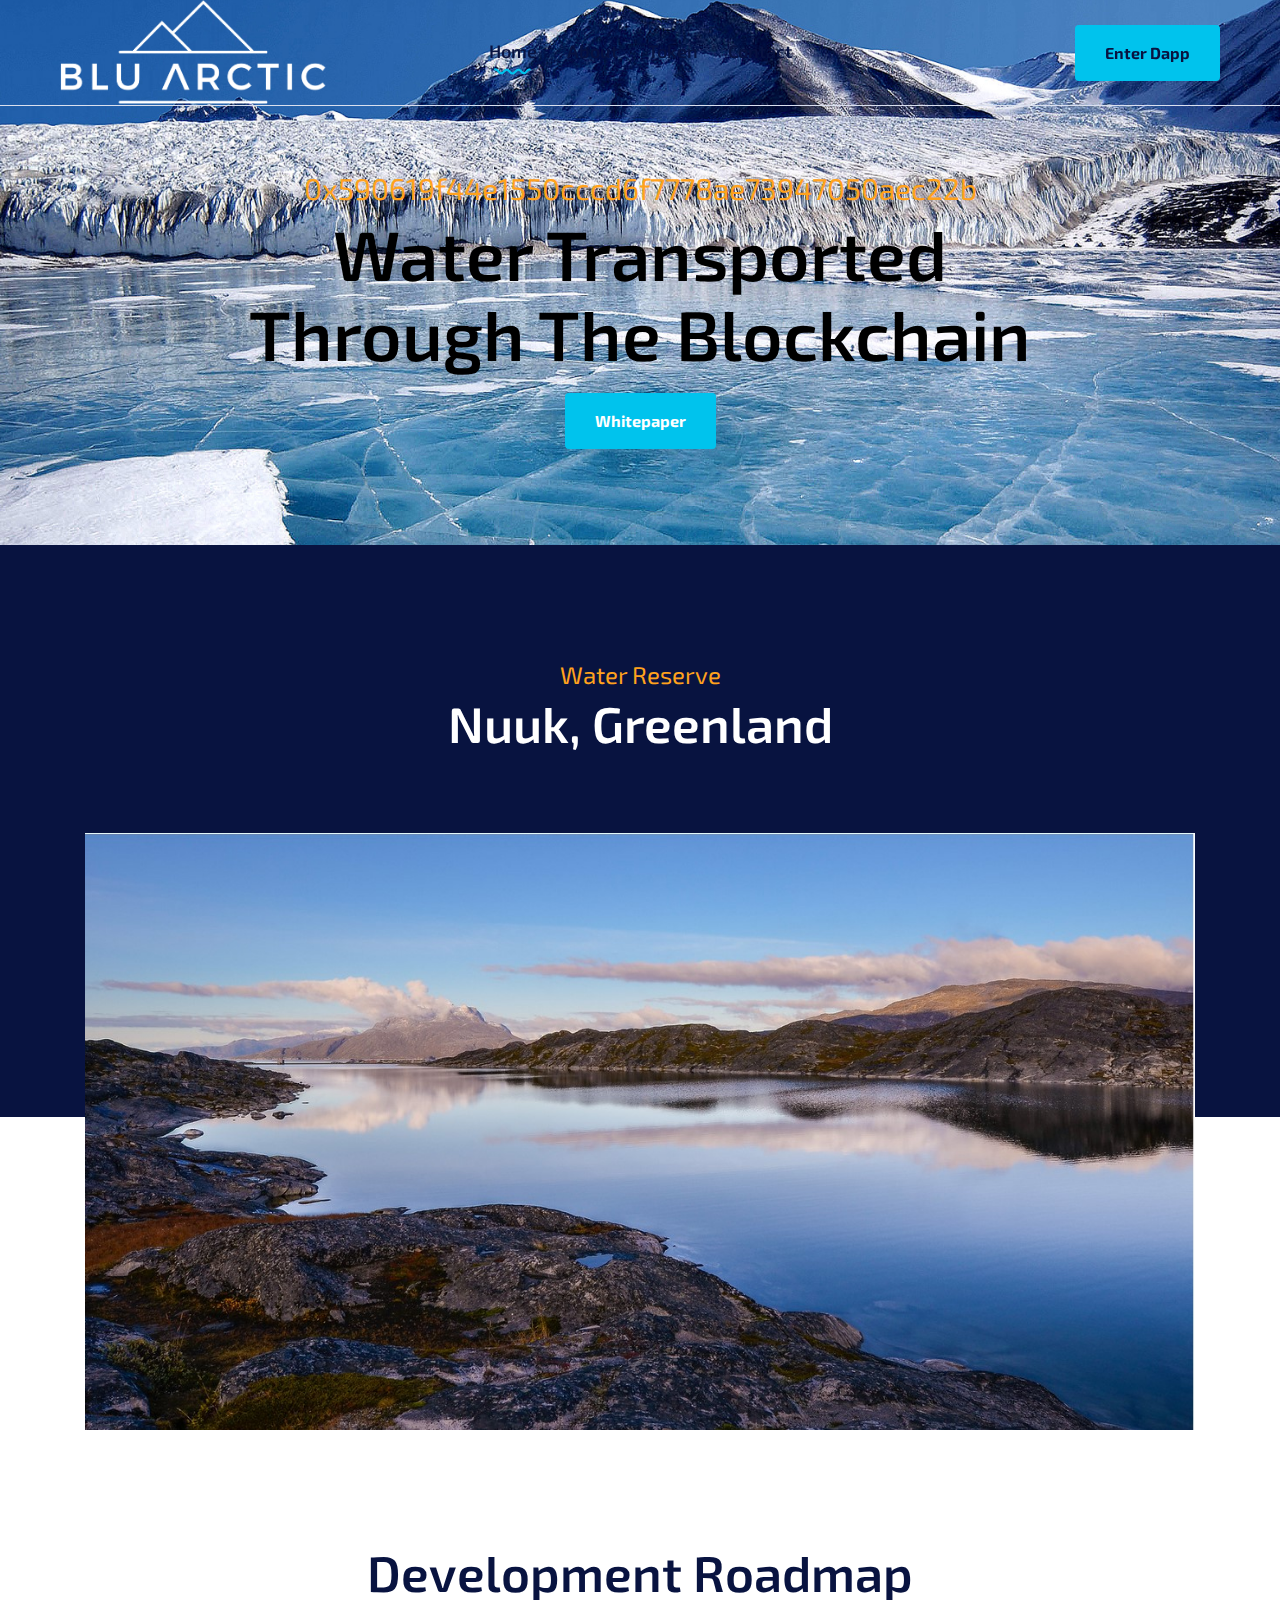
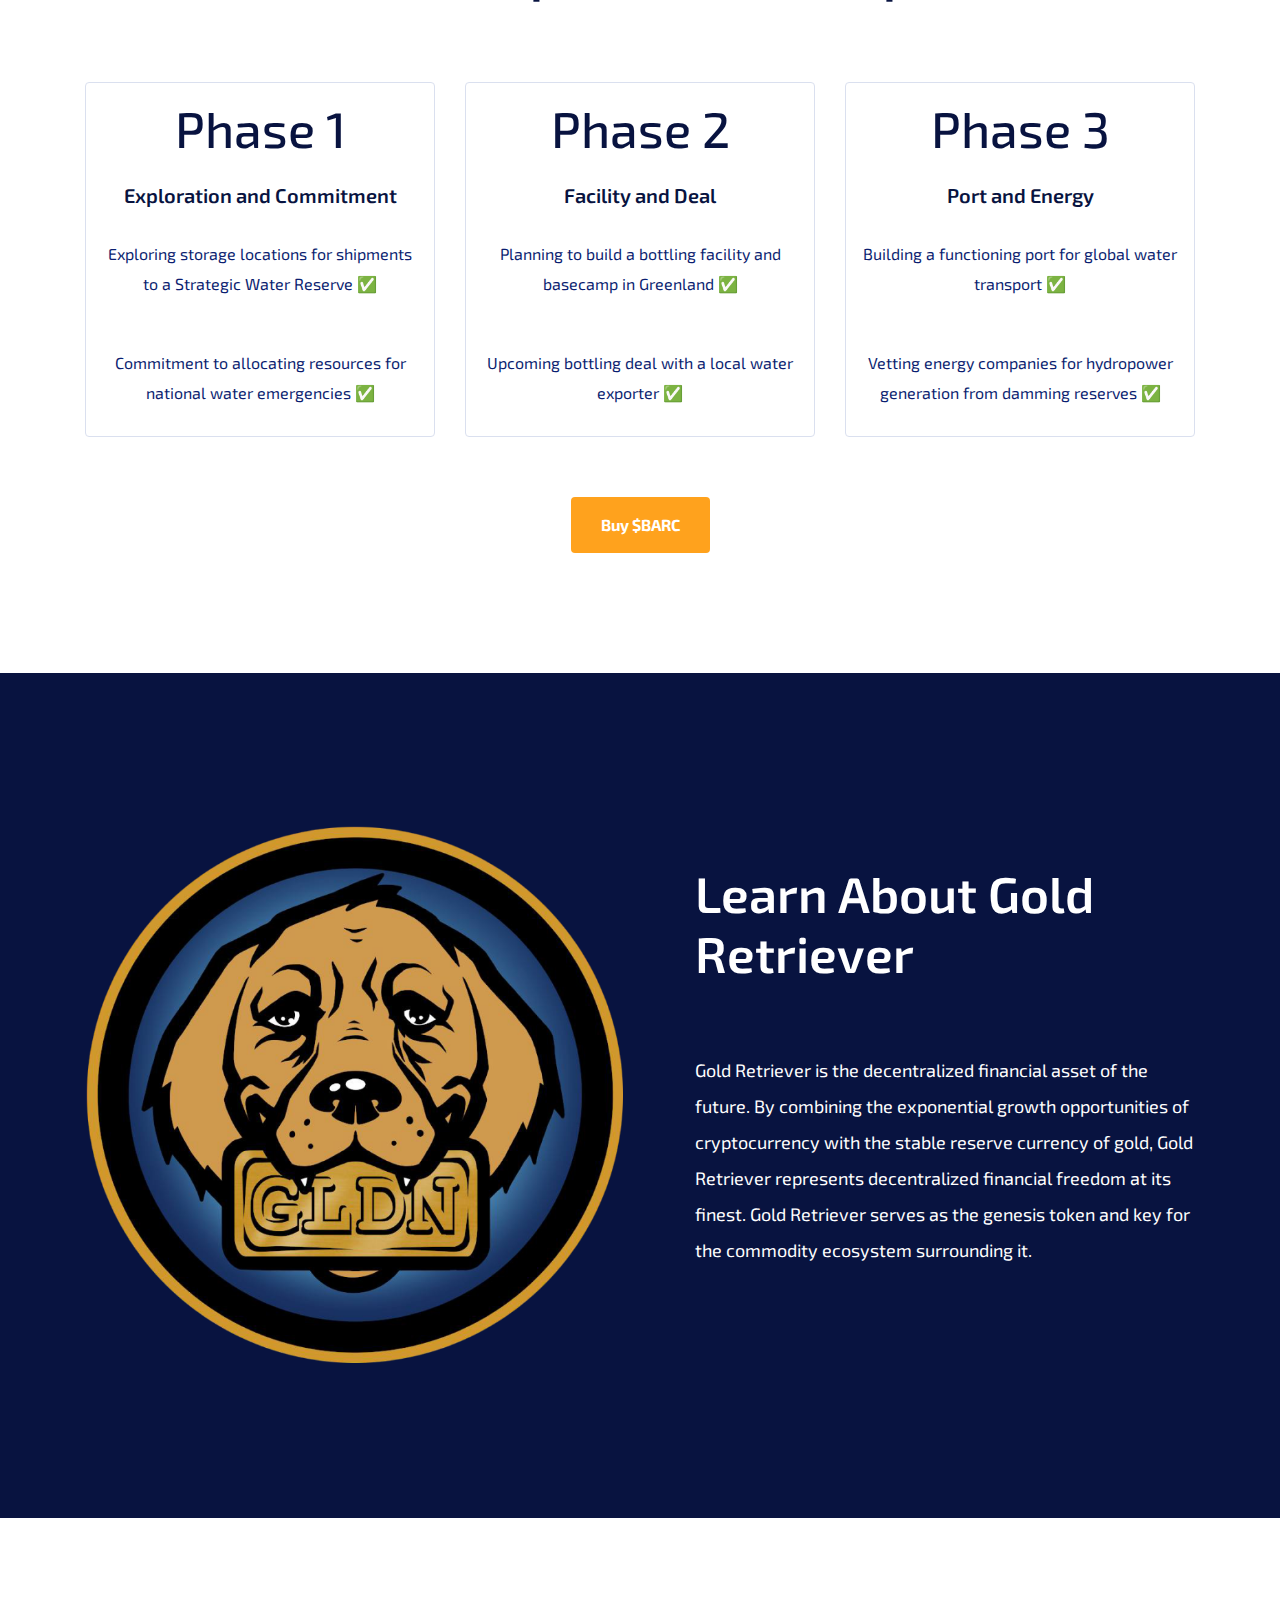
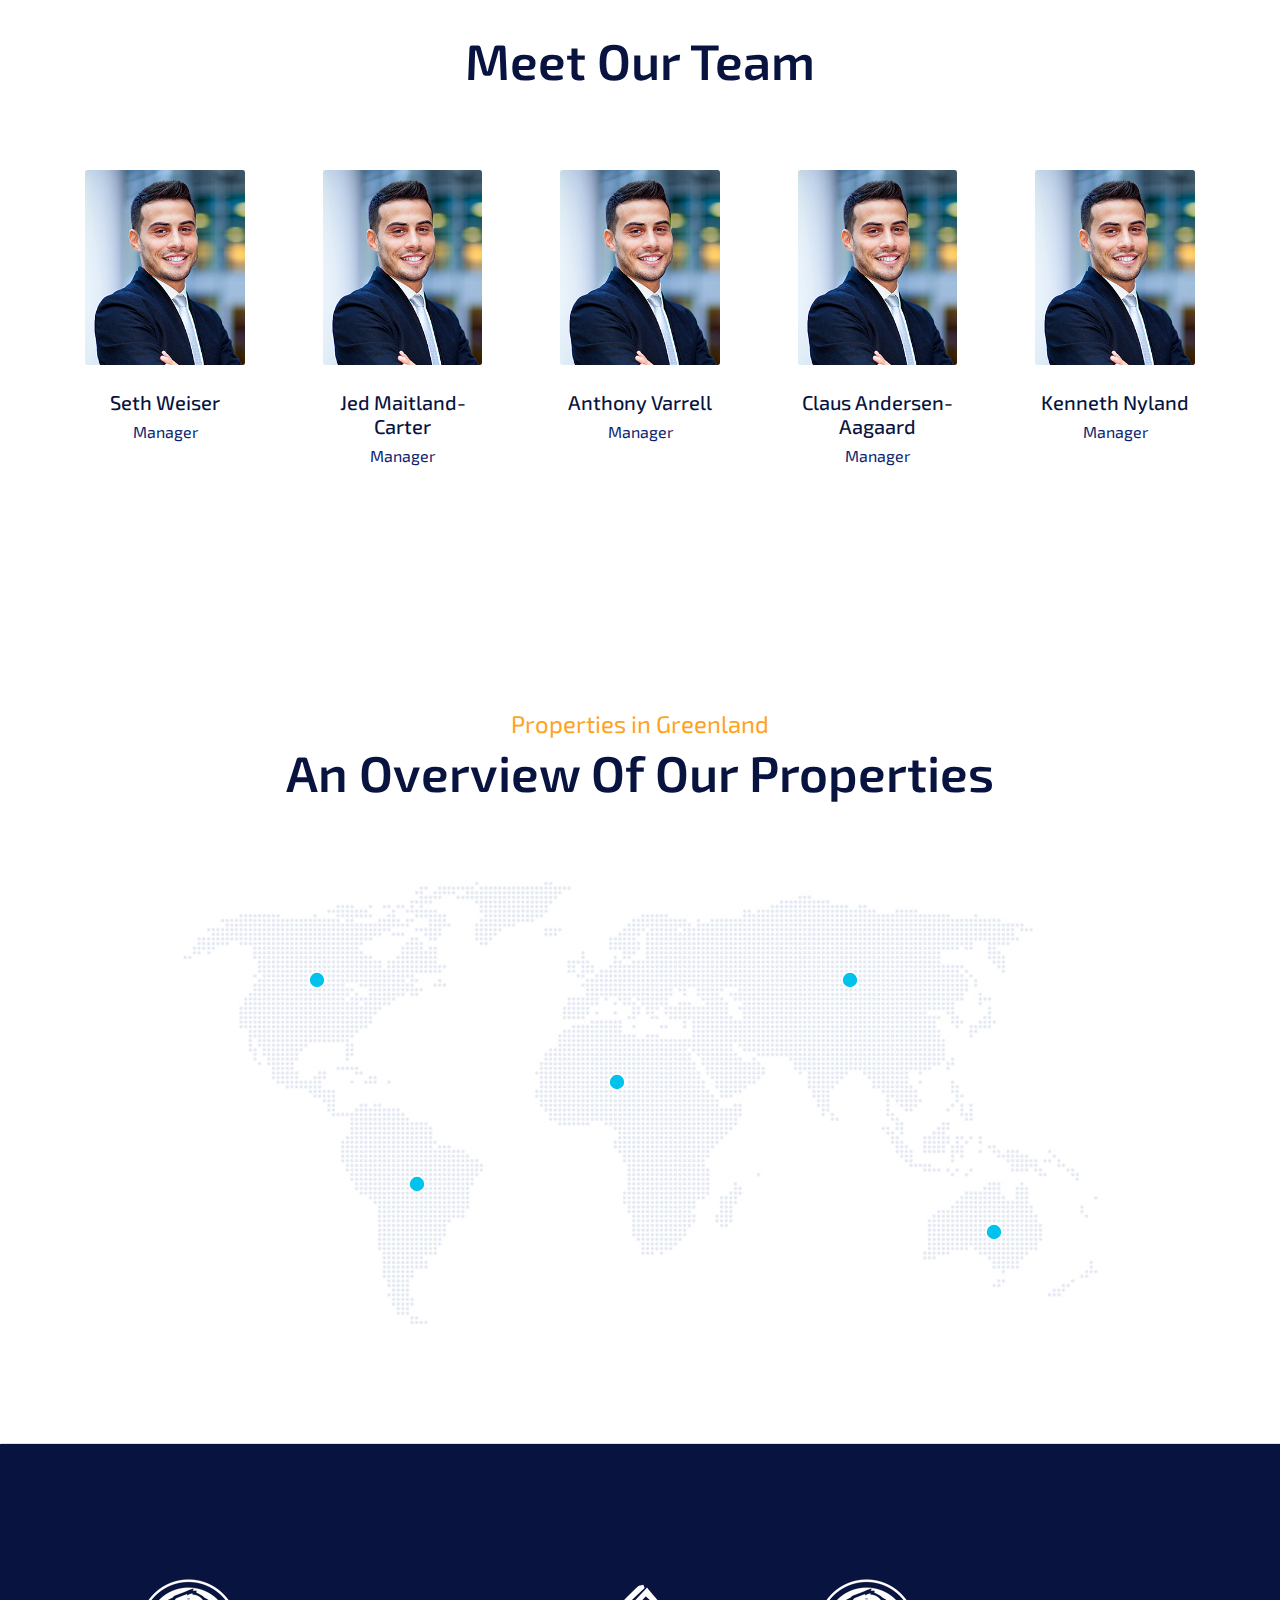
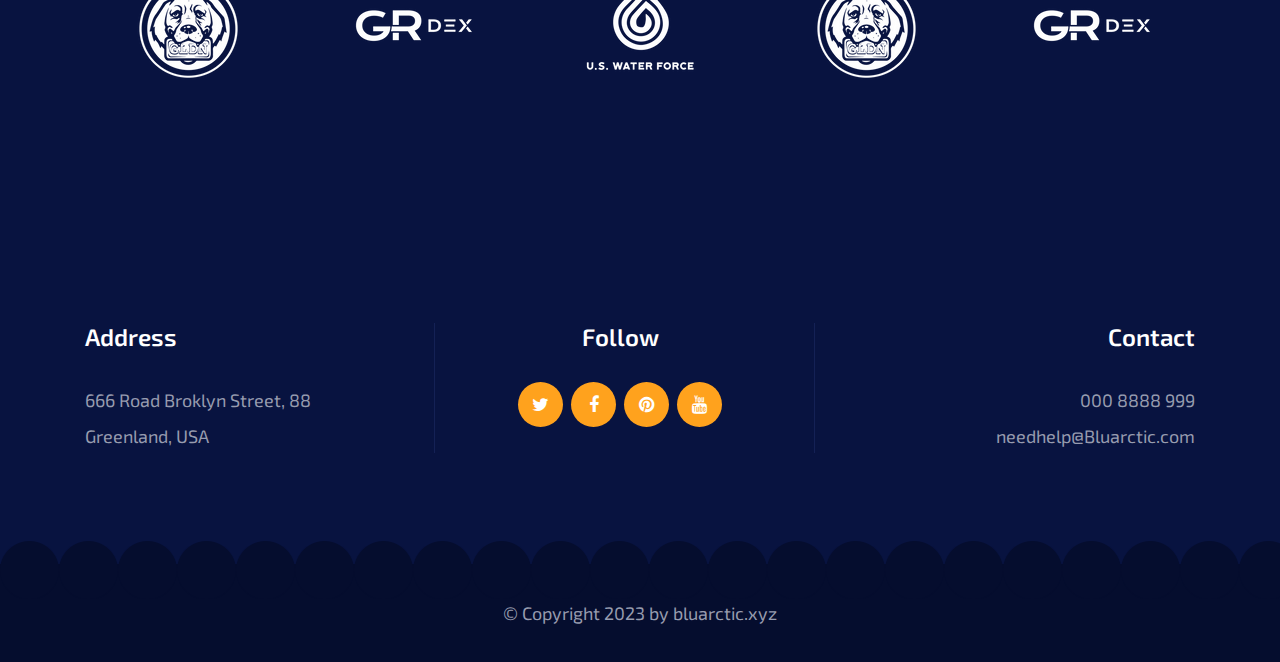
==== commit cbb02584: "updates" ====
--- a/index.html
+++ b/index.html
@@ -283,7 +283,7 @@
                     <div class="about-wrap">
                         <!-- section title -->
                         <div class="section-title type2">
-                            <span class="schoolbell"> About $GLDN</span>
+                            <!-- <span class="schoolbell"> About $GLDN</span> -->
                             <h2 style="color: #fff;">Learn About Gold Retriever</h2>
                         </div>
                         <!-- End of section title -->
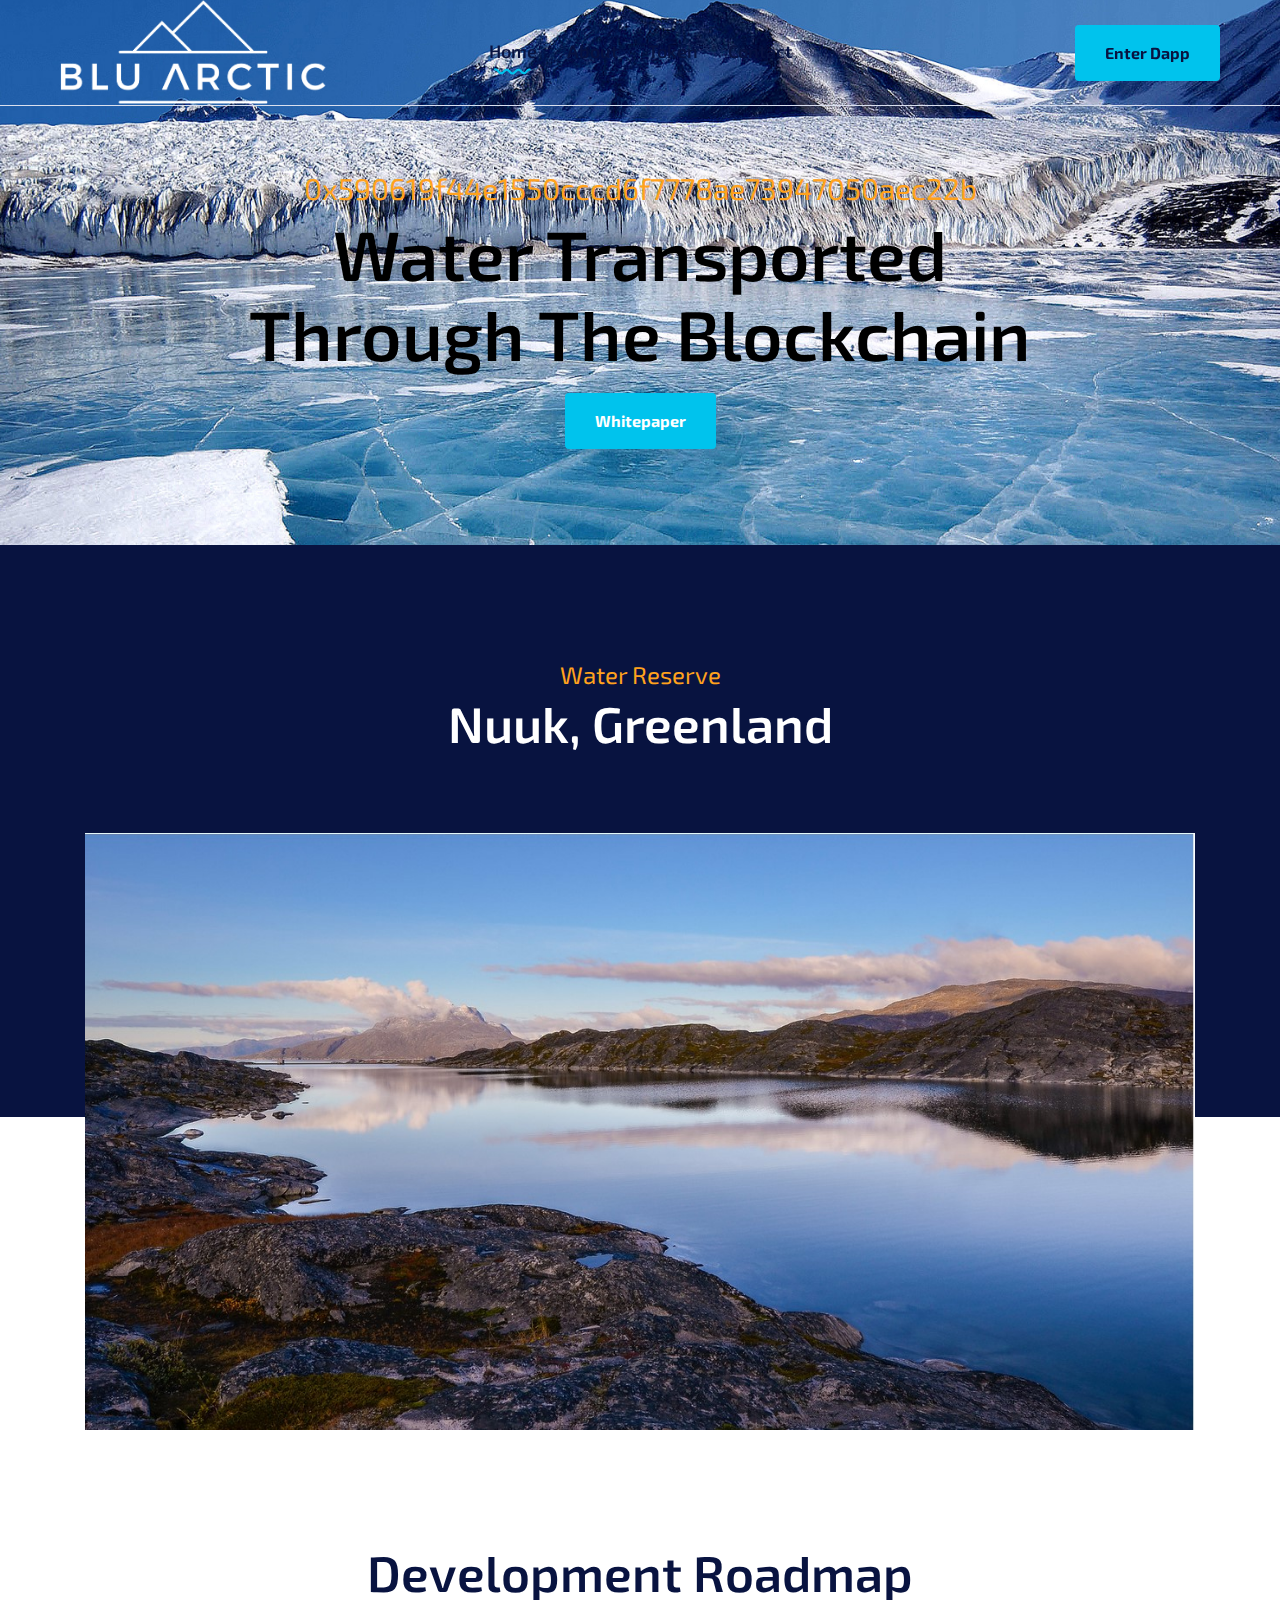
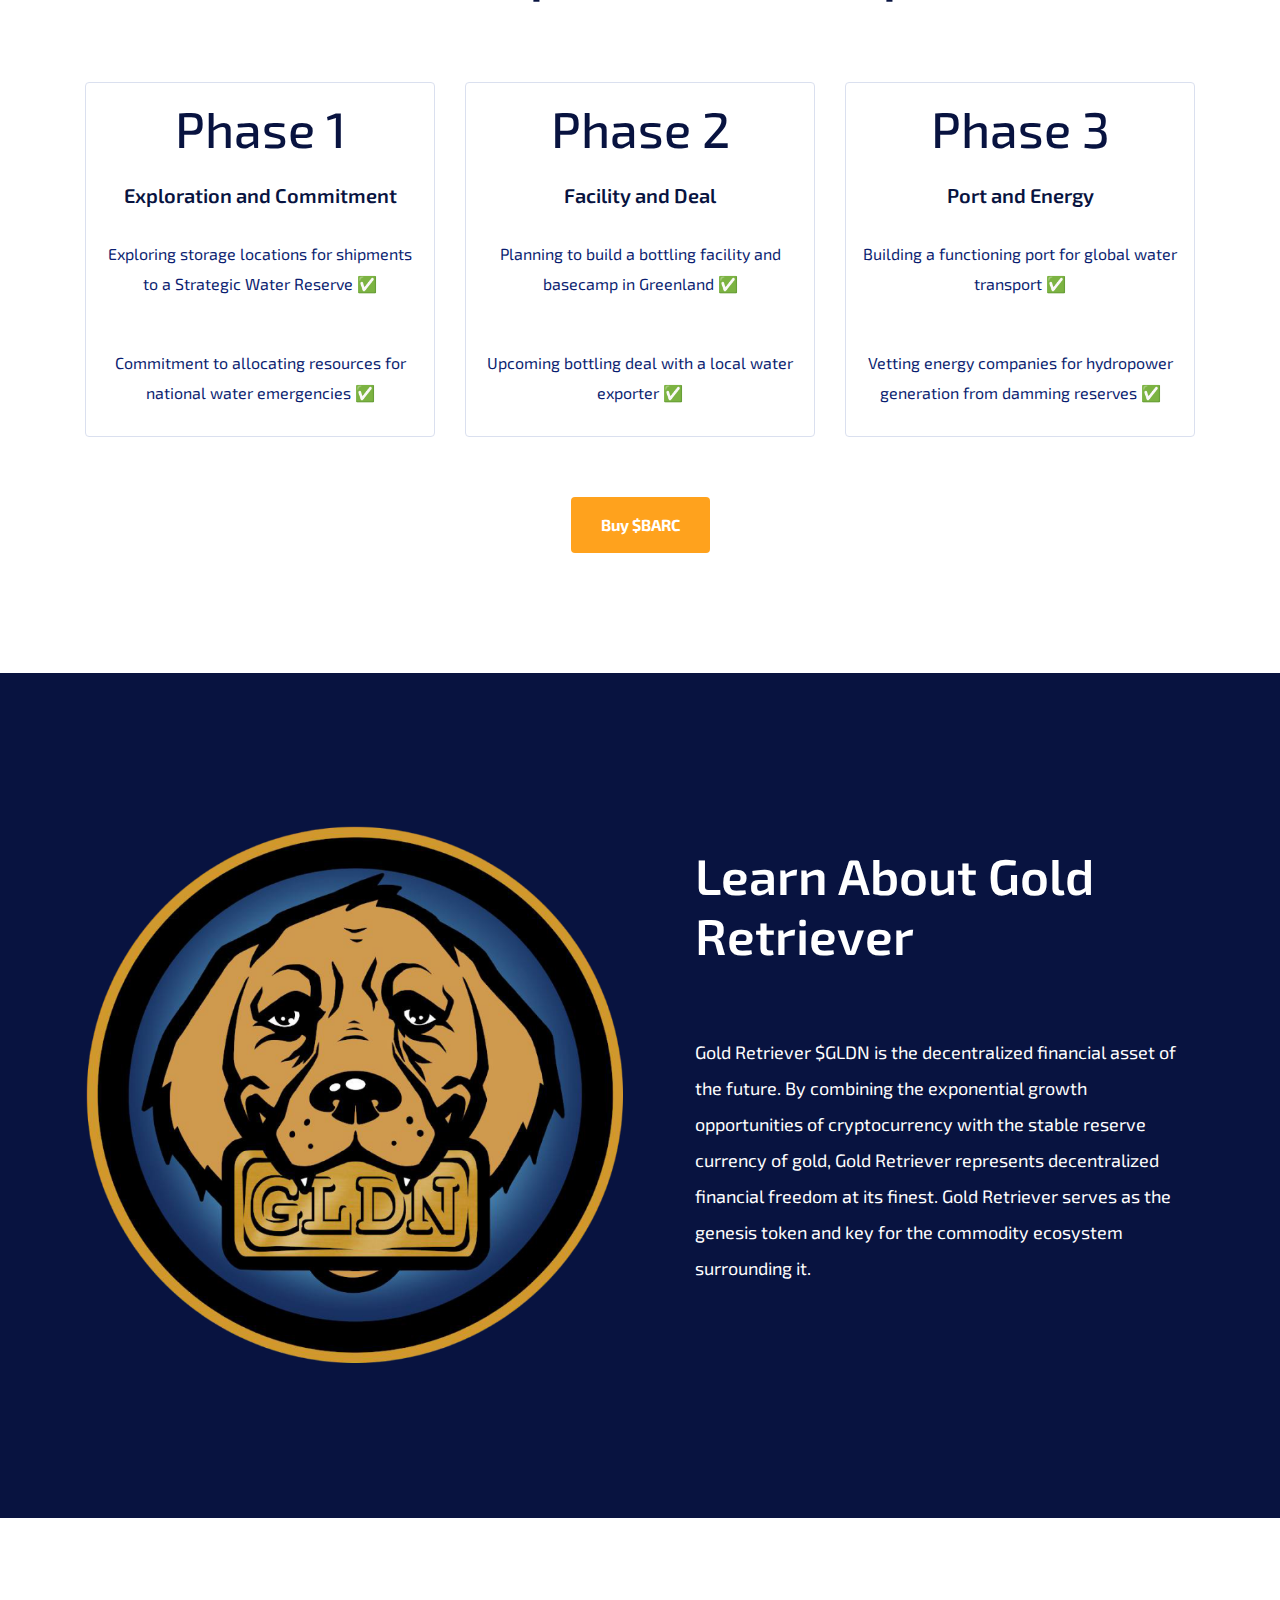
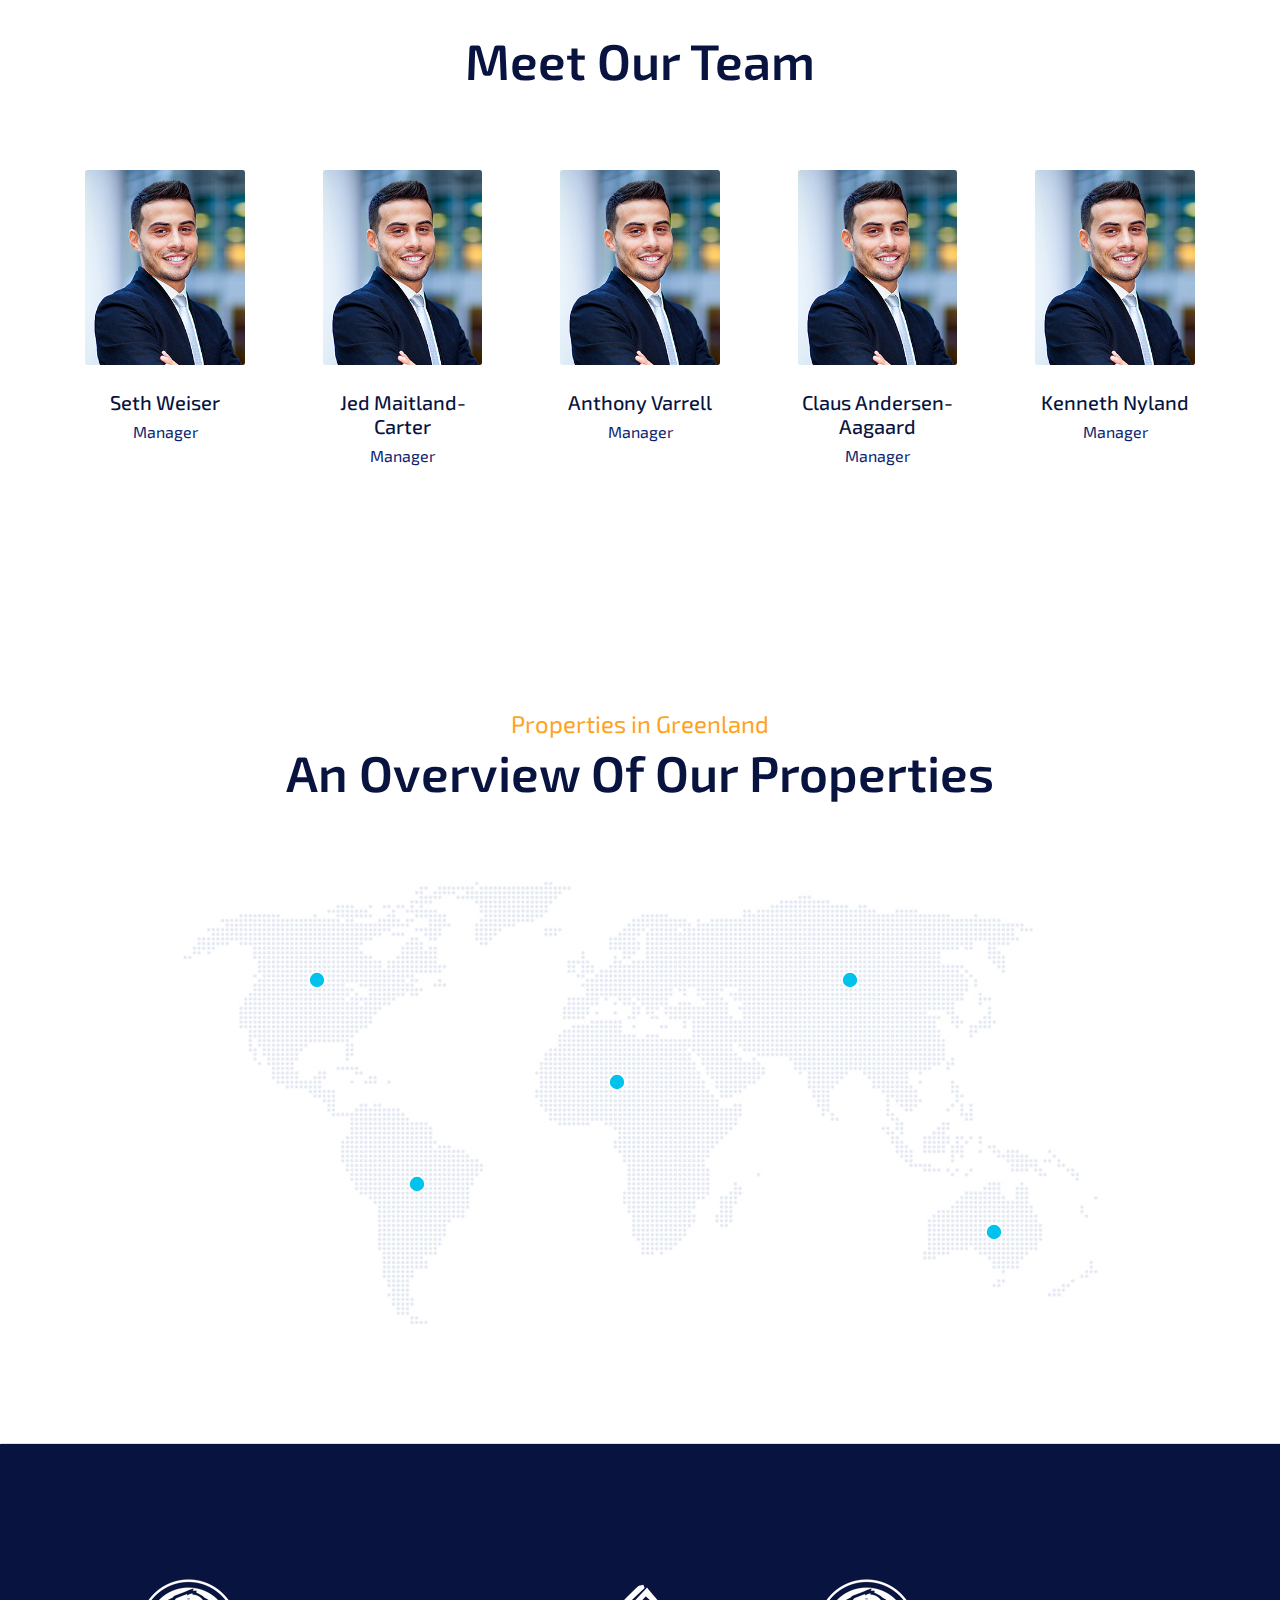
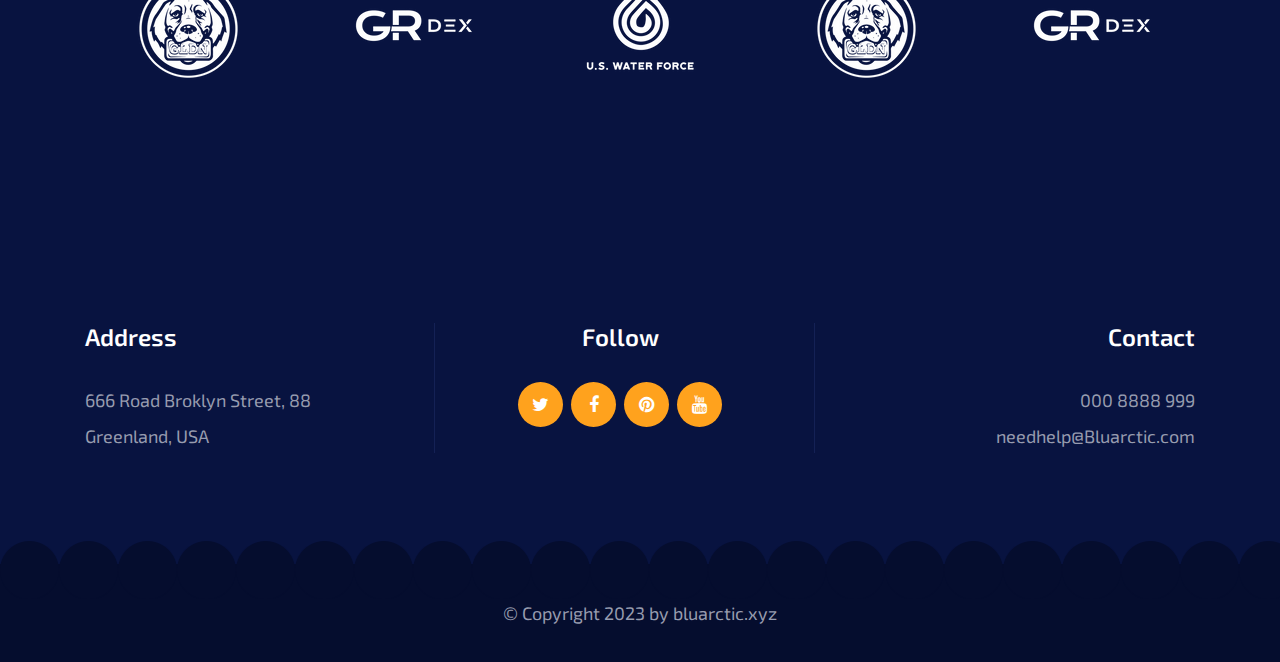
==== commit e3236921: "minor" ====
--- a/index.html
+++ b/index.html
@@ -288,7 +288,7 @@
                         </div>
                         <!-- End of section title -->
                         <div class="about-area-text" style="color: #fff;">
-                            <p>Gold Retriever is the decentralized financial asset of the future. By combining the
+                            <p>Gold Retriever $GLDN is the decentralized financial asset of the future. By combining the
                                 exponential growth opportunities of cryptocurrency with the stable reserve currency of
                                 gold, Gold Retriever represents decentralized financial freedom at its finest. Gold
                                 Retriever serves as the genesis token and key for the commodity ecosystem surrounding
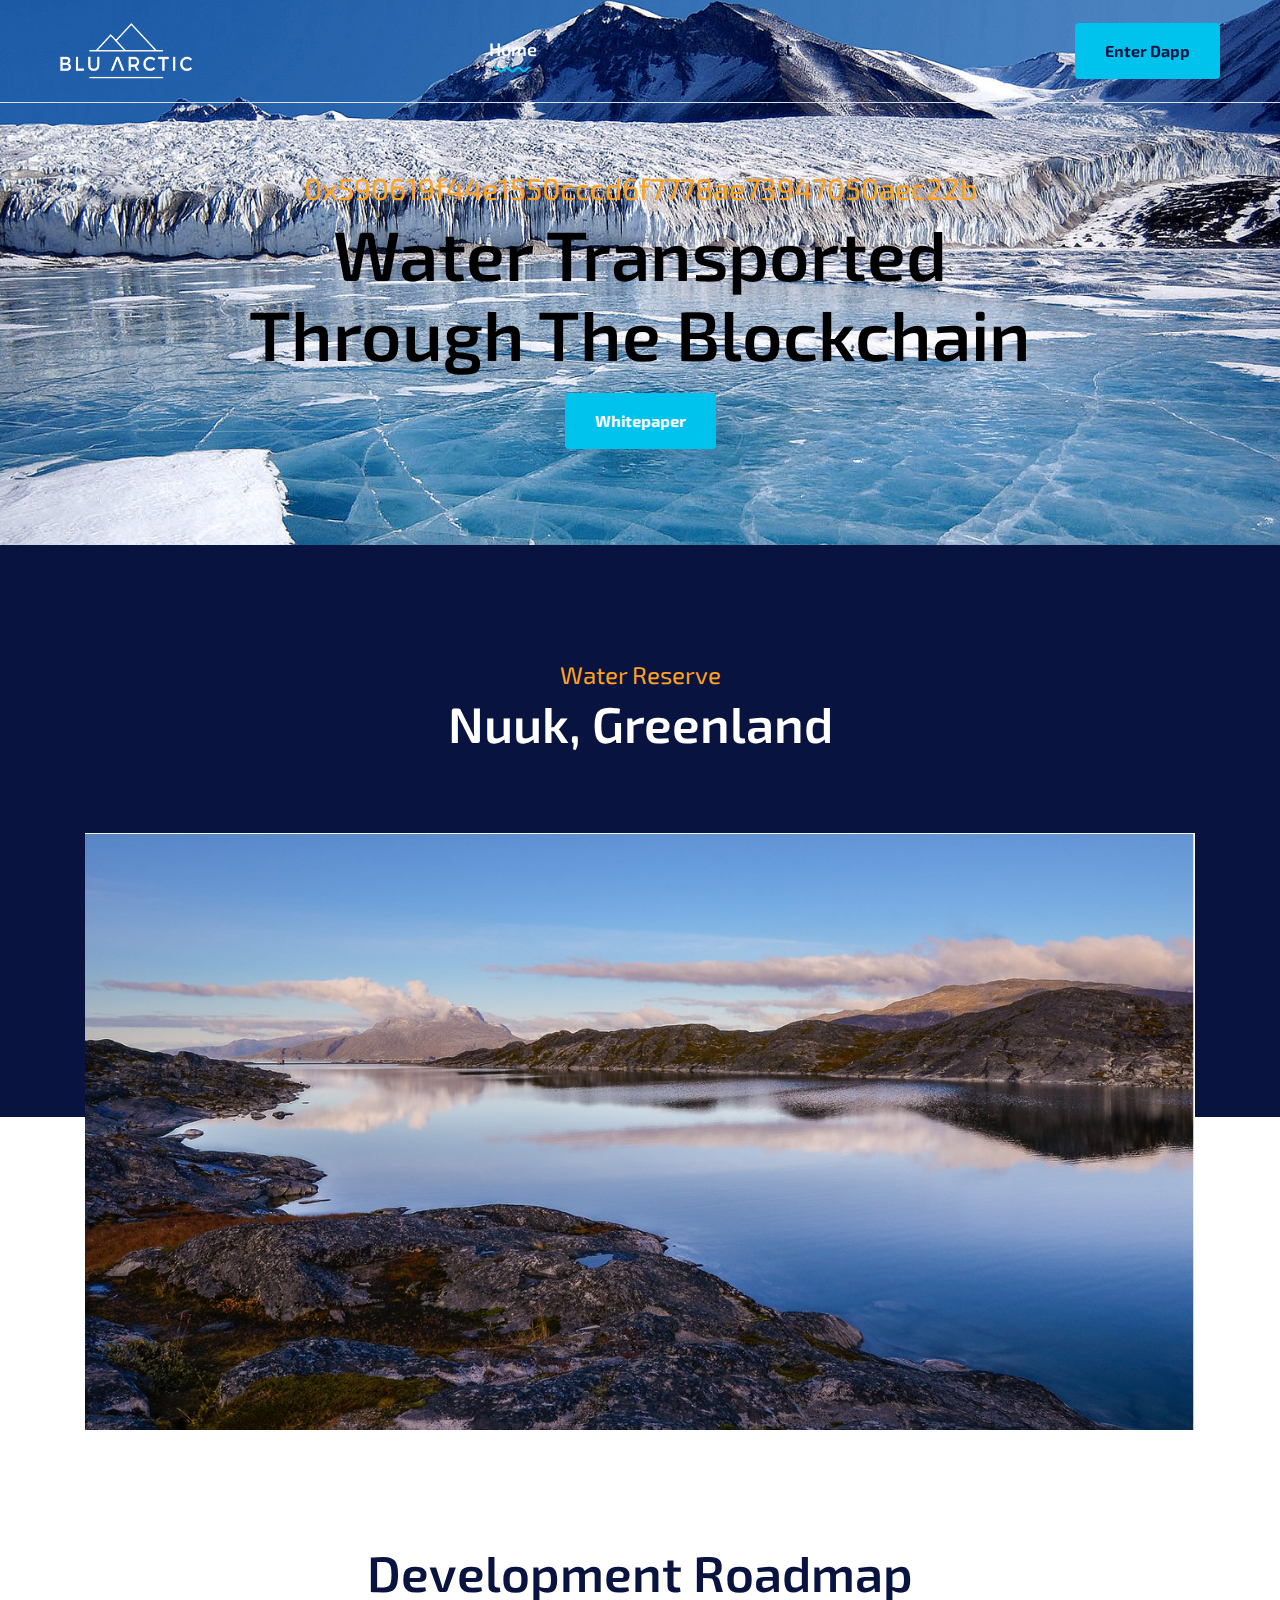
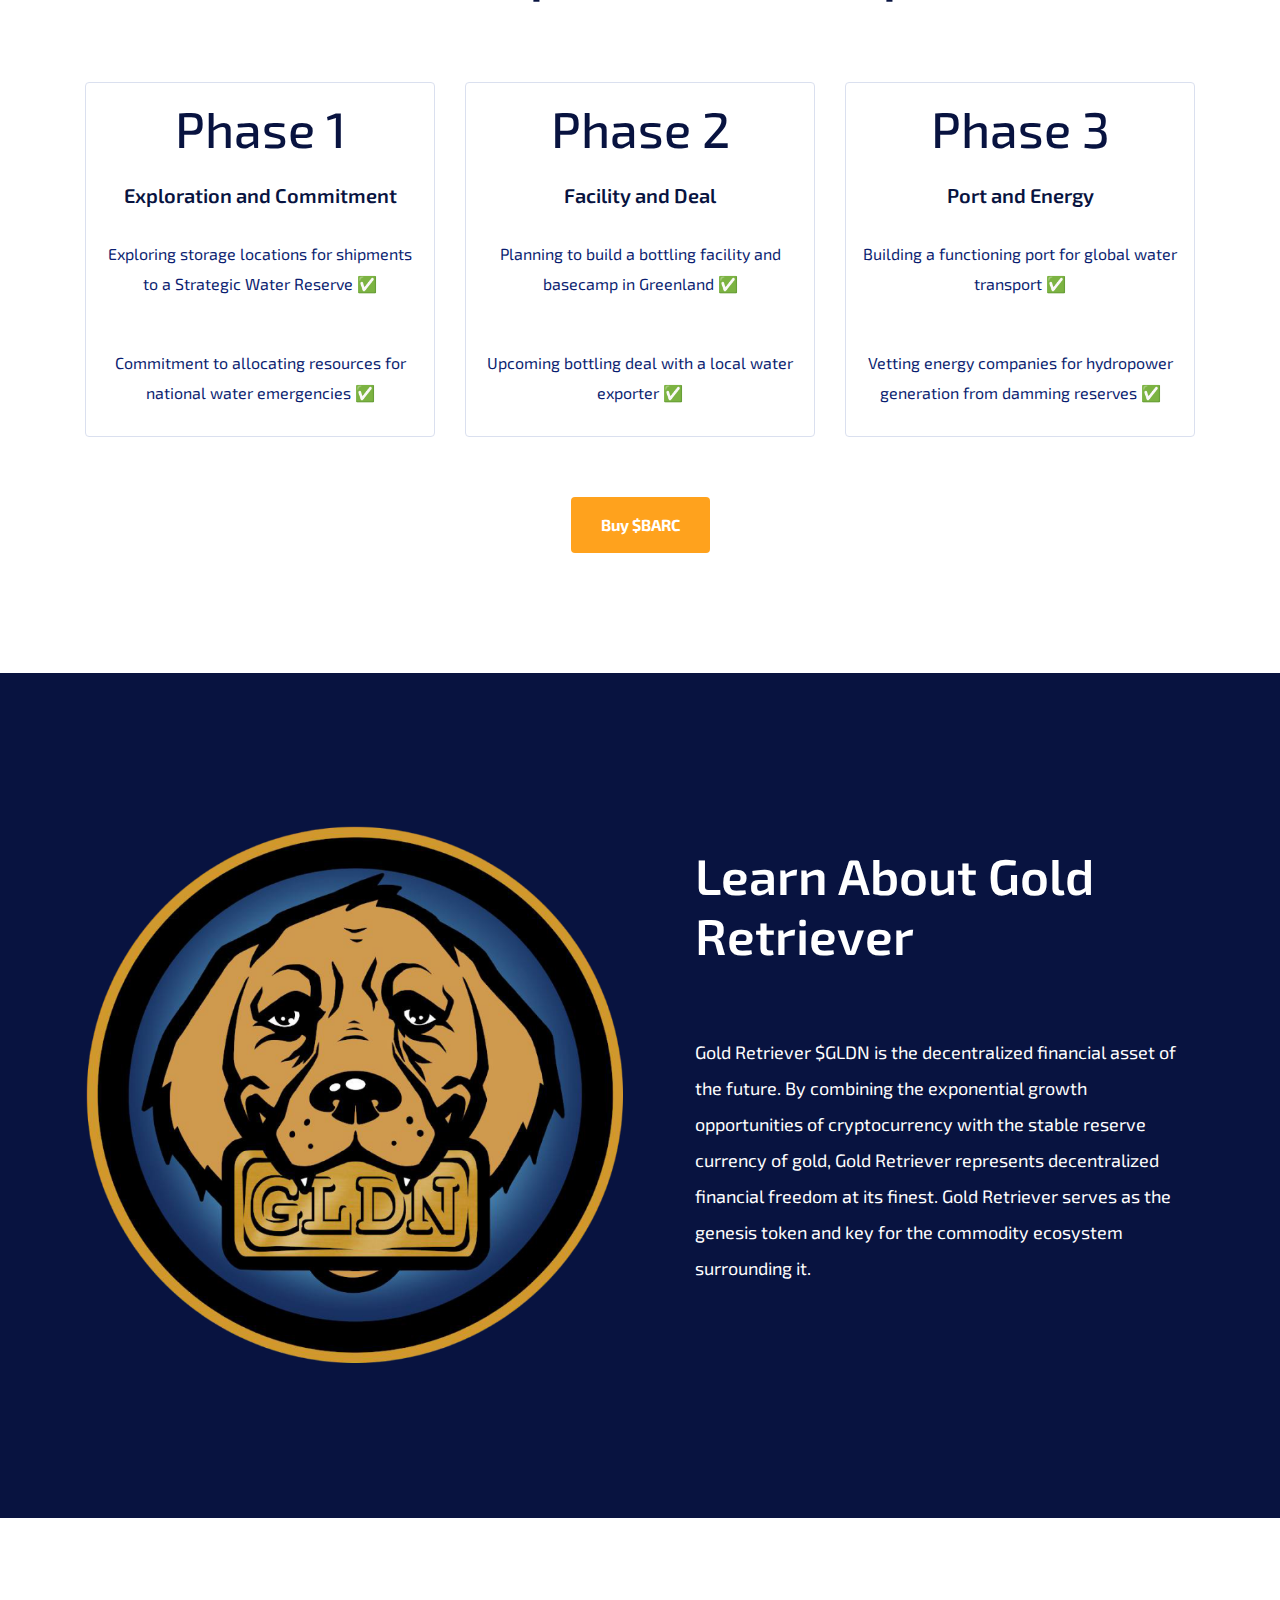
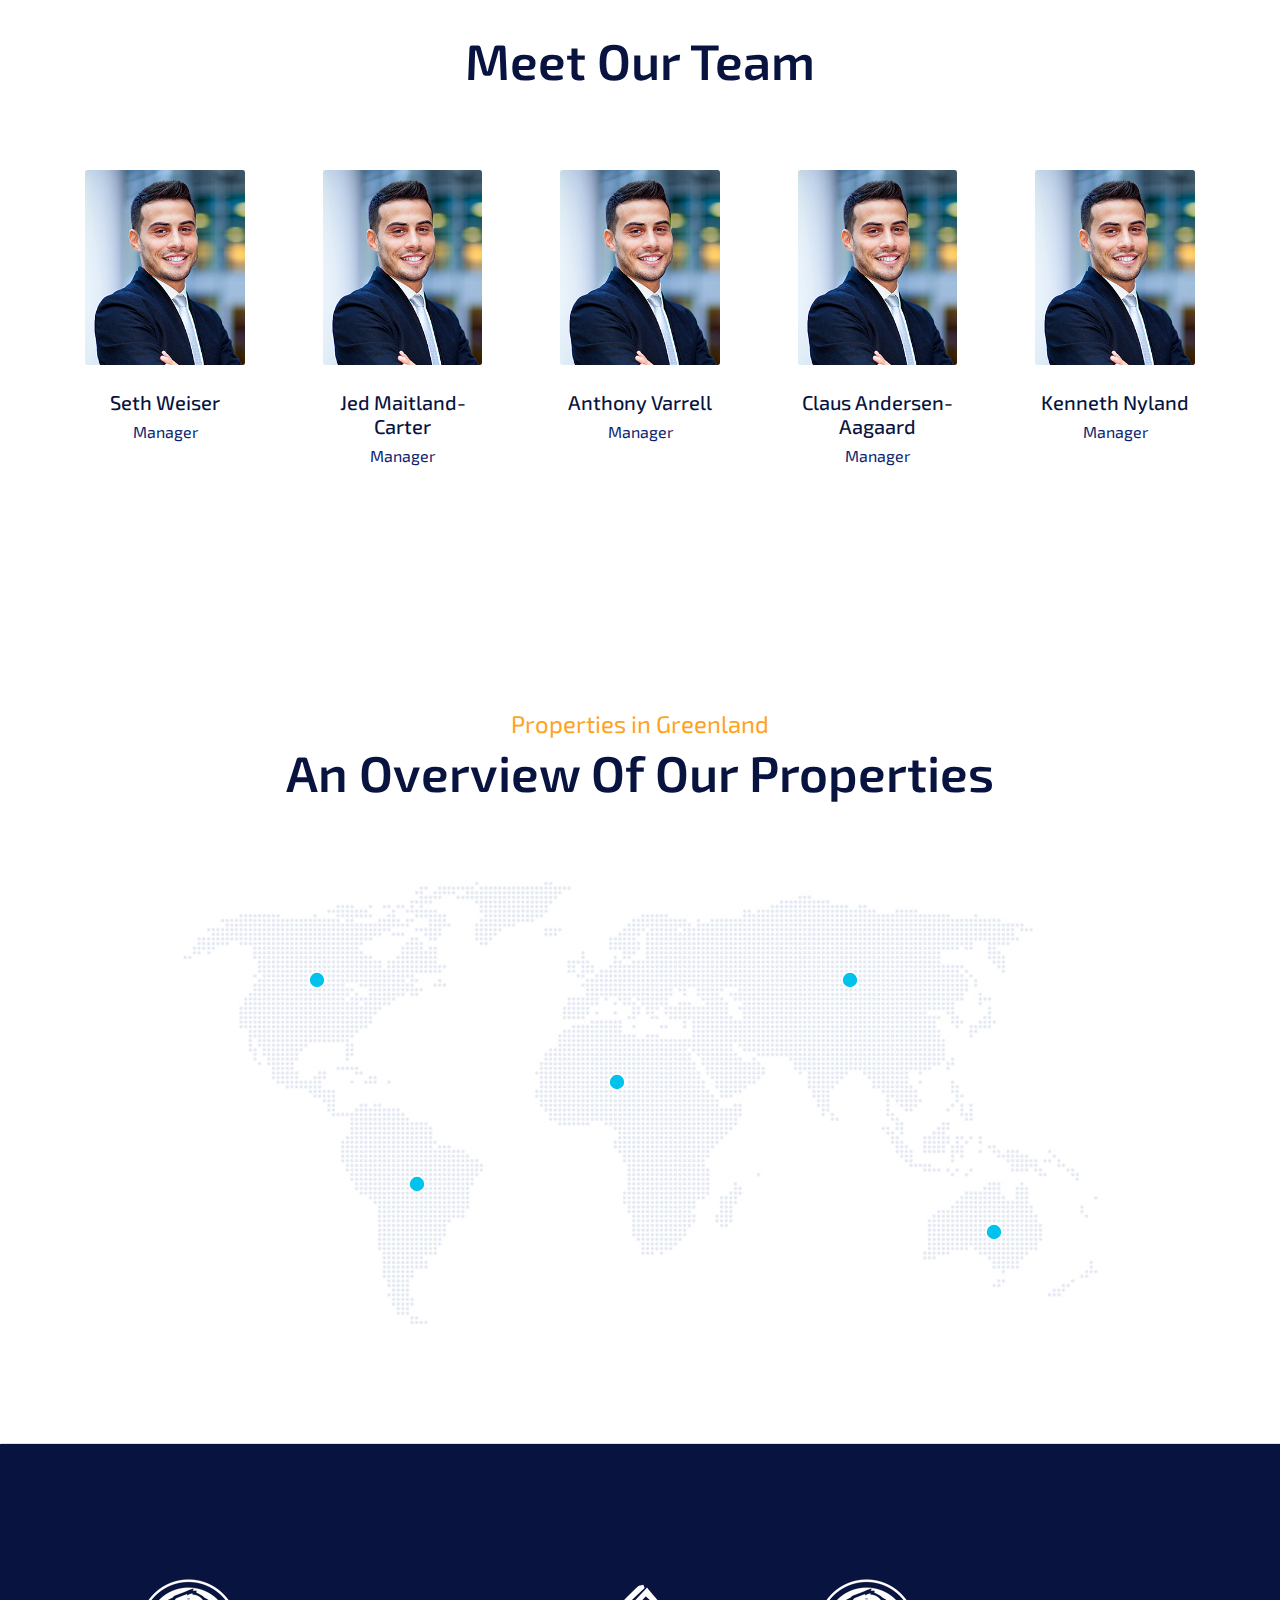
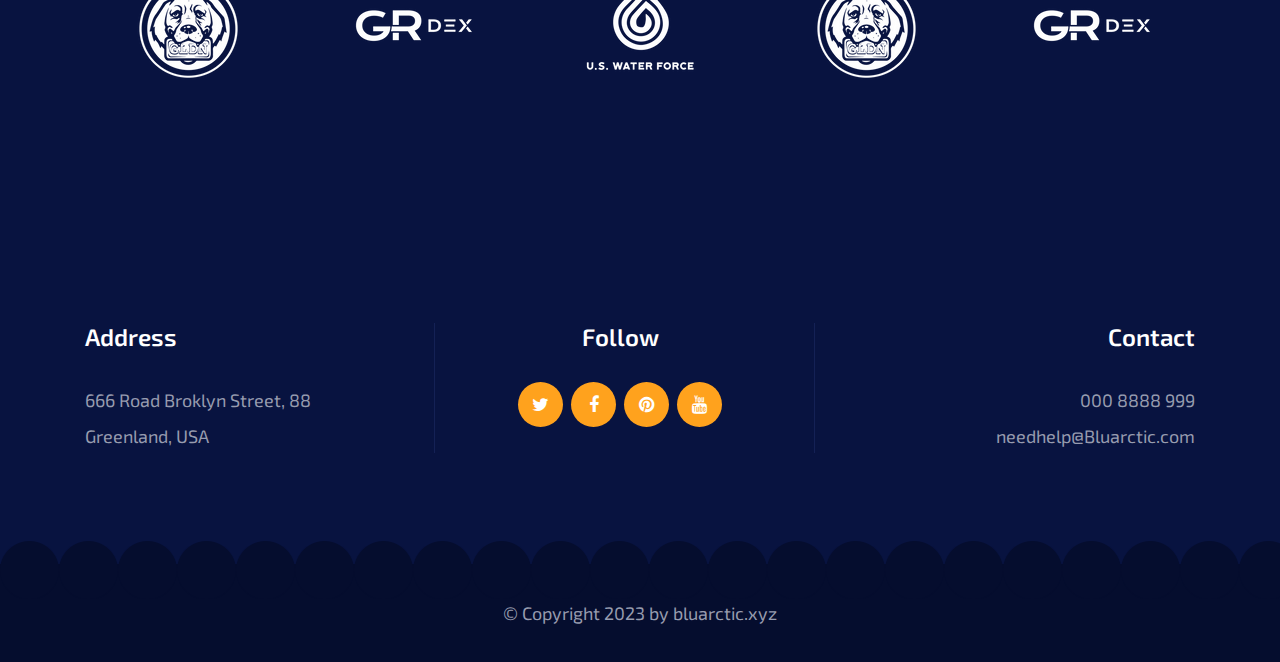
==== commit 5bd6a68f: "updates" ====
--- a/index.html
+++ b/index.html
@@ -63,7 +63,7 @@
                             <!-- Logo -->
                             <div class="logo">
                                 <a href="index.html">
-                                    <img src="assets/logo/BARC.png" data-rjs="2" alt="Bluarctic">
+                                    <img src="assets/logo/BARC.png" data-rjs="2" alt="Bluarctic" width="50%">
                                     <!-- <h2>Bluarctic</h2> -->
                                 </a>
                             </div>
--- a/assets/css/style.css
+++ b/assets/css/style.css
@@ -887,17 +887,22 @@
     font-weight: 600;
 }
 
+
+.main-header.sticky {
+    background-color: #081340 !important;
+}
+
 .main-header.sticky .header-menu > ul > li > a {
-    color: #333333;
+    color: #fff;
 }
 
 .header-menu > ul > li:hover > a, 
 .header-menu > ul > li.active > a {
-    color: #081340;
+    color: #fff;
 }
 .main-header.sticky .header-menu > ul > li:hover > a, 
 .main-header.sticky .header-menu > ul > li.active > a {
-    color: #081340;
+    color: #fff;
 }
 .header-menu > ul > li > a > img {
     font-size: 12px;
